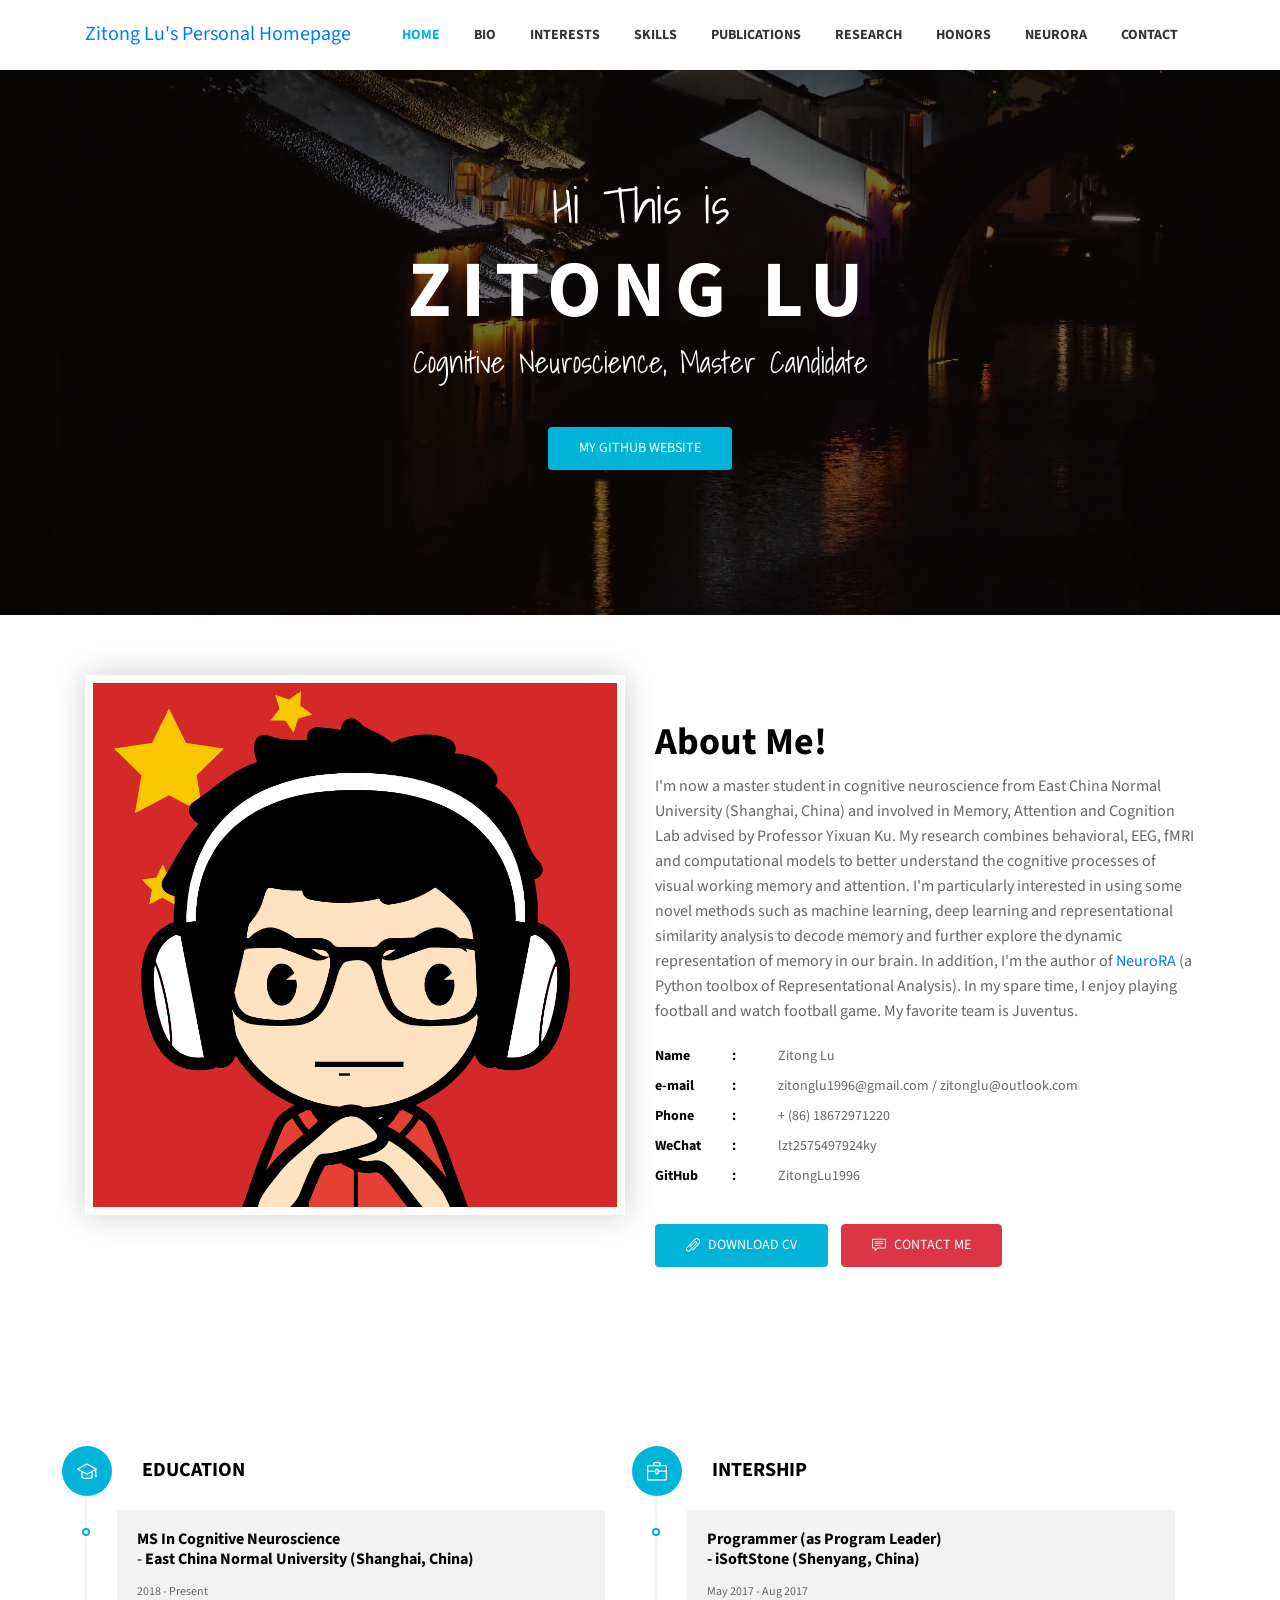
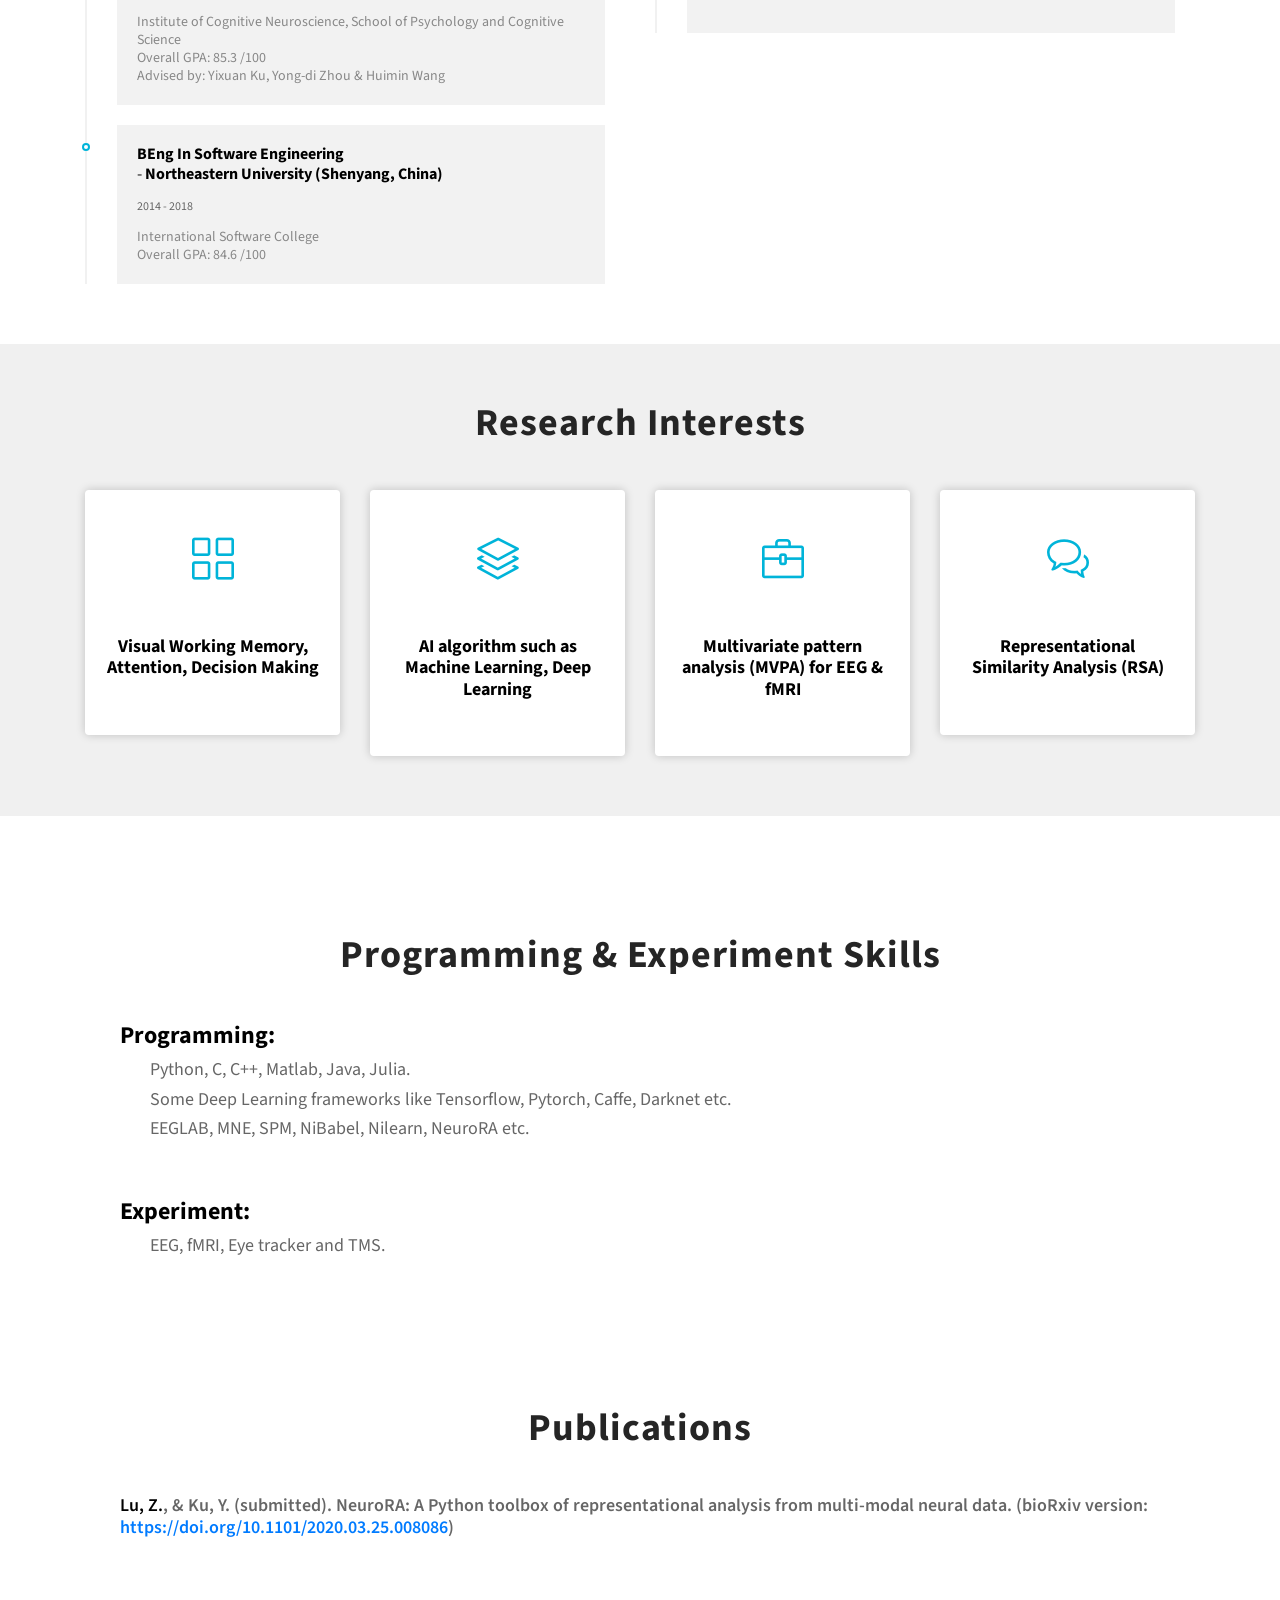
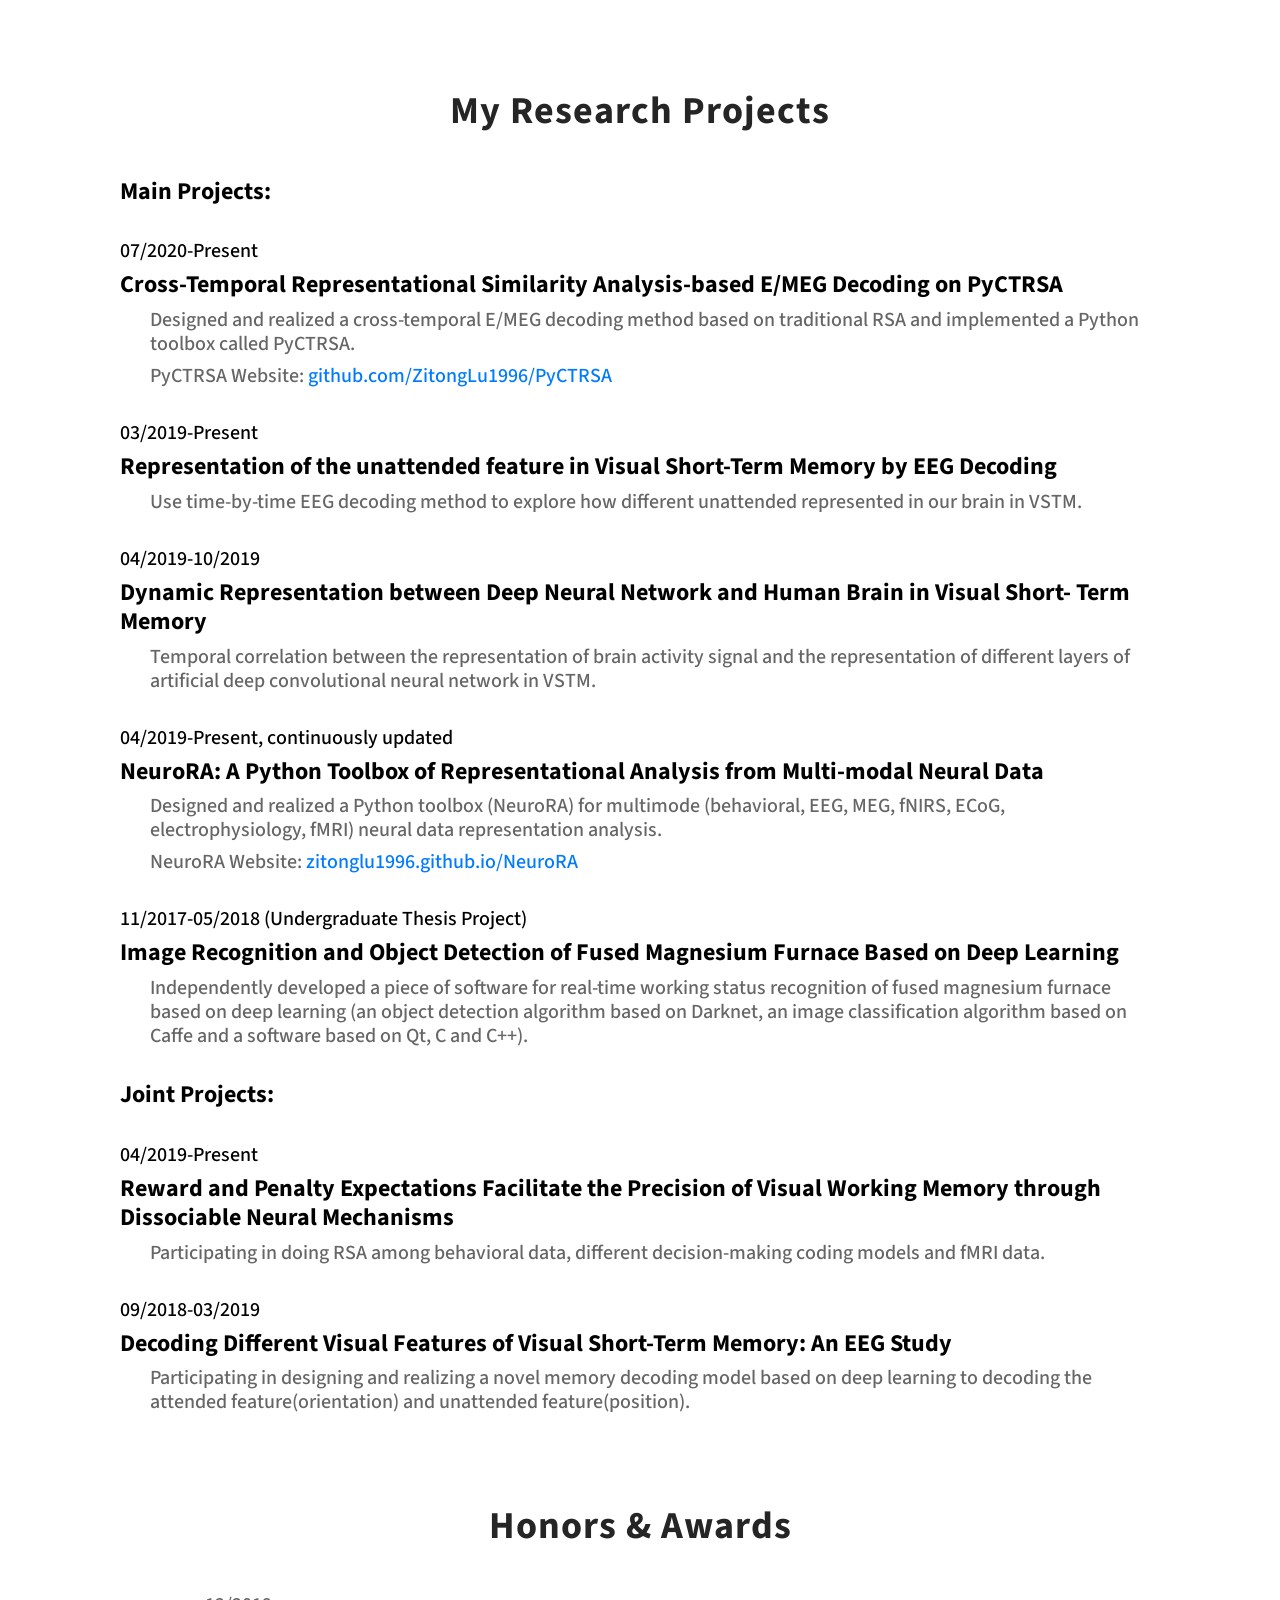
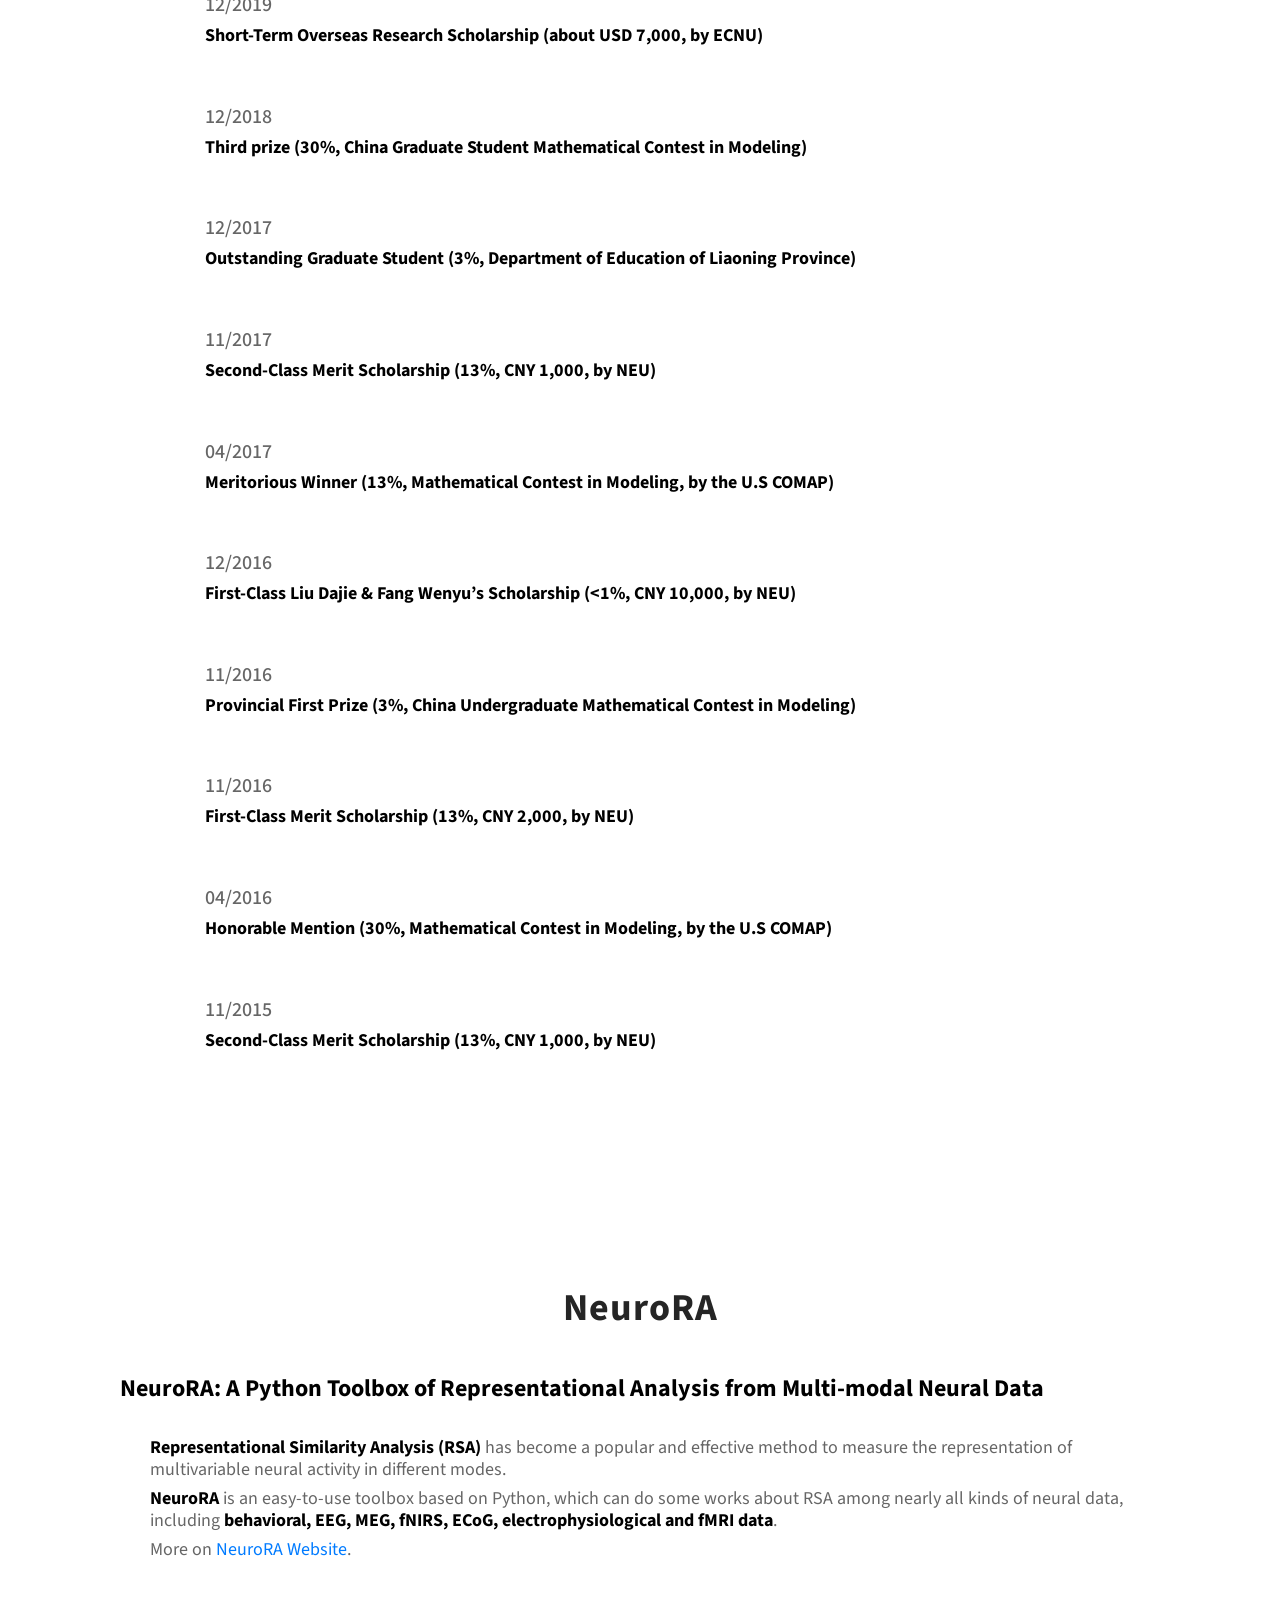
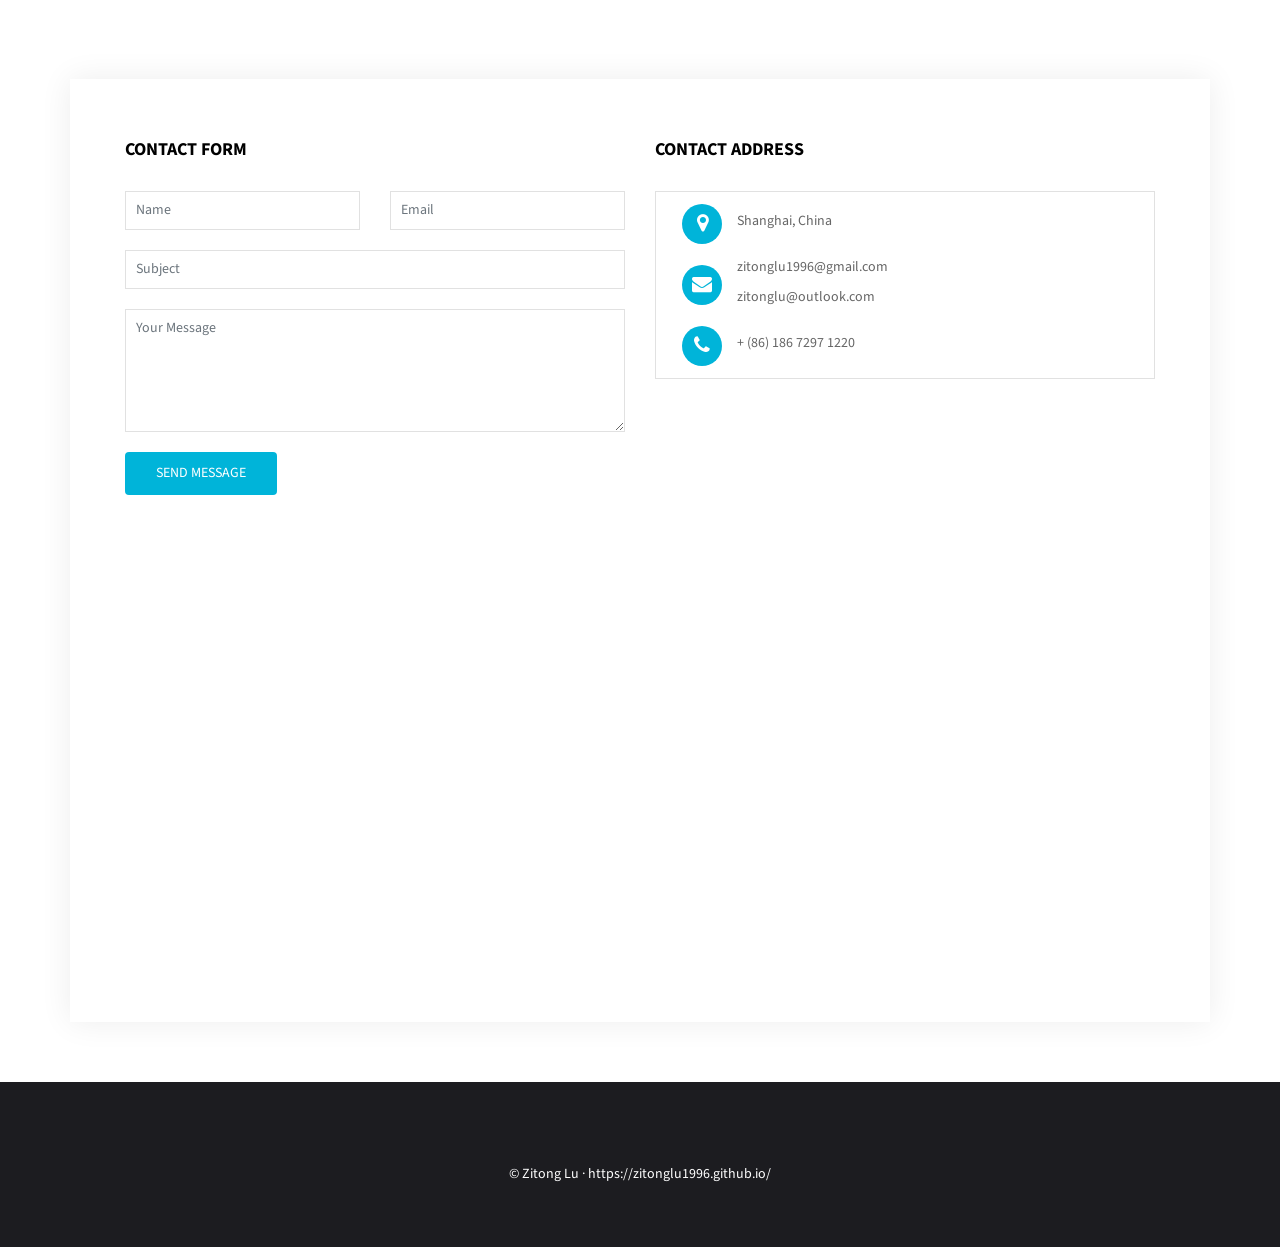
==== index.html @ cead467d "2020 Aug 03rd" ====
<!DOCTYPE html>
<html lang="en">
  <head>
    <!-- Required meta tags -->
    <meta charset="utf-8">
    <meta name="viewport" content="width=device-width, initial-scale=1, shrink-to-fit=no">

    <title>Zitong Lu - Personal HomePage</title>

    <!-- Bootstrap CSS -->
    <link rel="stylesheet" type="text/css" href="assets/css/bootstrap.min.css" >
    <!-- Fonts -->
    <link rel="stylesheet" type="text/css" href="assets/fonts/font-awesome.min.css">
    <!-- Icon -->
    <link rel="stylesheet" type="text/css" href="assets/fonts/simple-line-icons.css">
    <!-- Slicknav -->
    <link rel="stylesheet" type="text/css" href="assets/css/slicknav.css">
    <!-- Menu CSS -->
    <link rel="stylesheet" type="text/css" href="assets/css/menu_sideslide.css">
    <!-- Slider CSS -->
    <link rel="stylesheet" type="text/css" href="assets/css/slide-style.css">
    <!-- Nivo Lightbox -->
    <link rel="stylesheet" type="text/css" href="assets/css/nivo-lightbox.css" >
    <!-- Animate -->
    <link rel="stylesheet" type="text/css" href="assets/css/animate.css">
    <!-- Main Style -->
    <link rel="stylesheet" type="text/css" href="assets/css/main.css?1234">
    <!-- Responsive Style -->
    <link rel="stylesheet" type="text/css" href="assets/css/responsive.css">

  </head>

    <!-- Header Area wrapper Starts -->
    <header id="header-wrap">
      <!-- Navbar Start -->
      <nav class="navbar navbar-expand-lg fixed-top scrolling-navbar indigo">
        <div class="container">
          <!-- Brand and toggle get grouped for better mobile display -->
          <div class="navbar-header">
            <button class="navbar-toggler" type="button" data-toggle="collapse" data-target="#main-navbar" aria-controls="main-navbar" aria-expanded="false" aria-label="Toggle navigation">
              <span class="navbar-toggler-icon"></span>
              <span class="icon-menu"></span>
              <span class="icon-menu"></span>
              <span class="icon-menu"></span>
            </button>
            <a href="index.html" class="navbar-brand" style="font-weight=1000">Zitong Lu's Personal Homepage</a>
          </div>
          <div class="collapse navbar-collapse" id="main-navbar">
            <ul class="onepage-nev navbar-nav mr-auto w-100 justify-content-end clearfix">
              <li class="nav-item active">
                <a class="nav-link" href="#hero-area">
                  Home
                </a>
              </li>
              <li class="nav-item">
                <a class="nav-link" href="#bio">
                  Bio
                </a>
              </li>
              <li class="nav-item">
                <a class="nav-link" href="#interests">
                  Interests
                </a>
              </li>
              <li class="nav-item">
                <a class="nav-link" href="#skills">
                  Skills
                </a>
              </li>
              <li class="nav-item">
                <a class="nav-link" href="#publications">
                  Publications
                </a>
              </li>
              <li class="nav-item">
                <a class="nav-link" href="#research">
                  Research
                </a>
              </li>
              <li class="nav-item">
                <a class="nav-link" href="#honors">
                  Honors
                </a>
              </li>
              <li class="nav-item">
                <a class="nav-link" href="#neurora">
                  NeuroRA
                </a>
              </li>
              <li class="nav-item">
                <a class="nav-link" href="#contact">
                  Contact
                </a>
              </li>
            </ul>
          </div>
        </div>

        <!-- Mobile Menu Start -->
        <ul class="onepage-nev mobile-menu">
          <li>
            <a href="#home">Home</a>
          </li>
          <li>
            <a href="#bio">Bio</a>
          </li>
          <li>
            <a href="#interests">Interests</a>
          </li>
          <li>
            <a href="#skills">Skills</a>
          </li>
          <li>
            <a href="#publications">Publications</a>
          </li>
          <li>
            <a href="#research">Research</a>
          </li>
          <li>
            <a href="#honors">Honors</a>
          </li>
          <li>
            <a href="#neurora">NeuroRA</a>
          </li>
          <li>
            <a href="#contact">Contact</a>
          </li>
        </ul>
        <!-- Mobile Menu End -->
      </nav>
      <!-- Navbar End -->

      <!-- Hero Area Start -->
      <div id="hero-area" class="hero-area-bg">
        <div class="overlay"></div>
        <div class="container">
          <div class="row">
            <div class="col-md-12 col-sm-12 text-center">
              <div class="contents">
                <h5 class="script-font wow fadeInUp" data-wow-delay="0.2s">Hi This is</h5>
                <h2 class="head-title wow fadeInUp" data-wow-delay="0.4s">Zitong Lu</h2>
                <p class="script-font wow fadeInUp" data-wow-delay="0.6s">Cognitive Neuroscience, Master Candidate</p>
                <ul class="social-icon wow fadeInUp" data-wow-delay="0.8s">
                </ul>
                <div class="header-button wow fadeInUp" data-wow-delay="1s">
                  <a href="https://github.com/ZitongLu1996" class="btn btn-common">My GitHub Website</a>
                </div>
              </div>
            </div>
          </div>
        </div>
      </div>
      <!-- Hero Area End -->

    </header>
    <!-- Header Area wrapper End -->

    <!-- About Section Start -->
    <section id="about" class="section-padding">
      <div class="container">
        <div class="row">
          <div class="col-lg-6 col-md-6 col-sm-12 col-xs-12">
            <div class="img-thumb wow fadeInLeft" data-wow-delay="0.3s">
              <img class="img-fluid" src="assets/img/about/about-1.jpg?1234" alt="">
            </div>
          </div>
          <div class="col-lg-6 col-md-6 col-sm-12 col-xs-12">
            <div class="profile-wrapper wow fadeInRight" data-wow-delay="0.3s">
              <h3 style="color: black">About Me!</h3>
              <p style="font-size: medium">I'm now a master student in cognitive neuroscience from East China Normal University (Shanghai, China) and involved in Memory, Attention and Cognition Lab advised by Professor Yixuan Ku. My research combines behavioral, EEG, fMRI and computational models to better understand the cognitive processes of visual working memory and attention. I'm particularly interested in using some novel methods such as machine learning, deep learning and representational similarity analysis to decode memory and further explore the dynamic representation of memory in our brain. In addition, I'm the author of <a href="https://zitonglu1996.github.io/NeuroRA/">NeuroRA</a> (a Python toolbox of Representational Analysis). In my spare time, I enjoy playing football and watch football game. My favorite team is Juventus.</p>
              <div class="about-profile">
                <ul class="admin-profile">
                  <li><span class="pro-title"> Name </span> <span class="pro-detail">Zitong Lu</span></li>
                  <li><span class="pro-title"> e-mail </span> <span class="pro-detail">zitonglu1996@gmail.com / zitonglu@outlook.com</span></li>
                  <li><span class="pro-title"> Phone </span> <span class="pro-detail">+ (86) 18672971220</span></li>
                  <li><span class="pro-title"> WeChat </span> <span class="pro-detail">lzt2575497924ky</span></li>
                  <li><span class="pro-title"> GitHub </span> <span class="pro-detail">ZitongLu1996</span></li>
                </ul>
              </div>
              <a href="assets/CV/CV_ZitongLu.pdf" class="btn btn-common" download><i class="icon-paper-clip"></i> Download CV</a>
              <a href="mailto:zitonglu@outlook.com" class="btn btn-danger"><i class="icon-speech"></i> Contact Me</a>
            </div>
          </div>
        </div>
      </div>
    </section>
    <!-- About Section End -->

    <!-- Resume Section Start -->
    <div id="bio" class="section-padding">
      <div class="container">
        <div class="row">
          <div class="col-lg-6 col-md-6 col-sm-6">
            <div class="education wow fadeInRight" data-wow-delay="0.3s">
              <ul class="timeline">
                <li>
                  <i class="icon-graduation"></i>
                  <h2 class="timelin-title" style="color: black">Education</h2>
                </li>
                <li>
                  <div class="content-text">
                    <h3 class="line-title" style="color: black; line-height: 18px">MS In Cognitive Neuroscience</h3>
                    <h3 class="line-title">- <a href="https://www.ecnu.edu.cn" style="color: black">East China Normal University (Shanghai, China)</a></h3>
                    <span>2018 - Present</span>
                    <p class="line-text">Institute of Cognitive Neuroscience, School of Psychology and Cognitive Science</p>
                    <p class="line-text">Overall GPA: 85.3 /100</p>
                    <p class="line-text">Advised by: Yixuan Ku, Yong-di Zhou & Huimin Wang</a> </p>
                  </div>
                </li>
                <li>
                  <div class="content-text">
                    <h3 class="line-title" style="color: black; line-height: 18px;">BEng In Software Engineering</h3>
                    <h3 class="line-title">- <a href="http://www.neu.edu.cn" style="color: black">Northeastern University (Shenyang, China)</a></h3>
                    <span>2014 - 2018</span>
                    <p class="line-text">International Software College</p>
                    <p class="line-text">Overall GPA: 84.6 /100</p>
                  </div>
                </li>
              </ul>
            </div>
          </div>
          <div class="col-lg-6 col-md-6 col-sm-6">
            <div class="experience wow fadeInRight" data-wow-delay="0.6s">
              <ul class="timeline">
                <li>
                  <i class="icon-briefcase"></i>
                  <h2 class="timelin-title" style="color: black">Intership</h2>
                </li>
                <li>
                  <div class="content-text">
                    <h3 class="line-title" style="color: black; line-height: 18px">Programmer (as Program Leader)</h3>
                    <h3 class="line-title" style="color: black;">- iSoftStone (Shenyang, China)</h3>
                    <span>May 2017 - Aug 2017</span>
                  </div>
                </li>
              </ul>
            </div>
          </div>
        </div>
      </div>
    </div>
    <!-- Resume Section End -->

    <!-- Interests Section Start -->
    <section id="interests" class="services section-padding">
      <h2 class="section-title wow flipInX" data-wow-delay="0.4s">Research Interests</h2>
      <div class="container">
        <div class="row">
          <!-- Services item -->
          <div class="col-md-6 col-lg-3 col-xs-12">
            <div class="services-item wow fadeInDown" data-wow-delay="0.3s">
              <div class="icon">
                <i class="icon-grid"></i>
              </div>
              <div class="services-content">
                  <br />
                  <br />
                <h5 style="font-weight: 700; font-size: large; color: black">Visual Working Memory, Attention, Decision Making</h5>
                <p> </p>
              </div>
            </div>
          </div>
          <!-- Services item -->
          <div class="col-md-6 col-lg-3 col-xs-12">
            <div class="services-item wow fadeInDown" data-wow-delay="0.6s">
              <div class="icon">
                <i class="icon-layers"></i>
              </div>
              <div class="services-content">
                  <br />
                  <br />
                <h5 style="font-weight: 700; font-size: large; color: black">AI algorithm such as Machine Learning, Deep Learning</h5>
                <p> </p>
              </div>
            </div>
          </div>
          <!-- Services item -->
          <div class="col-md-6 col-lg-3 col-xs-12">
            <div class="services-item wow fadeInDown" data-wow-delay="0.9s">
              <div class="icon">
                <i class="icon-briefcase"></i>
              </div>
              <div class="services-content">
                  <br />
                  <br />
                <h5 style="font-weight: 700; font-size: large; color: black;">Multivariate pattern analysis (MVPA) for EEG & fMRI</h5>
                <p> </p>
              </div>
            </div>
          </div>
          <!-- Services item -->
          <div class="col-md-6 col-lg-3 col-xs-12">
            <div class="services-item wow fadeInDown" data-wow-delay="1.2s">
              <div class="icon">
                <i class="icon-bubbles"></i>
              </div>
              <div class="services-content">
                  <br />
                  <br />
                <h5 style="font-weight: 700; font-size: large; color: black;">Representational Similarity Analysis (RSA)</h5>
              </div>
            </div>
          </div>
        </div>
      </div>
    </section>
    <!-- Interests Section End -->

    <!-- Skills Section -->
    <p id="skills" class="section-padding">
      <!-- Container Starts -->
      <p class="container">
        <h2 class="section-title wow flipInX" data-wow-delay="0.4s">Programming & Experiment Skills</h2>
        <h5 style="padding-left: 120px; padding-right: 120px; font-size: x-large; font-weight: 700; color: black">Programming:</h5>
        <h2 style="padding-left: 150px; padding-right: 120px; font-size: large; font-weight: 400">Python, C, C++, Matlab, Java, Julia.</h2>
        <h2 style="padding-left: 150px; padding-right: 120px; font-size: large; font-weight: 400">Some Deep Learning frameworks like Tensorflow, Pytorch, Caffe, Darknet etc.</h2>
        <h2 style="padding-left: 150px; padding-right: 120px; font-size: large; font-weight: 400">EEGLAB, MNE, SPM, NiBabel, Nilearn, NeuroRA etc.</h2>
  <br />
  <br />
        <h5 style="padding-left: 120px; padding-right: 120px; font-size: x-large; font-weight: 700; color: black">Experiment:</h5>
        <h2 style="padding-left: 150px; padding-right: 120px; font-size: large; font-weight: 400">EEG, fMRI, Eye tracker and TMS.</h2>
  <br />
    </div>
      <!-- Container Ends -->
    </section>
    <!-- Skills Section Ends -->

   <!-- Publications Section -->
    <p id="publications" class="section-padding">
      <!-- Container Starts -->
      <p class="container">
        <h2 class="section-title wow flipInX" data-wow-delay="0.4s">Publications</h2>
        <h5 style="padding-left: 120px; padding-right: 120px; font-size: large; font-weight: 600;"><a style="color: black; font-weight: 600">Lu, Z.</a>, & Ku, Y. (submitted). NeuroRA: A Python toolbox of representational analysis from multi-modal neural data. (bioRxiv version: <a href="https://doi.org/10.1101/2020.03.25.008086">https://doi.org/10.1101/2020.03.25.008086</a>)</h5>
  <br />
    </div>
      <!-- Container Ends -->
    </section>
    <!-- Publications Section Ends -->

    <!-- Research Section -->
    <p id="research" class="section-padding">
      <!-- Container Starts -->
      <p class="container">
        <h2 class="section-title wow flipInX" data-wow-delay="0.4s">My Research Projects</h2>

        <h2 style="padding-left: 120px; padding-right: 120px; font-size: x-large; color: black">Main Projects:</h2>
        <br />

        <h5 style="padding-left: 120px; padding-right: 120px; color: black">07/2020-Present</h5>
        <h2 style="padding-left: 120px; padding-right: 120px; font-size: x-large; color: black">Cross-Temporal Representational Similarity Analysis-based E/MEG Decoding on PyCTRSA</h2>
        <h5 style="padding-left: 150px; padding-right: 120px">Designed and realized a cross-temporal E/MEG decoding method based on traditional RSA and implemented a Python toolbox called PyCTRSA.</h5>
        <h5 style="padding-left: 150px; padding-right: 120px">PyCTRSA Website: <a href="https://github.com/ZitongLu1996/PyCTRSA/">github.com/ZitongLu1996/PyCTRSA</a></h5></p>
  <br />

        <h5 style="padding-left: 120px; padding-right: 120px; color: black">03/2019-Present</h5>
        <h2 style="padding-left: 120px; padding-right: 120px; font-size: x-large; color: black">Representation of the unattended feature in Visual Short-Term Memory by EEG Decoding</h2>
        <h5 style="padding-left: 150px; padding-right: 120px">Use time-by-time EEG decoding method to explore how different unattended represented in our brain in VSTM.</h5></p>
  <br />

        <h5 style="padding-left: 120px; padding-right: 120px; color: black">04/2019-10/2019</h5>
        <h2 style="padding-left: 120px; padding-right: 120px; font-size: x-large; color: black">Dynamic Representation between Deep Neural Network and Human Brain in Visual Short- Term Memory</h2>
        <h5 style="padding-left: 150px; padding-right: 120px">Temporal correlation between the representation of brain activity signal and the representation of different layers of artificial deep convolutional neural network in VSTM.</h5>
  <br />

        <h5 style="padding-left: 120px; padding-right: 120px; color: black">04/2019-Present, continuously updated</h5>
        <h2 style="padding-left: 120px; padding-right: 120px; font-size: x-large; color: black">NeuroRA: A Python Toolbox of Representational Analysis from Multi-modal Neural Data</h2>
        <h5 style="padding-left: 150px; padding-right: 120px">Designed and realized a Python toolbox (NeuroRA) for multimode (behavioral, EEG, MEG, fNIRS, ECoG, electrophysiology, fMRI) neural data representation analysis.</h5>
        <h5 style="padding-left: 150px; padding-right: 120px">NeuroRA Website: <a href="https://zitonglu1996.github.io/NeuroRA/">zitonglu1996.github.io/NeuroRA</a></h5></p>
  <br />

        <h5 style="padding-left: 120px; padding-right: 120px; color: black">11/2017-05/2018 (Undergraduate Thesis Project)</h5>
        <h2 style="padding-left: 120px; padding-right: 120px; font-size: x-large; color: black">Image Recognition and Object Detection of Fused Magnesium Furnace Based on Deep Learning</h2>
        <h5 style="padding-left: 150px; padding-right: 120px">Independently developed a piece of software for real-time working status recognition of fused magnesium furnace based on deep learning (an object detection algorithm based on Darknet, an image classification algorithm based on Caffe and a software based on Qt, C and C++).</h5></p>
  <br />

        <h2 style="padding-left: 120px; padding-right: 120px; font-size: x-large; color: black">Joint Projects:</h2>
        <br />

        <h5 style="padding-left: 120px; padding-right: 120px; color: black">04/2019-Present</h5>
        <h2 style="padding-left: 120px; padding-right: 120px; font-size: x-large; color: black">Reward and Penalty Expectations Facilitate the Precision of Visual Working Memory through Dissociable Neural Mechanisms</h2>
        <h5 style="padding-left: 150px; padding-right: 120px">Participating in doing RSA among behavioral data, different decision-making coding models and fMRI data.</h5></p>
  <br />

        <h5 style="padding-left: 120px; padding-right: 120px; color: black">09/2018-03/2019</h5>
        <h2 style="padding-left: 120px; padding-right: 120px; font-size: x-large; color: black">Decoding Different Visual Features of Visual Short-Term Memory: An EEG Study</h2>
        <h5 style="padding-left: 150px; padding-right: 120px">Participating in designing and realizing a novel memory decoding model based on deep learning to decoding the attended feature(orientation) and unattended feature(position).</h5></p>
  <br />

      </div>
      <!-- Container Ends -->
    </section>
    <!-- Research Section Ends -->

    <!-- Honors Section -->
    <section id="honors" class="section-padding">
      <!-- Container Starts -->
      <div class="container">
        <h2 class="section-title wow flipInX" data-wow-delay="0.4s">Honors & Awards</h2>
        <h5 style="padding-left: 120px; padding-right: 120px">12/2019</h5>
        <h2 style="padding-left: 120px; padding-right: 120px; font-size: large; color: black">Short-Term Overseas Research Scholarship (about USD 7,000, by ECNU)</h2>
  <br />
  <br />
        <h5 style="padding-left: 120px; padding-right: 120px">12/2018</h5>
        <h2 style="padding-left: 120px; padding-right: 120px; font-size: large; color: black">Third prize (30%, China Graduate Student Mathematical Contest in Modeling)</h2>
  <br />
  <br />
        <h5 style="padding-left: 120px; padding-right: 120px">12/2017</h5>
        <h2 style="padding-left: 120px; padding-right: 120px; font-size: large; color: black">Outstanding Graduate Student (3%, Department of Education of Liaoning Province)</h2>
  <br />
  <br />
        <h5 style="padding-left: 120px; padding-right: 120px">11/2017</h5>
        <h2 style="padding-left: 120px; padding-right: 120px; font-size: large; color: black">Second-Class Merit Scholarship (13%, CNY 1,000, by NEU)</h2>
  <br />
  <br />
        <h5 style="padding-left: 120px; padding-right: 120px">04/2017</h5>
        <h2 style="padding-left: 120px; padding-right: 120px; font-size: large; color: black">Meritorious Winner (13%, Mathematical Contest in Modeling, by the U.S COMAP)</h2>
  <br />
  <br />
        <h5 style="padding-left: 120px; padding-right: 120px">12/2016</h5>
        <h2 style="padding-left: 120px; padding-right: 120px; font-size: large; color: black">First-Class Liu Dajie & Fang Wenyu’s Scholarship (<1%, CNY 10,000, by NEU)</h2>
  <br />
  <br />
        <h5 style="padding-left: 120px; padding-right: 120px">11/2016</h5>
        <h2 style="padding-left: 120px; padding-right: 120px; font-size: large; color: black">Provincial First Prize (3%, China Undergraduate Mathematical Contest in Modeling)</h2>
  <br />
  <br />
        <h5 style="padding-left: 120px; padding-right: 120px">11/2016</h5>
        <h2 style="padding-left: 120px; padding-right: 120px; font-size: large; color: black">First-Class Merit Scholarship (13%, CNY 2,000, by NEU)</h2>
  <br />
  <br />
        <h5 style="padding-left: 120px; padding-right: 120px">04/2016</h5>
        <h2 style="padding-left: 120px; padding-right: 120px; font-size: large; color: black">Honorable Mention (30%, Mathematical Contest in Modeling, by the U.S COMAP)</h2>
  <br />
  <br />
        <h5 style="padding-left: 120px; padding-right: 120px">11/2015</h5>
        <h2 style="padding-left: 120px; padding-right: 120px; font-size: large; color: black">Second-Class Merit Scholarship (13%, CNY 1,000, by NEU)</h2>
  <br />
  <br />
      </div>
      <!-- Container Ends -->
    </section>
    <!-- Honors Section Ends -->

    <!-- NeuroRA Section -->
    <p id="neurora" class="section-padding">
      <!-- Container Starts -->
      <p class="container">
        <h2 class="section-title wow flipInX" data-wow-delay="0.4s">NeuroRA</h2>
        <h5 style="padding-left: 120px; padding-right: 120px; font-size: x-large; font-weight: 700; color: black">NeuroRA: A Python Toolbox of Representational Analysis from Multi-modal Neural Data</h5>
  <br />
  <h2 style="padding-left: 150px; padding-right: 120px; font-size: large; font-weight: 400"><a style="color: black; font-weight: 700">Representational Similarity Analysis (RSA)</a> has become a popular and effective method to measure the representation of multivariable neural activity in different modes.</h2>
  <h2 style="padding-left: 150px; padding-right: 120px; font-size: large; font-weight: 400"><a style="color: black; font-weight: 700">NeuroRA</a> is an easy-to-use toolbox based on Python, which can do some works about RSA among nearly all kinds of neural data, including <a style="color: black; font-weight: 700">behavioral, EEG, MEG, fNIRS, ECoG, electrophysiological and fMRI data</a>.</h2>
  <h2 style="padding-left: 150px; padding-right: 120px; font-size: large; font-weight: 400">More on <a href="https://zitonglu1996.github.io/NeuroRA/">NeuroRA Website</a>.</h2>
  <br />
  <br />
    </div>
      <!-- Container Ends -->
    </section>
    <!-- NeuroR Section Ends -->

    <!-- Contact Section Start -->
    <section id="contact" class="section-padding">
      <div class="contact-form">
        <div class="container">
          <div class="row contact-form-area wow fadeInUp" data-wow-delay="0.4s">
            <div class="col-md-6 col-lg-6 col-sm-12">
              <div class="contact-block">
                <h2 style="color: black">Contact Form</h2>
                <form id="contactForm">
                  <div class="row">
                    <div class="col-md-6">
                      <div class="form-group">
                        <input type="text" class="form-control" id="name" name="name" placeholder="Name" required data-error="Please enter your name">
                        <div class="help-block with-errors"></div>
                      </div>
                    </div>
                    <div class="col-md-6">
                      <div class="form-group">
                        <input type="text" placeholder="Email" id="email" class="form-control" name="email" required data-error="Please enter your email">
                        <div class="help-block with-errors"></div>
                      </div>
                    </div>
                     <div class="col-md-12">
                      <div class="form-group">
                        <input type="text" placeholder="Subject" id="msg_subject" class="form-control" required data-error="Please enter your subject">
                        <div class="help-block with-errors"></div>
                      </div>
                    </div>
                    <div class="col-md-12">
                      <div class="form-group">
                        <textarea class="form-control" id="message" placeholder="Your Message" rows="5" data-error="Write your message" required></textarea>
                        <div class="help-block with-errors"></div>
                      </div>
                      <div class="submit-button">
                        <button class="btn btn-common" id="submit" type="submit">Send Message</button>
                        <div id="msgSubmit" class="h3 text-center hidden"></div>
                        <div class="clearfix"></div>
                      </div>
                    </div>
                  </div>
                </form>
              </div>
            </div>
            <div class="col-md-6 col-lg-6 col-sm-12">
              <div class="footer-right-area wow fadeIn">
                <h2 style="color: black">Contact Address</h2>
                <div class="footer-right-contact">
                  <div class="single-contact">
                    <div class="contact-icon">
                      <i class="fa fa-map-marker"></i>
                    </div>
                    <p>Shanghai, China</p>
                  </div>
                  <div class="single-contact">
                    <div class="contact-icon">
                      <i class="fa fa-envelope"></i>
                    </div>
                    <p><a href="mailto:zitonglu1996@gmail.com">zitonglu1996@gmail.com</a></p>
                    <p><a href="mailto:zitonglu@outlook.com">zitonglu@outlook.com</a></p>
                  </div>
                  <div class="single-contact">
                    <div class="contact-icon">
                      <i class="fa fa-phone"></i>
                    </div>
                    <p><a href="#">+ (86) 186 7297 1220</a></p>
                  </div>
                </div>
              </div>
            </div>
            <div class="col-md-12">
            <iframe style="border:0; height: 450px; width: 100%;" src="//www.google.cn/maps/embed?pb=!1m18!1m12!1m3!1d3411.7018018389444!2d121.40388331495927!3d31.22898998146701!2m3!1f0!2f0!3f0!3m2!1i1024!2i768!4f13.1!3m3!1m2!1s0x35b2657de43e7f1f%3A0x3868d439b7f704d2!2z5Y2O5Lic5biI6IyD5aSn5a2m6K6k55-l56We57uP56eR5a2m56CU56m25omA!5e0!3m2!1szh-CN!2scn!4v1557046776860!5m2!1szh-CN!2scn"></iframe></iframe>
            </div>
          </div>
        </div>
      </div>
    </section>
    <!-- Contact Section End -->

    <!-- Footer Section Start -->
    <footer class="footer-area section-padding">
      <div class="container">
        <div class="row">
          <div class="col-md-12">
            <div class="footer-text text-center wow fadeInDown" data-wow-delay="0.3s">
              <p> © Zitong Lu · https://zitonglu1996.github.io/</p>
            </div>
          </div>
        </div>
      </div>
    </footer>
    <!-- Footer Section End -->

    <!-- Go to Top Link -->
    <a href="#" class="back-to-top">
      <i class="icon-arrow-up"></i>
    </a>

    <!-- jQuery first, then Popper.js, then Bootstrap JS -->
    <script src="assets/js/jquery-min.js"></script>
    <script src="assets/js/popper.min.js"></script>
    <script src="assets/js/bootstrap.min.js"></script>
    <script src="assets/js/jquery.mixitup.js"></script>
    <script src="assets/js/jquery.counterup.min.js"></script>
    <script src="assets/js/waypoints.min.js"></script>
    <script src="assets/js/wow.js"></script>
    <script src="assets/js/jquery.nav.js"></script>
    <script src="assets/js/jquery.easing.min.js"></script>
    <script src="assets/js/nivo-lightbox.js"></script>
    <script src="assets/js/jquery.slicknav.js"></script>
    <script src="assets/js/main.js"></script>
    <script src="assets/js/form-validator.min.js"></script>
    <script src="assets/js/contact-form-script.min.js"></script>
    <script src="assets/js/map.js"></script>

  </body>
</html>
---- assets/fonts/simple-line-icons.css ----
@font-face {
	font-family: 'Simple-Line-Icons';
	src:url('../fonts/line-icons/Simple-Line-Icons.eot');
	src:url('../fonts/line-icons/Simple-Line-Icons.eot?#iefix') format('embedded-opentype'),
		url('../fonts/line-icons/Simple-Line-Icons.woff') format('woff'),
		url('../fonts/line-icons/Simple-Line-Icons.ttf') format('truetype'),
		url('../fonts/line-icons/Simple-Line-Icons.svg#Simple-Line-Icons') format('svg');
		font-weight: normal;
		font-style: normal;
}
/*
 Use the following CSS code if you want to have a class per icon.
 Instead of a list of all class selectors, you can use the generic [class*="icon-"] selector, but it's slower:
*/
.icon-user,
.icon-people,
.icon-user-female,
.icon-user-follow,
.icon-user-following,
.icon-user-unfollow,
.icon-login,
.icon-logout,
.icon-emotsmile,
.icon-phone,
.icon-call-end,
.icon-call-in,
.icon-call-out,
.icon-map,
.icon-location-pin,
.icon-direction,
.icon-directions,
.icon-compass,
.icon-layers,
.icon-menu,
.icon-list,
.icon-options-vertical,
.icon-options,
.icon-arrow-down,
.icon-arrow-left,
.icon-arrow-right,
.icon-arrow-up,
.icon-arrow-up-circle,
.icon-arrow-left-circle,
.icon-arrow-right-circle,
.icon-arrow-down-circle,
.icon-check,
.icon-clock,
.icon-plus,
.icon-minus,
.icon-close,
.icon-event,
.icon-exclamation,
.icon-organization,
.icon-trophy,
.icon-screen-smartphone,
.icon-screen-desktop,
.icon-plane,
.icon-notebook,
.icon-mustache,
.icon-mouse,
.icon-magnet,
.icon-energy,
.icon-disc,
.icon-cursor,
.icon-cursor-move,
.icon-crop,
.icon-chemistry,
.icon-speedometer,
.icon-shield,
.icon-screen-tablet,
.icon-magic-wand,
.icon-hourglass,
.icon-graduation,
.icon-ghost,
.icon-game-controller,
.icon-fire,
.icon-eyeglass,
.icon-envelope-open,
.icon-envelope-letter,
.icon-bell,
.icon-badge,
.icon-anchor,
.icon-wallet,
.icon-vector,
.icon-speech,
.icon-puzzle,
.icon-printer,
.icon-present,
.icon-playlist,
.icon-pin,
.icon-picture,
.icon-handbag,
.icon-globe-alt,
.icon-globe,
.icon-folder-alt,
.icon-folder,
.icon-film,
.icon-feed,
.icon-drop,
.icon-drawer,
.icon-docs,
.icon-doc,
.icon-diamond,
.icon-cup,
.icon-calculator,
.icon-bubbles,
.icon-briefcase,
.icon-book-open,
.icon-basket-loaded,
.icon-basket,
.icon-bag,
.icon-action-undo,
.icon-action-redo,
.icon-wrench,
.icon-umbrella,
.icon-trash,
.icon-tag,
.icon-support,
.icon-frame,
.icon-size-fullscreen,
.icon-size-actual,
.icon-shuffle,
.icon-share-alt,
.icon-share,
.icon-rocket,
.icon-question,
.icon-pie-chart,
.icon-pencil,
.icon-note,
.icon-loop,
.icon-home,
.icon-grid,
.icon-graph,
.icon-microphone,
.icon-music-tone-alt,
.icon-music-tone,
.icon-earphones-alt,
.icon-earphones,
.icon-equalizer,
.icon-like,
.icon-dislike,
.icon-control-start,
.icon-control-rewind,
.icon-control-play,
.icon-control-pause,
.icon-control-forward,
.icon-control-end,
.icon-volume-1,
.icon-volume-2,
.icon-volume-off,
.icon-calendar,
.icon-bulb,
.icon-chart,
.icon-ban,
.icon-bubble,
.icon-camrecorder,
.icon-camera,
.icon-cloud-download,
.icon-cloud-upload,
.icon-envelope,
.icon-eye,
.icon-flag,
.icon-heart,
.icon-info,
.icon-key,
.icon-link,
.icon-lock,
.icon-lock-open,
.icon-magnifier,
.icon-magnifier-add,
.icon-magnifier-remove,
.icon-paper-clip,
.icon-paper-plane,
.icon-power,
.icon-refresh,
.icon-reload,
.icon-settings,
.icon-star,
.icon-symbol-female,
.icon-symbol-male,
.icon-target,
.icon-credit-card,
.icon-paypal,
.icon-social-tumblr,
.icon-social-twitter,
.icon-social-facebook,
.icon-social-instagram,
.icon-social-linkedin,
.icon-social-pinterest,
.icon-social-github,
.icon-social-google,
.icon-social-reddit,
.icon-social-skype,
.icon-social-dribbble,
.icon-social-behance,
.icon-social-foursqare,
.icon-social-soundcloud,
.icon-social-spotify,
.icon-social-stumbleupon,
.icon-social-youtube,
.icon-social-dropbox,
.icon-social-vkontakte,
.icon-social-steam {
  font-family: 'simple-line-icons';
  speak: none;
  font-style: normal;
  font-weight: normal;
  font-variant: normal;
  text-transform: none;
  line-height: 1;
  /* Better Font Rendering =========== */
  -webkit-font-smoothing: antialiased;
  -moz-osx-font-smoothing: grayscale;
}
.icon-user:before {
  content: "\e005";
}
.icon-people:before {
  content: "\e001";
}
.icon-user-female:before {
  content: "\e000";
}
.icon-user-follow:before {
  content: "\e002";
}
.icon-user-following:before {
  content: "\e003";
}
.icon-user-unfollow:before {
  content: "\e004";
}
.icon-login:before {
  content: "\e066";
}
.icon-logout:before {
  content: "\e065";
}
.icon-emotsmile:before {
  content: "\e021";
}
.icon-phone:before {
  content: "\e600";
}
.icon-call-end:before {
  content: "\e048";
}
.icon-call-in:before {
  content: "\e047";
}
.icon-call-out:before {
  content: "\e046";
}
.icon-map:before {
  content: "\e033";
}
.icon-location-pin:before {
  content: "\e096";
}
.icon-direction:before {
  content: "\e042";
}
.icon-directions:before {
  content: "\e041";
}
.icon-compass:before {
  content: "\e045";
}
.icon-layers:before {
  content: "\e034";
}
.icon-menu:before {
  content: "\e601";
}
.icon-list:before {
  content: "\e067";
}
.icon-options-vertical:before {
  content: "\e602";
}
.icon-options:before {
  content: "\e603";
}
.icon-arrow-down:before {
  content: "\e604";
}
.icon-arrow-left:before {
  content: "\e605";
}
.icon-arrow-right:before {
  content: "\e606";
}
.icon-arrow-up:before {
  content: "\e607";
}
.icon-arrow-up-circle:before {
  content: "\e078";
}
.icon-arrow-left-circle:before {
  content: "\e07a";
}
.icon-arrow-right-circle:before {
  content: "\e079";
}
.icon-arrow-down-circle:before {
  content: "\e07b";
}
.icon-check:before {
  content: "\e080";
}
.icon-clock:before {
  content: "\e081";
}
.icon-plus:before {
  content: "\e095";
}
.icon-minus:before {
  content: "\e615";
}
.icon-close:before {
  content: "\e082";
}
.icon-event:before {
  content: "\e619";
}
.icon-exclamation:before {
  content: "\e617";
}
.icon-organization:before {
  content: "\e616";
}
.icon-trophy:before {
  content: "\e006";
}
.icon-screen-smartphone:before {
  content: "\e010";
}
.icon-screen-desktop:before {
  content: "\e011";
}
.icon-plane:before {
  content: "\e012";
}
.icon-notebook:before {
  content: "\e013";
}
.icon-mustache:before {
  content: "\e014";
}
.icon-mouse:before {
  content: "\e015";
}
.icon-magnet:before {
  content: "\e016";
}
.icon-energy:before {
  content: "\e020";
}
.icon-disc:before {
  content: "\e022";
}
.icon-cursor:before {
  content: "\e06e";
}
.icon-cursor-move:before {
  content: "\e023";
}
.icon-crop:before {
  content: "\e024";
}
.icon-chemistry:before {
  content: "\e026";
}
.icon-speedometer:before {
  content: "\e007";
}
.icon-shield:before {
  content: "\e00e";
}
.icon-screen-tablet:before {
  content: "\e00f";
}
.icon-magic-wand:before {
  content: "\e017";
}
.icon-hourglass:before {
  content: "\e018";
}
.icon-graduation:before {
  content: "\e019";
}
.icon-ghost:before {
  content: "\e01a";
}
.icon-game-controller:before {
  content: "\e01b";
}
.icon-fire:before {
  content: "\e01c";
}
.icon-eyeglass:before {
  content: "\e01d";
}
.icon-envelope-open:before {
  content: "\e01e";
}
.icon-envelope-letter:before {
  content: "\e01f";
}
.icon-bell:before {
  content: "\e027";
}
.icon-badge:before {
  content: "\e028";
}
.icon-anchor:before {
  content: "\e029";
}
.icon-wallet:before {
  content: "\e02a";
}
.icon-vector:before {
  content: "\e02b";
}
.icon-speech:before {
  content: "\e02c";
}
.icon-puzzle:before {
  content: "\e02d";
}
.icon-printer:before {
  content: "\e02e";
}
.icon-present:before {
  content: "\e02f";
}
.icon-playlist:before {
  content: "\e030";
}
.icon-pin:before {
  content: "\e031";
}
.icon-picture:before {
  content: "\e032";
}
.icon-handbag:before {
  content: "\e035";
}
.icon-globe-alt:before {
  content: "\e036";
}
.icon-globe:before {
  content: "\e037";
}
.icon-folder-alt:before {
  content: "\e039";
}
.icon-folder:before {
  content: "\e089";
}
.icon-film:before {
  content: "\e03a";
}
.icon-feed:before {
  content: "\e03b";
}
.icon-drop:before {
  content: "\e03e";
}
.icon-drawer:before {
  content: "\e03f";
}
.icon-docs:before {
  content: "\e040";
}
.icon-doc:before {
  content: "\e085";
}
.icon-diamond:before {
  content: "\e043";
}
.icon-cup:before {
  content: "\e044";
}
.icon-calculator:before {
  content: "\e049";
}
.icon-bubbles:before {
  content: "\e04a";
}
.icon-briefcase:before {
  content: "\e04b";
}
.icon-book-open:before {
  content: "\e04c";
}
.icon-basket-loaded:before {
  content: "\e04d";
}
.icon-basket:before {
  content: "\e04e";
}
.icon-bag:before {
  content: "\e04f";
}
.icon-action-undo:before {
  content: "\e050";
}
.icon-action-redo:before {
  content: "\e051";
}
.icon-wrench:before {
  content: "\e052";
}
.icon-umbrella:before {
  content: "\e053";
}
.icon-trash:before {
  content: "\e054";
}
.icon-tag:before {
  content: "\e055";
}
.icon-support:before {
  content: "\e056";
}
.icon-frame:before {
  content: "\e038";
}
.icon-size-fullscreen:before {
  content: "\e057";
}
.icon-size-actual:before {
  content: "\e058";
}
.icon-shuffle:before {
  content: "\e059";
}
.icon-share-alt:before {
  content: "\e05a";
}
.icon-share:before {
  content: "\e05b";
}
.icon-rocket:before {
  content: "\e05c";
}
.icon-question:before {
  content: "\e05d";
}
.icon-pie-chart:before {
  content: "\e05e";
}
.icon-pencil:before {
  content: "\e05f";
}
.icon-note:before {
  content: "\e060";
}
.icon-loop:before {
  content: "\e064";
}
.icon-home:before {
  content: "\e069";
}
.icon-grid:before {
  content: "\e06a";
}
.icon-graph:before {
  content: "\e06b";
}
.icon-microphone:before {
  content: "\e063";
}
.icon-music-tone-alt:before {
  content: "\e061";
}
.icon-music-tone:before {
  content: "\e062";
}
.icon-earphones-alt:before {
  content: "\e03c";
}
.icon-earphones:before {
  content: "\e03d";
}
.icon-equalizer:before {
  content: "\e06c";
}
.icon-like:before {
  content: "\e068";
}
.icon-dislike:before {
  content: "\e06d";
}
.icon-control-start:before {
  content: "\e06f";
}
.icon-control-rewind:before {
  content: "\e070";
}
.icon-control-play:before {
  content: "\e071";
}
.icon-control-pause:before {
  content: "\e072";
}
.icon-control-forward:before {
  content: "\e073";
}
.icon-control-end:before {
  content: "\e074";
}
.icon-volume-1:before {
  content: "\e09f";
}
.icon-volume-2:before {
  content: "\e0a0";
}
.icon-volume-off:before {
  content: "\e0a1";
}
.icon-calendar:before {
  content: "\e075";
}
.icon-bulb:before {
  content: "\e076";
}
.icon-chart:before {
  content: "\e077";
}
.icon-ban:before {
  content: "\e07c";
}
.icon-bubble:before {
  content: "\e07d";
}
.icon-camrecorder:before {
  content: "\e07e";
}
.icon-camera:before {
  content: "\e07f";
}
.icon-cloud-download:before {
  content: "\e083";
}
.icon-cloud-upload:before {
  content: "\e084";
}
.icon-envelope:before {
  content: "\e086";
}
.icon-eye:before {
  content: "\e087";
}
.icon-flag:before {
  content: "\e088";
}
.icon-heart:before {
  content: "\e08a";
}
.icon-info:before {
  content: "\e08b";
}
.icon-key:before {
  content: "\e08c";
}
.icon-link:before {
  content: "\e08d";
}
.icon-lock:before {
  content: "\e08e";
}
.icon-lock-open:before {
  content: "\e08f";
}
.icon-magnifier:before {
  content: "\e090";
}
.icon-magnifier-add:before {
  content: "\e091";
}
.icon-magnifier-remove:before {
  content: "\e092";
}
.icon-paper-clip:before {
  content: "\e093";
}
.icon-paper-plane:before {
  content: "\e094";
}
.icon-power:before {
  content: "\e097";
}
.icon-refresh:before {
  content: "\e098";
}
.icon-reload:before {
  content: "\e099";
}
.icon-settings:before {
  content: "\e09a";
}
.icon-star:before {
  content: "\e09b";
}
.icon-symbol-female:before {
  content: "\e09c";
}
.icon-symbol-male:before {
  content: "\e09d";
}
.icon-target:before {
  content: "\e09e";
}
.icon-credit-card:before {
  content: "\e025";
}
.icon-paypal:before {
  content: "\e608";
}
.icon-social-tumblr:before {
  content: "\e00a";
}
.icon-social-twitter:before {
  content: "\e009";
}
.icon-social-facebook:before {
  content: "\e00b";
}
.icon-social-instagram:before {
  content: "\e609";
}
.icon-social-linkedin:before {
  content: "\e60a";
}
.icon-social-pinterest:before {
  content: "\e60b";
}
.icon-social-github:before {
  content: "\e60c";
}
.icon-social-google:before {
  content: "\e60d";
}
.icon-social-reddit:before {
  content: "\e60e";
}
.icon-social-skype:before {
  content: "\e60f";
}
.icon-social-dribbble:before {
  content: "\e00d";
}
.icon-social-behance:before {
  content: "\e610";
}
.icon-social-foursqare:before {
  content: "\e611";
}
.icon-social-soundcloud:before {
  content: "\e612";
}
.icon-social-spotify:before {
  content: "\e613";
}
.icon-social-stumbleupon:before {
  content: "\e614";
}
.icon-social-youtube:before {
  content: "\e008";
}
.icon-social-dropbox:before {
  content: "\e00c";
}
.icon-social-vkontakte:before {
  content: "\e618";
}
.icon-social-steam:before {
  content: "\e620";
}
---- assets/css/main.css ----
@import url("https://fonts.googleapis.com/css?family=Shadows+Into+Light|Source+Sans+Pro:400,700");
html {
  overflow-x: hidden;
}

body {
  background: #fff;
  font-size: 14px;
  font-weight: 400;
  font-family: "Source Sans Pro", sans-serif;
  -webkit-box-sizing: border-box;
  -moz-box-sizing: border-box;
  box-sizing: border-box;
  -webkit-font-smoothing: subpixel-antialiased;
  color: #666;
  line-height: 25px;
  -webkit-backface-visibility: hidden;
  backface-visibility: hidden;
  overflow-x: hidden;
}

h1, h2, h3, h4 {
  font-size: 38px;
  font-weight: 700;
  font-family: "Source Sans Pro", sans-serif;
}

.script-font {
  font-family: 'Shadows Into Light', cursive;
}

a {
  -webkit-transition: all 0.2s linear;
  -moz-transition: all 0.2s linear;
  -o-transition: all 0.2s linear;
  transition: all 0.2s linear;
}

a:hover {
  text-decoration: none;
}

a a:focus {
  outline: none;
}

p {
  font-weight: 400;
  font-family: "Source Sans Pro", sans-serif;
  margin: 0px;
  font-size: 14px;
}

ul, ol {
  list-style: outside none none;
  margin: 0;
  padding: 0;
}

ul li, ol li {
  list-style: none;
}

.hero-heading {
  font-size: 48px;
  font-weight: 700;
  color: #fff;
  text-transform: capitalize;
  line-height: 70px;
  letter-spacing: 0.1rem;
}

.hero-sub-heading {
  font-size: 20px;
  font-weight: 400;
  color: #e6e6e6;
  line-height: 45px;
  letter-spacing: 0.1rem;
}

.section-titile-bg {
  display: inline;
  font-size: 115px;
  font-weight: 700;
  height: 100%;
  left: -173px;
  opacity: 0.1;
  position: absolute;
  top: -14px;
  width: 100%;
  text-align: center;
}

.section-title-header p {
  text: center;
  font-weight: 400;
  line-height: 26px;
  padding-bottom: 36px;
}

.section-title {
  color: #252525;
  font-size: 38px;
  text-align: center;
  letter-spacing: 1px;
  line-height: 1;
  margin-bottom: 48px;
  padding: 0 10px;
  position: relative;
}

.btn {
  font-size: 14px;
  padding: 10px 30px;
  border-radius: 0px;
  cursor: pointer;
  font-weight: 400;
  color: #fff;
  border-radius: 4px;
  text-transform: uppercase;
  -webkit-transition: all 0.2s linear;
  -moz-transition: all 0.2s linear;
  -o-transition: all 0.2s linear;
  transition: all 0.2s linear;
  display: inline-block;
}

.btn:focus,
.btn:active {
  box-shadow: none;
  outline: none;
  color: #fff;
}

.btn-common {
  background-color: #00b4d9;
  position: relative;
  z-index: 1;
}

.btn-common:hover {
  color: #fff;
  background-color: #21cff3;
  box-shadow: 0 6px 22px rgba(0, 0, 0, 0.1);
  transition: all .2s ease-in-out;
  -moz-transition: all .2s ease-in-out;
  -webkit-transition: all .2s ease-in-out;
}

.btn-danger:hover {
  background-color: #f55262;
  border-color: #f55262;
  box-shadow: 0 6px 22px rgba(0, 0, 0, 0.1);
  transition: all .2s ease-in-out;
  -moz-transition: all .2s ease-in-out;
  -webkit-transition: all .2s ease-in-out;
}

.btn-border {
  color: #fff;
  background-color: transparent;
  border: 1px solid #fff;
}

.btn-border:hover {
  border: 1px solid #fff;
  color: #fff;
  background-color: rgba(255, 255, 255, 0.2);
}

.btn-lg {
  padding: 14px 33px;
  text-transform: uppercase;
  font-size: 16px;
}

.btn-rm {
  padding: 7px 10px;
  text-transform: capitalize;
}

button:focus {
  outline: none !important;
}

.icon-close, .icon-check {
  color: #00b4d9;
}

.social-icon li {
  display: inline-block;
}

.social-icon li a {
  color: #000;
  background: #fff;
  width: 35px;
  height: 35px;
  line-height: 38px;
  display: block;
  text-align: center;
  border-radius: 100%;
  font-size: 16px;
  margin: 15px 6px 12px 6px;
  transition: all 0.3s ease-in-out 0s;
  -moz-transition: all 0.3s ease-in-out 0s;
  -webkit-transition: all 0.3s ease-in-out 0s;
  -o-transition: all 0.3s ease-in-out 0s;
}

.social-icon li a:hover {
  color: #fff;
}

.social-icon li .facebook:hover {
  background: #3b5999;
}

.social-icon li .twitter:hover {
  background: #4A9CEC;
}

.social-icon li .instagram:hover {
  background: #D6274D;
}

.social-icon li .linkedin:hover {
  background: #1260A2;
}

.social-icon li .google:hover {
  background: #CE332A;
}

/* ScrollToTop */
a.back-to-top {
  display: none;
  position: fixed;
  bottom: 18px;
  right: 15px;
  text-decoration: none;
}

a.back-to-top i {
  display: block;
  font-size: 22px;
  width: 40px;
  height: 40px;
  line-height: 40px;
  color: #fff;
  background: #00b4d9;
  border-radius: 2px;
  text-align: center;
  transition: all 0.2s ease-in-out;
  -moz-transition: all 0.2s ease-in-out;
  -webkit-transition: all 0.2s ease-in-out;
  -o-transition: all 0.2s ease-in-out;
  box-shadow: 0 0 4px rgba(0, 0, 0, 0.14), 0 4px 8px rgba(0, 0, 0, 0.28);
}

a.back-to-top:hover, a.back-to-top:focus {
  text-decoration: none;
}

#loader {
  position: fixed;
  background: #fff;
  top: 0;
  left: 0;
  width: 100%;
  height: 100%;
  z-index: 9999999999;
}

.square-spin {
  position: absolute;
  top: 50%;
  left: 50%;
  margin-left: -40px;
  margin-top: -40px;
}

.square-spin img {
  max-width: 64px;
}

.section-padding {
  padding: 60px 0;
}

#about .img-thumb img {
  border: 8px solid #fff;
  box-shadow: 0px 0px 30px rgba(0, 0, 0, 0.2);
}

.profile-wrapper {
  padding: 45px 0;
}

.profile-wrapper .btn {
  margin: 10px 10px 0px 0px;
}

.profile-wrapper .btn i {
  vertical-align: middle;
  margin-right: 5px;
}

.about-profile {
  position: relative;
  margin: 20px 0 20px 0;
}

.about-profile .pro-title {
  font-weight: 700;
  color: #040404;
  position: relative;
  width: 120px;
  display: inline-block;
  margin-bottom: 5px;
}

.about-profile .pro-title:after {
  position: absolute;
  content: ':';
  color: #040404;
  font-size: 14px;
  left: 77px;
}

.about-profile .admin-sign {
  position: absolute;
  right: 45px;
  bottom: 10px;
}

.counter-section {
  background: url(../img/background/bg-1.jpg);
  overflow: hidden;
  position: relative;
}

.counter-section:before {
  content: '';
  position: absolute;
  top: 0;
  bottom: 0;
  width: 100%;
  height: 100%;
  background: rgba(0, 0, 0, 0.5);
}

.counter-section .counter {
  padding: 30px 0;
}

.counter-section .counter .icon {
  margin-bottom: 30px;
}

.counter-section .counter .icon i {
  font-size: 48px;
  color: #00b4d9;
}

.counter-section .counter p {
  font-size: 18px;
  text-transform: uppercase;
  color: #fff;
  font-weight: 400;
  letter-spacing: 1px;
  margin: 30px 0;
}

.counter-section .counter .counterUp {
  color: #fff;
  font-size: 42px;
  margin-top: 15px;
  font-weight: 700;
}

/* Resume */
.timeline {
  position: relative;
}

.timeline .timelin-title {
  font-size: 20px;
  text-transform: uppercase;
  margin-left: 25px;
}

.timeline li {
  padding: 0 20px 20px 30px;
  list-style: none;
  border-left: 2px solid #f1f1f1;
}

.timeline li .content-text {
  background: #f2f2f2;
  padding: 20px;
}

.timeline li .line-title {
  font-size: 16px;
  line-height: 6px;
}

.timeline li span {
  font-size: 12px;
  padding: 9px 0;
  display: block;
}

.timeline li .line-text {
  color: #888;
  line-height: 18px;
}

.timeline li:first-child:before {
  border: 0;
  background: none;
  position: relative;
}

.timeline li:last-child {
  padding: 0 20px 0px 30px;
}

.timeline li:before {
  content: "";
  border: solid 2px;
  width: 8px;
  height: 8px;
  border-radius: 50px;
  -moz-border-radius: 50px;
  -webkit-border-radius: 50px;
  font-size: 8px;
  margin-left: -35px;
  font-weight: 400;
  background: #fff;
  display: block;
  position: absolute;
  margin-top: 18px;
  border-color: #00b4d9 !important;
}

.timeline li:first-child i {
  font-size: 20px;
  float: left;
  margin-left: -30px;
  line-height: 50px;
  border-radius: 30px;
  margin: -12px -55px;
  background: #00b4d9;
  color: #fff;
  width: 50px;
  height: 50px;
  text-align: center;
}

.navbar-brand {
  position: relative;
  padding: 0px;
}

.top-nav-collapse {
  background: #fff;
  z-index: 999999;
  top: 0px !important;
  min-height: 58px;
  box-shadow: 0px 3px 6px 3px rgba(0, 0, 0, 0.06);
  -webkit-animation-duration: 1s;
  animation-duration: 1s;
  -webkit-animation-fill-mode: both;
  animation-fill-mode: both;
  -webkit-animation-name: fadeInDown;
  animation-name: fadeInDown;
  background: #fff !important;
}

.top-nav-collapse .navbar-brand {
  top: 0px;
}

.top-nav-collapse .navbar-brand img {
  width: 65%;
}

.top-nav-collapse .navbar-nav .nav-link {
  color: #333 !important;
  margin-top: 0px !important;
  margin-bottom: 0px !important;
}

.top-nav-collapse .navbar-nav .nav-link:hover {
  cursor: pointer;
  color: #00b4d9 !important;
}

.top-nav-collapse .navbar-nav li.active a.nav-link {
  color: #00b4d9 !important;
}

.indigo {
  background: #fff;
}

.menu-bg {
  background: transparent;
}

.navbar-expand-lg .navbar-nav .nav-link i {
  font-size: 28px;
  color: #00b4d9;
  vertical-align: middle;
  -webkit-transition: all 0.3s ease-in-out;
  -moz-transition: all 0.3s ease-in-out;
  transition: all 0.3s ease-in-out;
}

.navbar-expand-lg .navbar-nav .nav-link i:hover {
  color: #21cff3;
}

.navbar-expand-lg .navbar-nav .nav-link {
  color: #333;
  font-weight: 700;
  padding: 0 17px;
  margin-top: 15px;
  margin-bottom: 15px;
  line-height: 40px;
  text-transform: uppercase;
  cursor: pointer;
  background: transparent;
  -webkit-transition: all 0.3s ease-in-out;
  -moz-transition: all 0.3s ease-in-out;
  transition: all 0.3s ease-in-out;
}

.navbar-expand-lg .navbar-nav li a:hover,
.navbar-expand-lg .navbar-nav li .active > a,
.navbar-expand-lg .navbar-nav li a:focus {
  color: #00b4d9;
  outline: none;
}

.navbar {
  padding: 0;
}

.navbar li.active a.nav-link {
  color: #00b4d9;
}

.dropdown-toggle::after {
  display: none;
}

.dropdown-menu {
  margin: 0;
  padding: 0;
  display: none;
  position: absolute;
  z-index: 99;
  min-width: 210px;
  background-color: #fff;
  white-space: nowrap;
  border-radius: 4px;
  -webkit-box-shadow: 0 6px 12px rgba(0, 0, 0, 0.175);
  box-shadow: 0 6px 12px rgba(0, 0, 0, 0.175);
  animation: fadeIn 0.4s;
  -webkit-animation: fadeIn 0.4s;
  -moz-animation: fadeIn 0.4s;
  -o-animation: fadeIn 0.4s;
  -ms-animation: fadeIn 0.4s;
}

.dropdown-menu:before {
  content: "";
  display: inline-block;
  position: absolute;
  bottom: 100%;
  left: 20%;
  margin-left: -5px;
  border-right: 10px solid transparent;
  border-left: 10px solid transparent;
  border-bottom: 10px solid #fff;
}

.dropdown:hover .dropdown-menu {
  display: block;
  position: absolute;
  text-align: left;
  top: 100%;
  border: none;
  animation: fadeIn 0.4s;
  -webkit-animation: fadeIn 0.4s;
  -moz-animation: fadeIn 0.4s;
  -o-animation: fadeIn 0.4s;
  -ms-animation: fadeIn 0.4s;
}

.dropdown .dropdown-menu .dropdown-item {
  width: 100%;
  padding: 12px 20px;
  font-size: 14px;
  color: #333;
  border-bottom: 1px solid #f1f1f1;
  text-decoration: none;
  display: inline-block;
  float: left;
  clear: both;
  position: relative;
  outline: 0;
  transition: all 0.3s ease-in-out;
  -webkit-transition: all 0.3s ease-in-out;
  -moz-transition: all 0.3s ease-in-out;
  -o-transition: all 0.3s ease-in-out;
  -ms-transition: all 0.3s ease-in-out;
}

.dropdown .dropdown-menu .dropdown-item:last-child {
  border-bottom: none;
  border-bottom-left-radius: 4px;
  border-bottom-right-radius: 4px;
}

.dropdown .dropdown-menu .dropdown-item:first-child {
  border-top-left-radius: 4px;
  border-top-right-radius: 4px;
}

.dropdown .dropdown-item:focus,
.dropdown .dropdown-item:hover,
.dropdown .dropdown-item.active {
  color: #00b4d9;
}

.dropdown-item.active, .dropdown-item:active {
  background: transparent;
}

.fadeInUpMenu {
  -webkit-animation-name: fadeInUpMenu;
  animation-name: fadeInUpMenu;
}

.slicknav_btn {
  border-color: #00b4d9;
}

.slicknav_menu .slicknav_icon-bar {
  background: #00b4d9;
}

/* only small tablets */
@media (min-width: 768px) and (max-width: 991px) {
  #nav-main li a.nav-link {
    padding-top: 18px;
  }
}

.navbar-toggler {
  display: none;
}

.mobile-menu {
  display: none;
}

.slicknav_menu {
  display: none;
}

@media screen and (max-width: 768px) {
  .navbar-header {
    width: 100%;
  }
  .navbar-brand {
    position: absolute;
    padding: 0px 15px;
    top: 0;
  }
  .navbar-brand img {
    width: 75%;
  }
  #mobile-menu {
    display: none;
  }
  .slicknav_menu {
    display: block;
  }
  .slicknav_nav .active a {
    background: #E91E63;
    color: #fff;
  }
  .slicknav_nav a:hover,
  .slicknav_nav a:focus,
  .slicknav_nav .active {
    color: #00b4d9;
    outline: none;
    background: #f8f9fa;
  }
}

/* ==========================================================================
3. Hero Area
========================================================================== */
.hero-area-bg {
  background: url(../img/hero.jpg) no-repeat;
  background-size: cover;
}

#hero-area {
  color: #fff;
  overflow: hidden;
  position: relative;
}

#hero-area .overlay {
  position: absolute;
  width: 100%;
  height: 100%;
  top: 0px;
  left: 0px;
  background: #0c0808;
  opacity: 0.6;
}

#hero-area .contents {
  padding: 175px 0px 120px;
}

#hero-area .contents h5 {
  font-size: 50px;
}

#hero-area .contents .head-title {
  color: #fff;
  font-size: 80px;
  letter-spacing: 10px;
  text-transform: uppercase;
  font-weight: 700;
}

#hero-area .contents p {
  font-size: 30px;
  color: #fff;
  font-weight: 400;
  line-height: 30px;
  margin-bottom: 25px;
}

#hero-area .contents .btn {
  margin: 25px 0px;
  text-transform: uppercase;
}

#hero-area .banner_bottom_btn {
  margin-top: 40px;
}

#hero-area .banner_bottom_btn i {
  color: #fff;
  font-size: 48px;
  -webkit-transition: all 0.2s linear;
  -moz-transition: all 0.2s linear;
  -o-transition: all 0.2s linear;
  transition: all 0.2s linear;
}

#hero-area .banner_bottom_btn i:hover {
  color: #ddd;
}

/* ==========================================================================
  Portfolio Section
   ========================================================================== */
#portfolios {
  background: #f2f2f2;
}

#portfolios .mix {
  padding: 10px;
}

#portfolios .portfolio-item .shot-item {
  margin: 0px;
}

#portfolio .mix {
  display: none;
}

.controls {
  text-align: center;
  padding: 0px 0px 20px;
}

.controls .active {
  color: #00b4d9 !important;
  border-color: #00b4d9;
  background: transparent;
}

.controls .btn {
  text-transform: uppercase;
  margin: 2px;
  color: #fff;
}

.controls:hover {
  cursor: pointer;
}

.portfolio-img {
  overflow: hidden;
  display: block;
  position: relative;
}

.portfolio-img img {
  width: 100%;
}

.shot-item {
  margin-right: 15px;
  border-radius: 4px;
  background: #fff;
  position: relative;
}

.shot-item img {
  width: 100%;
}

.shot-item .overlay {
  position: absolute;
  width: 100%;
  height: 100%;
  left: 0;
  top: 0;
  background: rgba(0, 180, 217, 0.6);
  opacity: 0;
  -webkit-transition: all 0.5s ease-in-out;
  transition: all 0.5s ease-in-out;
}

.shot-item:hover .overlay {
  opacity: 1;
}

.overlay {
  opacity: 0;
}

.overlay .icons i {
  height: 42px;
  width: 42px;
  line-height: 42px;
  color: #00b4d9;
  left: 50%;
  margin-left: -24px;
  margin-top: -24px;
  top: 50%;
  position: absolute;
  z-index: 2;
  cursor: pointer;
  text-align: center;
  font-size: 20px;
  -webkit-transition: all 0.5s ease-in-out;
  -moz-transition: all 0.5s ease-in-out;
  transition: all 0.5s ease-in-out;
  background: #fff;
  border-radius: 4px;
}

.overlay .preview {
  position: absolute;
  left: 45%;
  top: 50%;
  color: #fff;
}

.overlay .link {
  position: absolute;
  left: 60%;
  margin-left: 10px;
  top: 50%;
  color: #fff;
}

.shot-item:hover .overlay {
  opacity: 1;
}

a:not([href]):not([tabindex]) {
  color: #fff;
}

a:not([href]):not([tabindex]):focus, a:not([href]):not([tabindex]):hover {
  color: #fff;
}

/* Services Item */
.services {
  background: #F0F0F0;
}

.services-item {
  background: #fff;
  border-radius: 4px;
  padding: 48px 20px;
  box-shadow: 0px 0px 10px rgba(0, 0, 0, 0.2);
  text-align: center;
  transition: all 0.3s ease-in-out 0s;
  -moz-transition: all 0.3s ease-in-out 0s;
  -webkit-transition: all 0.3s ease-in-out 0s;
  -o-transition: all 0.3s ease-in-out 0s;
}

.services-item .icon i {
  font-size: 42px;
  margin-bottom: 15px;
  text-align: center;
  width: 48px;
  display: block;
  margin: 0 auto;
  height: 48px;
  color: #00b4d9;
}

.services-item .services-content h3 {
  margin-top: 10px;
  margin-bottom: 10px;
}

.services-item .services-content h3 a {
  font-size: 18px;
  text-transform: uppercase;
  color: #666;
}

.services-item .services-content h3 a:hover {
  color: #00b4d9;
}

.services-item .services-content p {
  line-height: 22px;
}

.services-item:hover {
  box-shadow: 0px 0px 30px rgba(0, 0, 0, 0.2);
}

.form-control {
  width: 100%;
  margin-bottom: 20px;
  font-size: 14px;
  border-radius: 0;
  -webkit-transition: all 0.3s;
  -moz-transition: all 0.3s;
  transition: all 0.3s;
  padding: 8px 10px;
  border: 1px solid #e1e1e1;
}

.form-control:focus {
  box-shadow: none;
  outline: none;
}

.btn.disabled, .btn:disabled {
  opacity: 1;
}

.contact-form-area {
  background: #fff;
  box-shadow: 0 0 30px #ededed;
  padding: 60px 40px;
}

.contact-form-area h2 {
  font-size: 18px;
  text-transform: uppercase;
}

.footer-right-contact {
  padding: 4px;
  border: 1px solid #e1e1e1;
  margin-top: 30px;
}

.footer-right-contact .single-contact {
  margin: 10px 22px;
  padding: 3px 55px;
  position: relative;
  color: #666;
}

.footer-right-contact .single-contact p {
  margin-bottom: 5px;
}

.footer-right-contact .single-contact p a {
  color: #666;
}

.footer-right-contact .contact-icon {
  background: #00b4d9;
  color: #fff;
  border-radius: 50%;
  font-size: 20px;
  height: 40px;
  left: 0;
  padding-top: 8px;
  position: absolute;
  text-align: center;
  top: 50%;
  -webkit-transform: translateY(-50%);
  transform: translateY(-50%);
  width: 40px;
}

#contact {
  position: relative;
  overflow: hidden;
}

#contact #contactForm {
  margin-top: 30px;
}

.text-danger {
  font-size: 14px;
  margin-top: 10px;
}

.list-unstyled li {
  color: #d9534f;
}

#conatiner-map {
  margin-top: 30px;
  text-align: center;
  background-color: #fff;
  height: 370px;
  -webkit-transition: all 0.3s;
  -moz-transition: all 0.3s;
  transition: all 0.3s;
  z-index: 101;
  width: 100%;
}

/* Footer Area Start */
.footer-area {
  background: #1C1C20;
}

.footer-area .footer-text p {
  font-size: 14px;
  margin-top: 20px;
  color: #fff;
}

.footer-area .footer-text p a {
  color: #00b4d9;
}

.footer-area .footer-text .nav-inline .nav-link {
  padding: 11px 7px;
  color: #888;
}

.footer-area .footer-text .nav-inline .nav-link:hover {
  color: #00b4d9;
}

.footer-2 {
  background: #252525;
}

.footer-2 img {
  margin-top: -8px;
}

.footer-2 h3 {
  font-size: 20px;
  color: #fff;
  font-weight: 700;
  padding-bottom: 10px;
  letter-spacing: 0.5px;
}

.footer-2 p {
  font-size: 14px;
  color: #fff;
  line-height: 20px;
  margin: 0;
  padding-right: 50px;
}

.footer-2 ul li a {
  color: #fff;
  font-size: 13px;
  font-weight: 400;
}

.footer-2 ul li a:hover {
  color: #00b4d9;
}

#copyright {
  background: #333;
}

#copyright p {
  line-height: 42px;
  color: #fff;
  margin: 0;
}

#copyright p a {
  color: #fff;
}

#copyright p a:hover {
  color: #00b4d9;
}
---- assets/css/responsive.css ----
/* only small desktops */
@media (min-width: 992px) and (max-width: 1199px) {
  #hero-area .contents .head-title {
    font-size: 40px;
  }
  .services-item .services-content h3 a {
    font-size: 14px;
  }
}

/* tablets */
@media (max-width: 991px) {
  .section-title {
    font-size: 30px;
    margin-bottom: 30px;
  }
  .services-item .services-content h3 a {
    font-size: 14px;
  }
  .services-item {
    margin-bottom: 20px;
  }
}

/* only small tablets */
@media (min-width: 768px) and (max-width: 991px) {
  .section-title {
    font-size: 26px;
    margin-bottom: 30px;
  }
  .services-item .services-content h3 a {
    font-size: 16px;
  }
  .services-item {
    margin-bottom: 20px;
  }
  .counter-section .counter p {
    font-size: 14px;
  }
}

/* mobile or only mobile */
@media (max-width: 767px) {
  .section-title {
    font-size: 22px;
    margin-bottom: 30px;
  }
  .section-sub {
    font-size: 16px;
  }
  .navbar-brand img {
    margin: 5px 0;
  }
  #hero-area .contents {
    padding: 100px 0px 60px 0px;
  }
  #hero-area .contents .head-title {
    font-size: 22px;
  }
  #hero-area .contents h5 {
    font-size: 32px;
  }
  #hero-area .contents p {
    font-size: 20px;
  }
  .services-item {
    margin-bottom: 20px;
  }
  .timeline li .line-title {
    line-height: 26px;
  }
  .timeline li:first-child i {
    margin: -12px -40px;
  }
  .contact-form-area {
    padding: 40px 0px;
  }
  .footer-right-area {
    margin-top: 20px;
  }
}
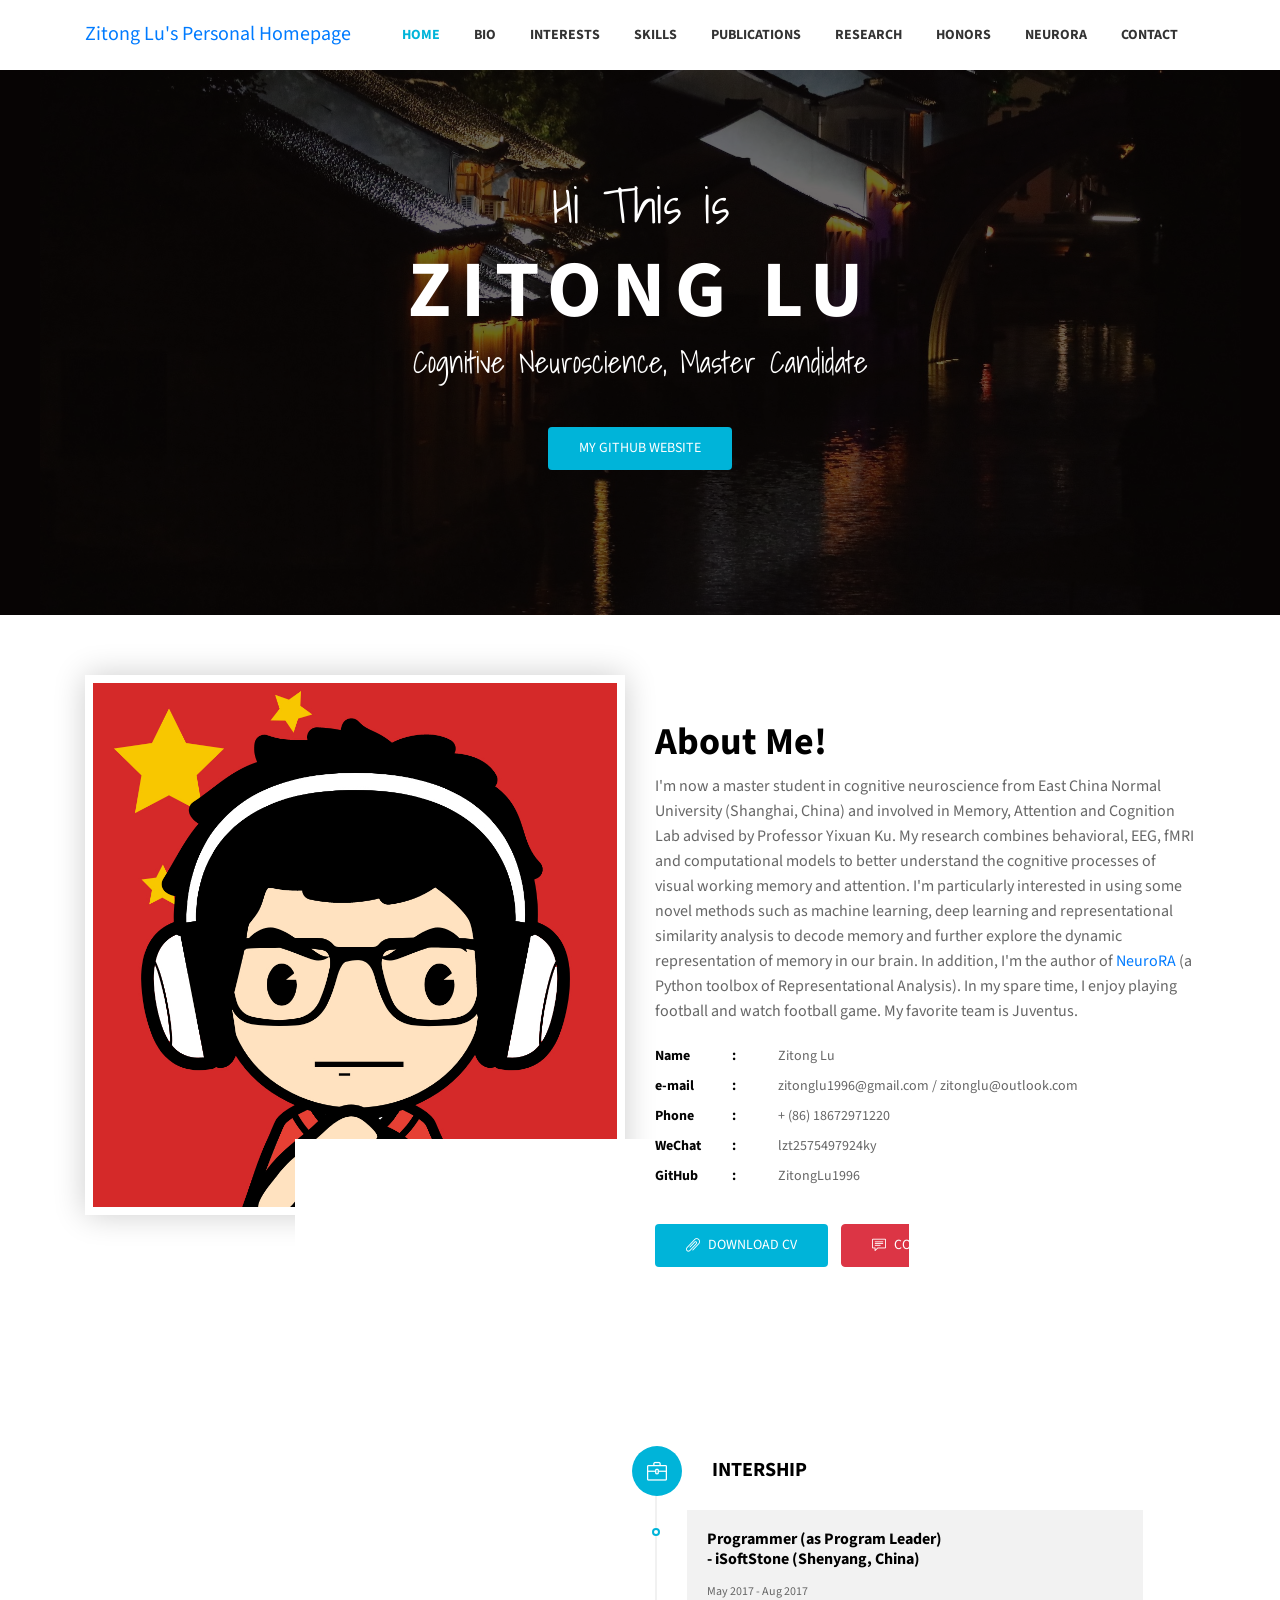
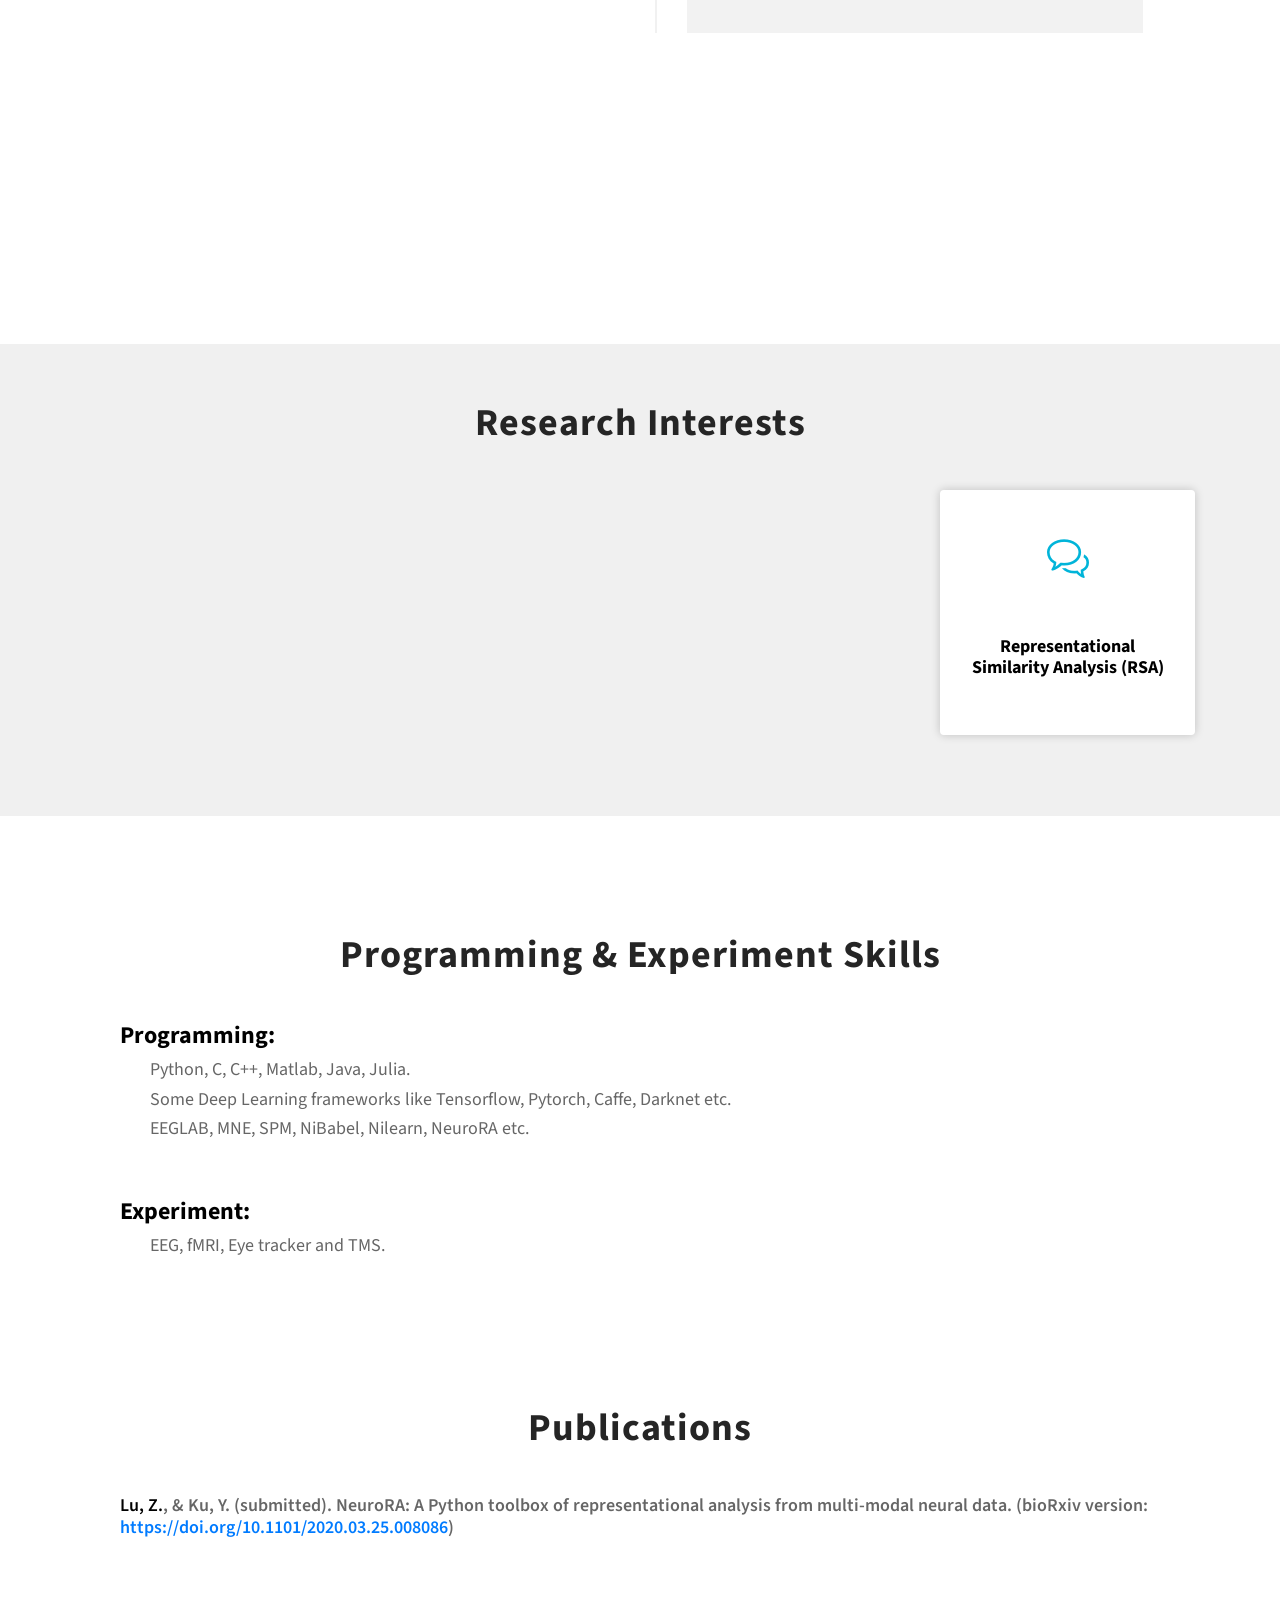
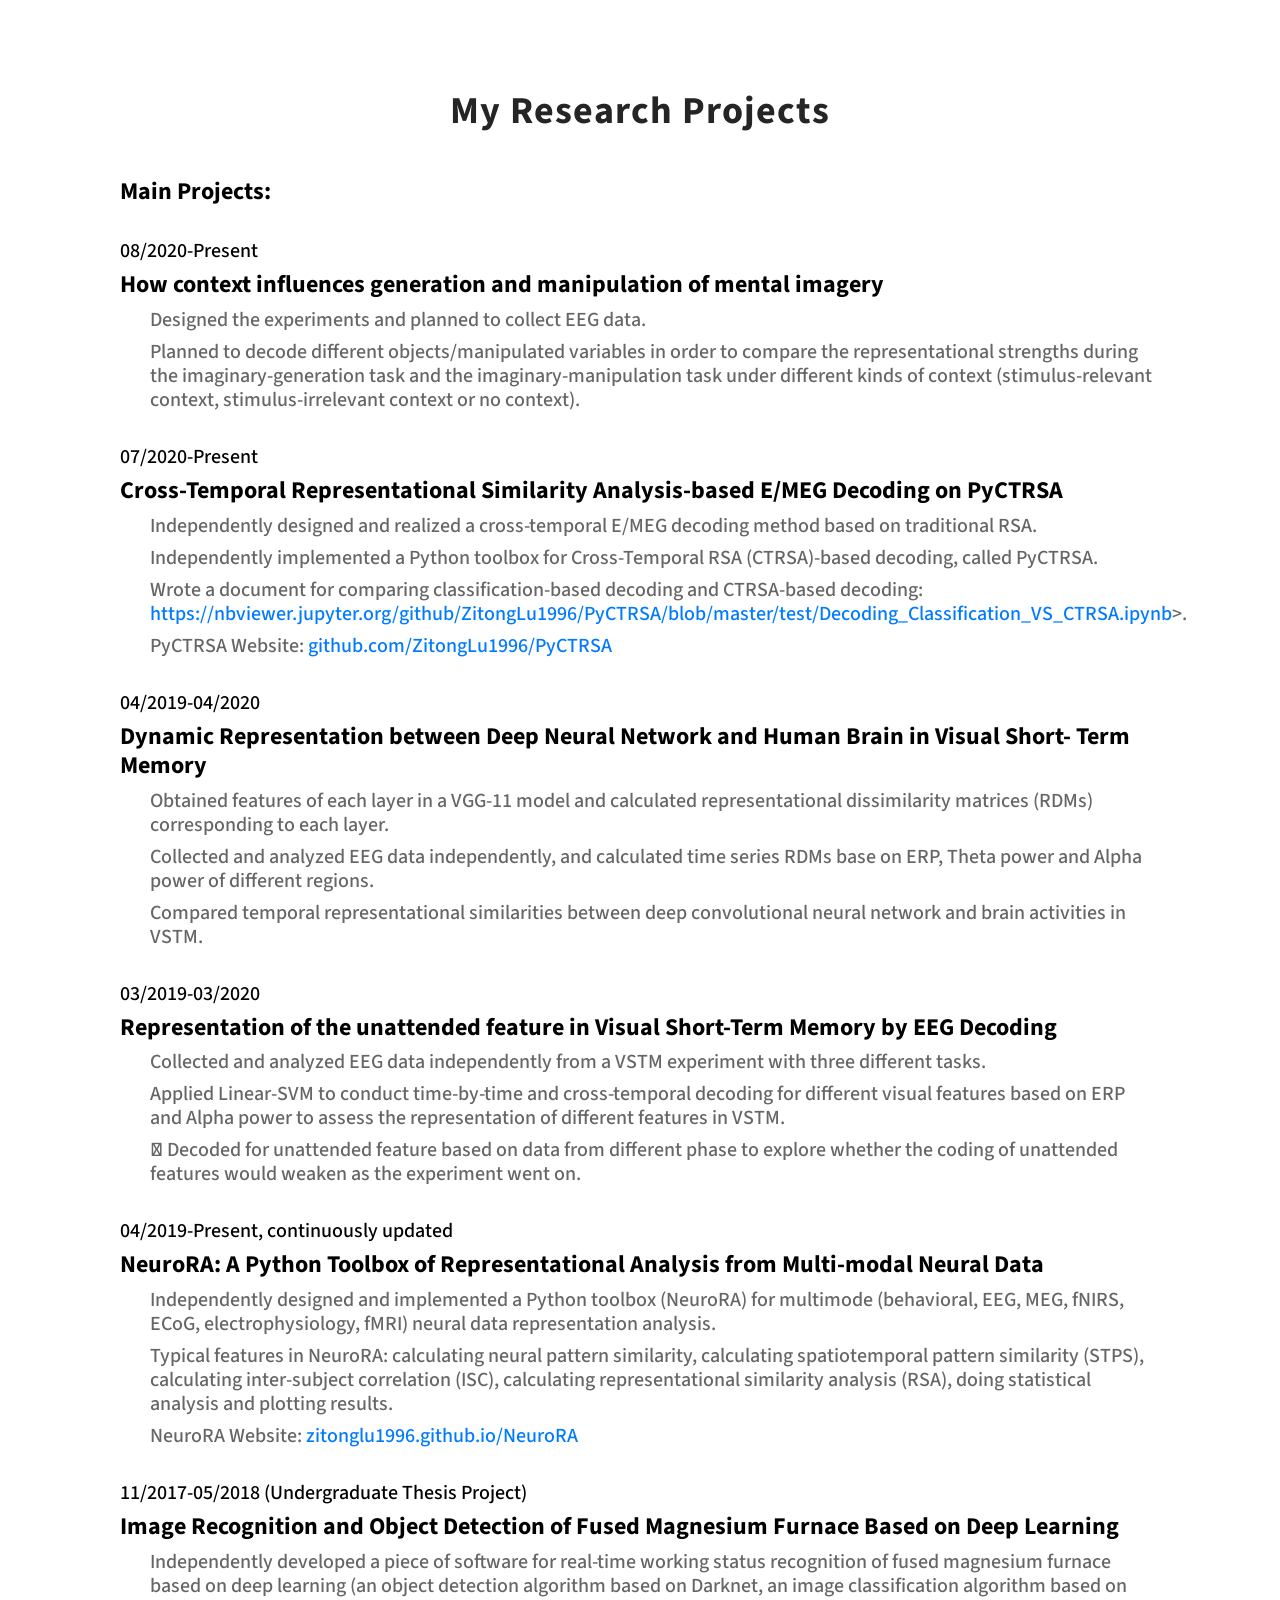
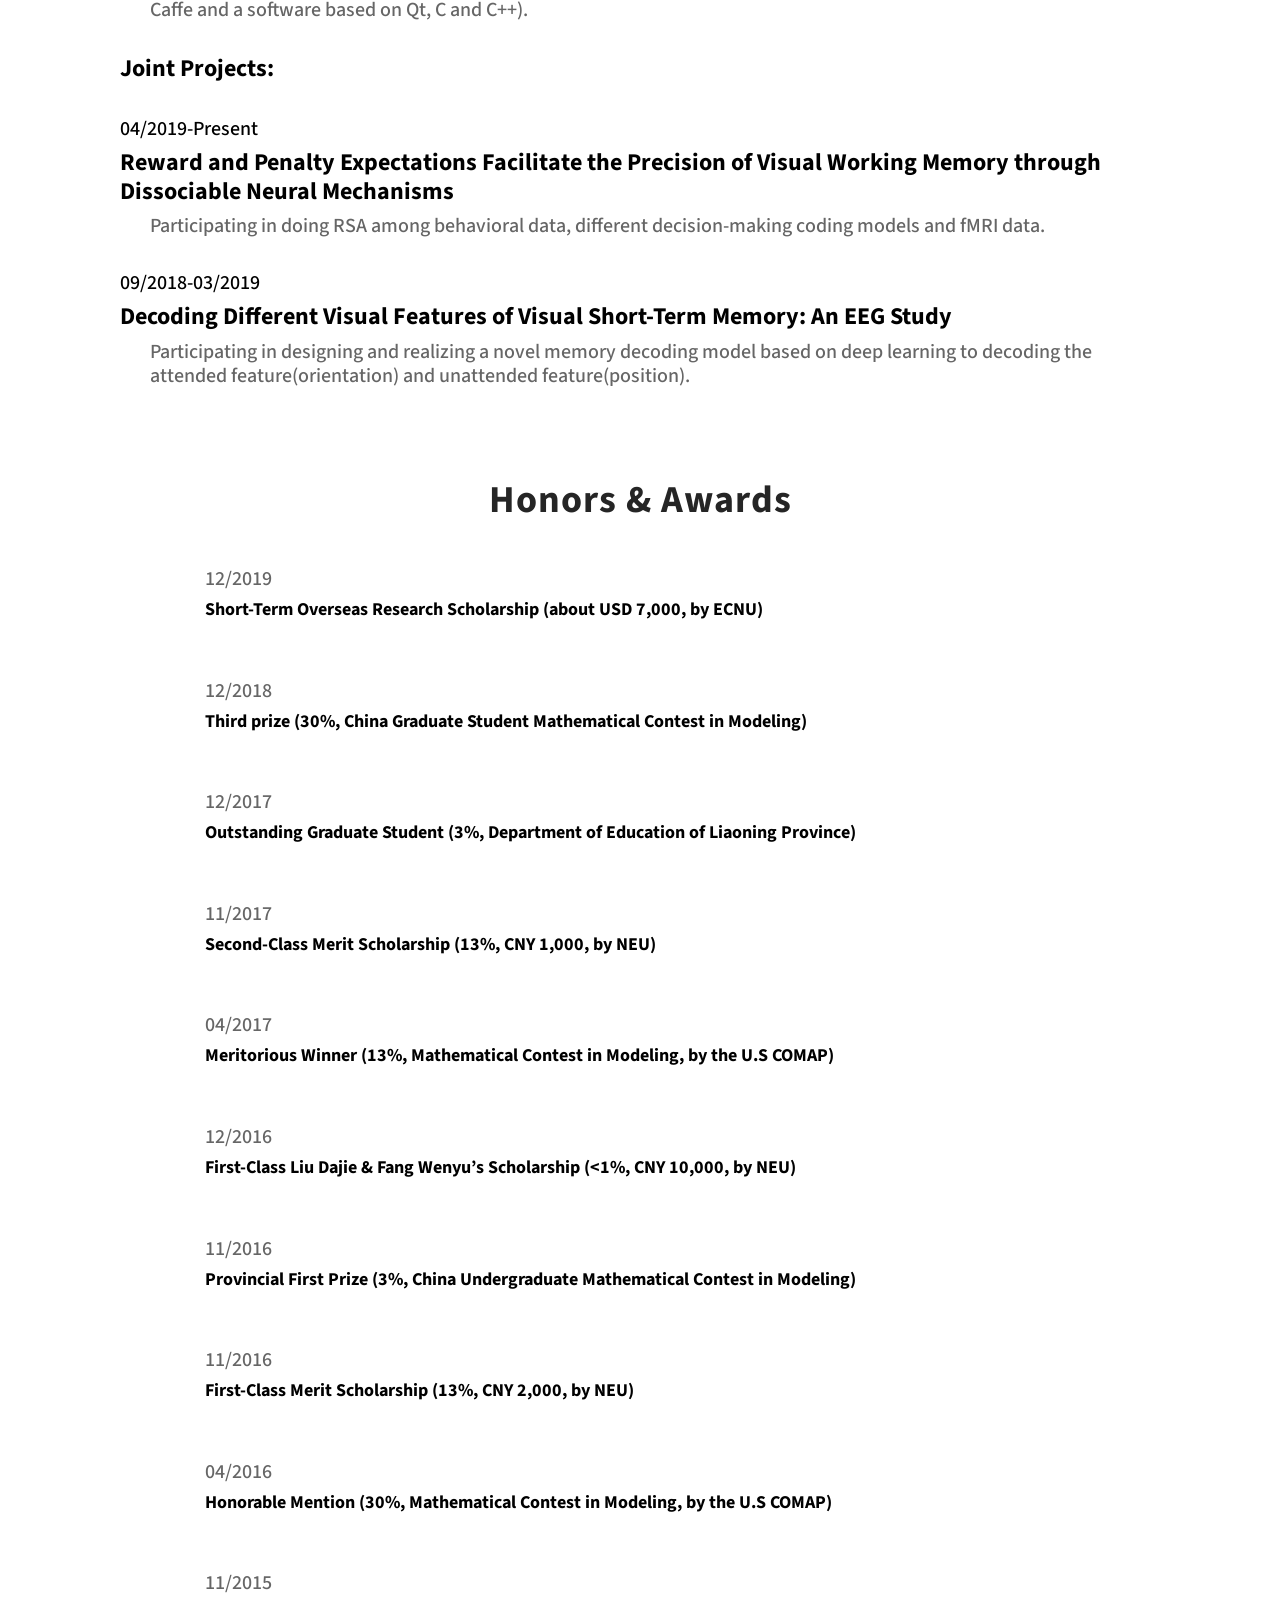
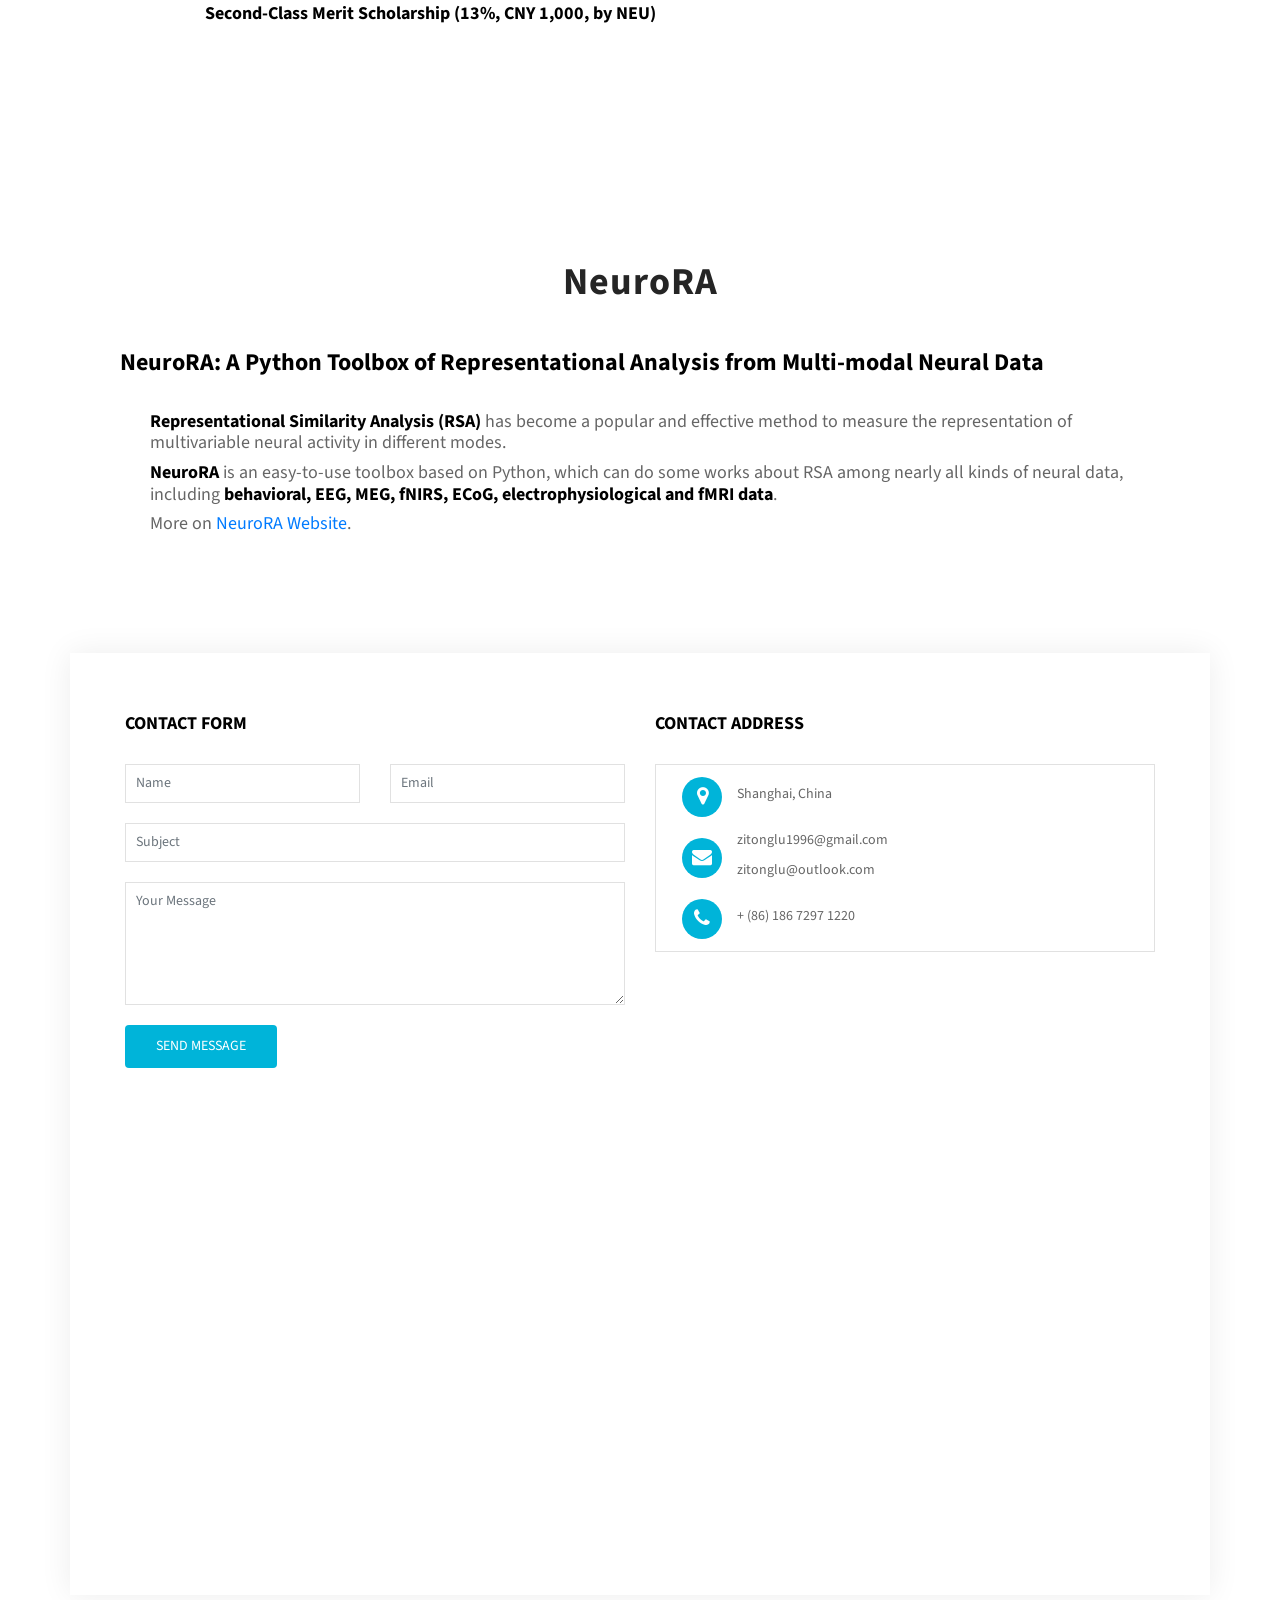
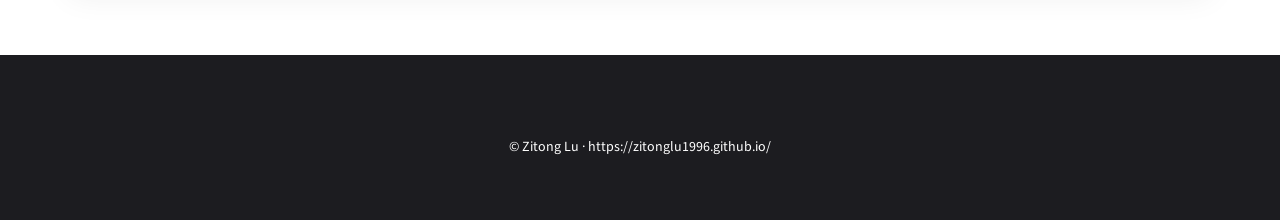
==== commit 49140ce6: "new CV" ====
--- a/index.html
+++ b/index.html
@@ -255,7 +255,7 @@
               <div class="services-content">
                   <br />
                   <br />
-                <h5 style="font-weight: 700; font-size: large; color: black">Visual Working Memory, Attention, Decision Making</h5>
+                <h5 style="font-weight: 700; font-size: large; color: black">Visual Working Memory, Imagery, Perception, Decision Making</h5>
                 <p> </p>
               </div>
             </div>
@@ -283,7 +283,7 @@
               <div class="services-content">
                   <br />
                   <br />
-                <h5 style="font-weight: 700; font-size: large; color: black;">Multivariate pattern analysis (MVPA) for EEG & fMRI</h5>
+                <h5 style="font-weight: 700; font-size: large; color: black;">Multivariate pattern analysis (MVPA) for E/MEG & fMRI</h5>
                 <p> </p>
               </div>
             </div>
@@ -346,25 +346,38 @@
         <h2 style="padding-left: 120px; padding-right: 120px; font-size: x-large; color: black">Main Projects:</h2>
         <br />
 
+        <h5 style="padding-left: 120px; padding-right: 120px; color: black">08/2020-Present</h5>
+        <h2 style="padding-left: 120px; padding-right: 120px; font-size: x-large; color: black">How context influences generation and manipulation of mental imagery</h2>
+        <h5 style="padding-left: 150px; padding-right: 120px">Designed the experiments and planned to collect EEG data.</h5>
+        <h5 style="padding-left: 150px; padding-right: 120px">Planned to decode different objects/manipulated variables in order to compare the representational strengths during the imaginary-generation task and the imaginary-manipulation task under different kinds of context (stimulus-relevant context, stimulus-irrelevant context or no context).</h5></p>
+  <br />
+
         <h5 style="padding-left: 120px; padding-right: 120px; color: black">07/2020-Present</h5>
         <h2 style="padding-left: 120px; padding-right: 120px; font-size: x-large; color: black">Cross-Temporal Representational Similarity Analysis-based E/MEG Decoding on PyCTRSA</h2>
-        <h5 style="padding-left: 150px; padding-right: 120px">Designed and realized a cross-temporal E/MEG decoding method based on traditional RSA and implemented a Python toolbox called PyCTRSA.</h5>
+        <h5 style="padding-left: 150px; padding-right: 120px">Independently designed and realized a cross-temporal E/MEG decoding method based on traditional RSA.</h5>
+        <h5 style="padding-left: 150px; padding-right: 120px">Independently implemented a Python toolbox for Cross-Temporal RSA (CTRSA)-based decoding, called PyCTRSA.</h5>
+  <h5 style="padding-left: 150px; padding-right: 120px">Wrote a document for comparing classification-based decoding and CTRSA-based decoding: <a href="https://nbviewer.jupyter.org/github/ZitongLu1996/PyCTRSA/blob/master/test/Decoding_Classification_VS_CTRSA.ipynb">https://nbviewer.jupyter.org/github/ZitongLu1996/PyCTRSA/blob/master/test/Decoding_Classification_VS_CTRSA.ipynb</a>>.</h5>
         <h5 style="padding-left: 150px; padding-right: 120px">PyCTRSA Website: <a href="https://github.com/ZitongLu1996/PyCTRSA/">github.com/ZitongLu1996/PyCTRSA</a></h5></p>
   <br />
 
-        <h5 style="padding-left: 120px; padding-right: 120px; color: black">03/2019-Present</h5>
+        <h5 style="padding-left: 120px; padding-right: 120px; color: black">04/2019-04/2020</h5>
+        <h2 style="padding-left: 120px; padding-right: 120px; font-size: x-large; color: black">Dynamic Representation between Deep Neural Network and Human Brain in Visual Short- Term Memory</h2>
+        <h5 style="padding-left: 150px; padding-right: 120px">Obtained features of each layer in a VGG-11 model and calculated representational dissimilarity matrices (RDMs) corresponding to each layer.</h5>
+        <h5 style="padding-left: 150px; padding-right: 120px">Collected and analyzed EEG data independently, and calculated time series RDMs base on ERP, Theta power and Alpha power of different regions.</h5>
+        <h5 style="padding-left: 150px; padding-right: 120px">Compared temporal representational similarities between deep convolutional neural network and brain activities in VSTM.</h5>
+  <br />
+
+        <h5 style="padding-left: 120px; padding-right: 120px; color: black">03/2019-03/2020</h5>
         <h2 style="padding-left: 120px; padding-right: 120px; font-size: x-large; color: black">Representation of the unattended feature in Visual Short-Term Memory by EEG Decoding</h2>
-        <h5 style="padding-left: 150px; padding-right: 120px">Use time-by-time EEG decoding method to explore how different unattended represented in our brain in VSTM.</h5></p>
-  <br />
-
-        <h5 style="padding-left: 120px; padding-right: 120px; color: black">04/2019-10/2019</h5>
-        <h2 style="padding-left: 120px; padding-right: 120px; font-size: x-large; color: black">Dynamic Representation between Deep Neural Network and Human Brain in Visual Short- Term Memory</h2>
-        <h5 style="padding-left: 150px; padding-right: 120px">Temporal correlation between the representation of brain activity signal and the representation of different layers of artificial deep convolutional neural network in VSTM.</h5>
+        <h5 style="padding-left: 150px; padding-right: 120px">Collected and analyzed EEG data independently from a VSTM experiment with three different tasks.</h5></p>
+        <h5 style="padding-left: 150px; padding-right: 120px">Applied Linear-SVM to conduct time-by-time and cross-temporal decoding for different visual features based on ERP and Alpha power to assess the representation of different features in VSTM.</h5></p>
+        <h5 style="padding-left: 150px; padding-right: 120px">	Decoded for unattended feature based on data from different phase to explore whether the coding of unattended features would weaken as the experiment went on.</h5></p>
   <br />
 
         <h5 style="padding-left: 120px; padding-right: 120px; color: black">04/2019-Present, continuously updated</h5>
         <h2 style="padding-left: 120px; padding-right: 120px; font-size: x-large; color: black">NeuroRA: A Python Toolbox of Representational Analysis from Multi-modal Neural Data</h2>
-        <h5 style="padding-left: 150px; padding-right: 120px">Designed and realized a Python toolbox (NeuroRA) for multimode (behavioral, EEG, MEG, fNIRS, ECoG, electrophysiology, fMRI) neural data representation analysis.</h5>
+        <h5 style="padding-left: 150px; padding-right: 120px">Independently designed and implemented a Python toolbox (NeuroRA) for multimode (behavioral, EEG, MEG, fNIRS, ECoG, electrophysiology, fMRI) neural data representation analysis.</h5>
+        <h5 style="padding-left: 150px; padding-right: 120px">Typical features in NeuroRA: calculating neural pattern similarity, calculating spatiotemporal pattern similarity (STPS), calculating inter-subject correlation (ISC), calculating representational similarity analysis (RSA), doing statistical analysis and plotting results.</h5>
         <h5 style="padding-left: 150px; padding-right: 120px">NeuroRA Website: <a href="https://zitonglu1996.github.io/NeuroRA/">zitonglu1996.github.io/NeuroRA</a></h5></p>
   <br />
 
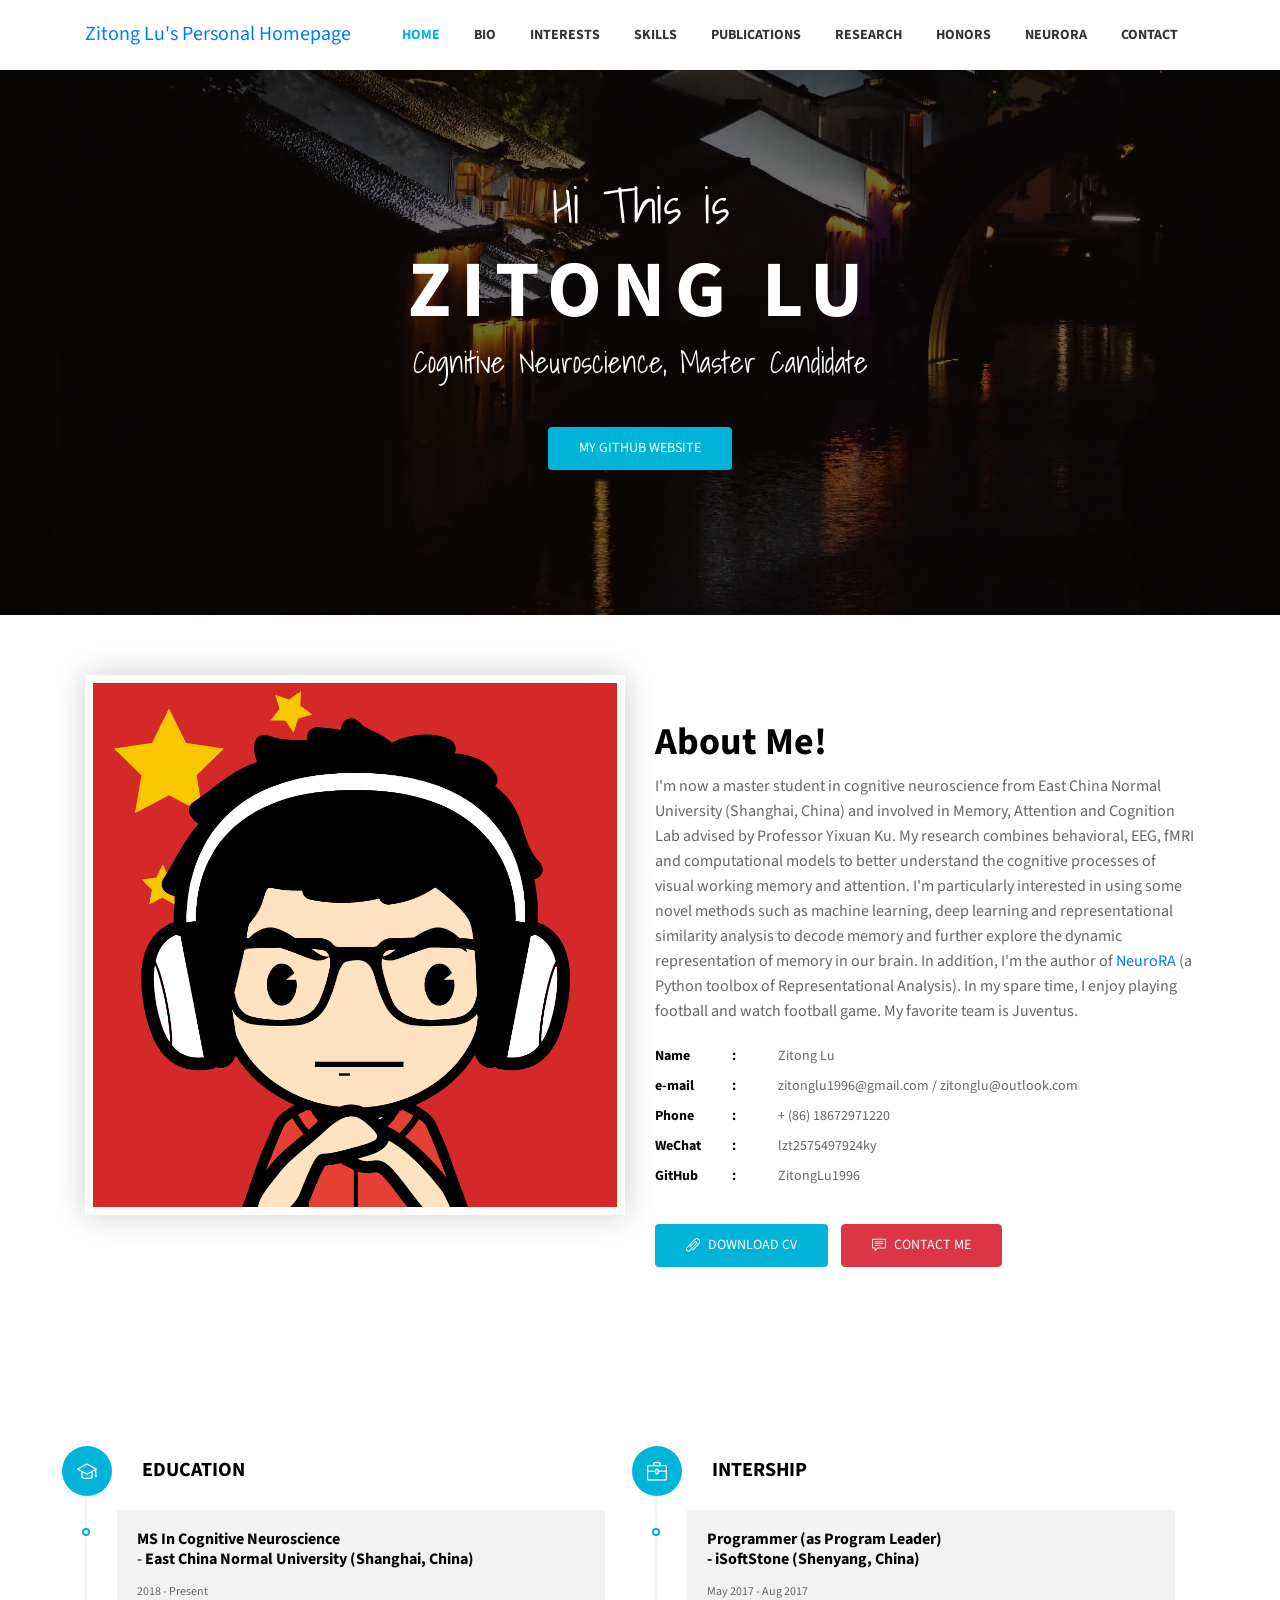
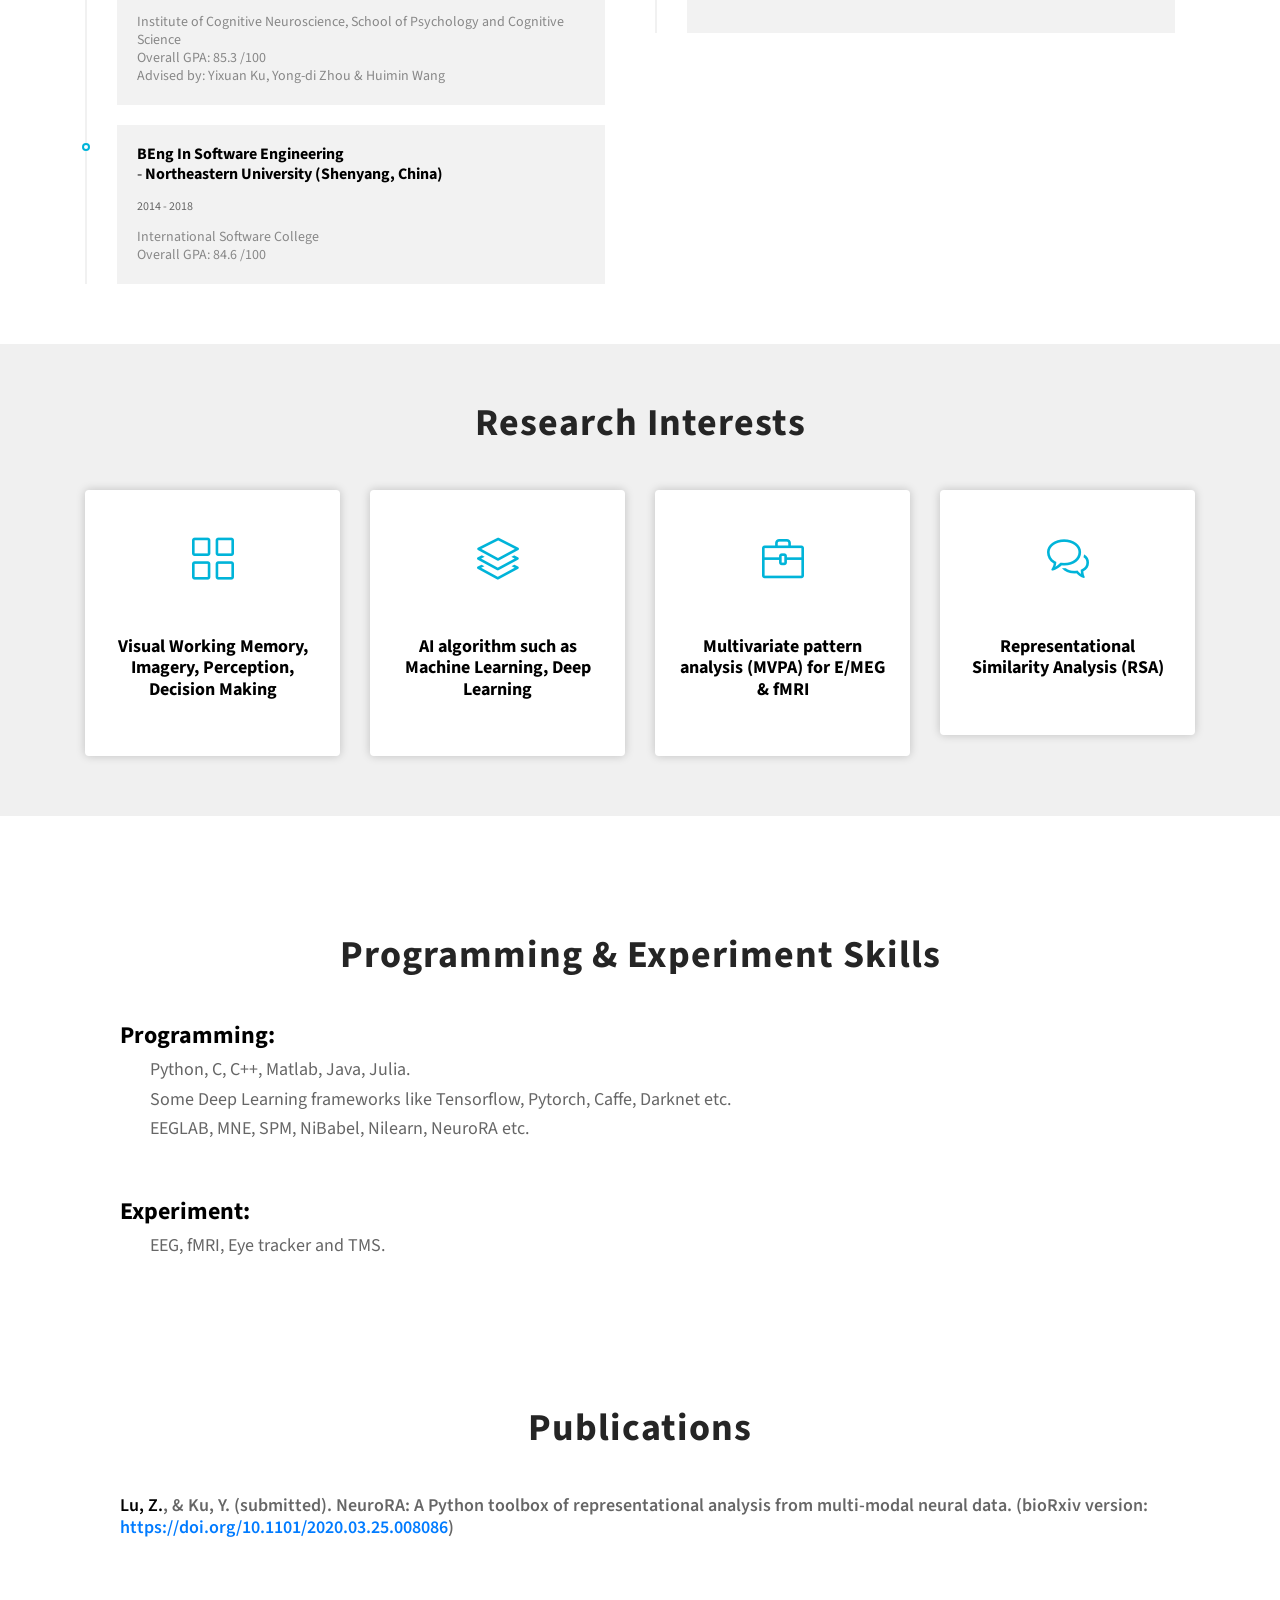
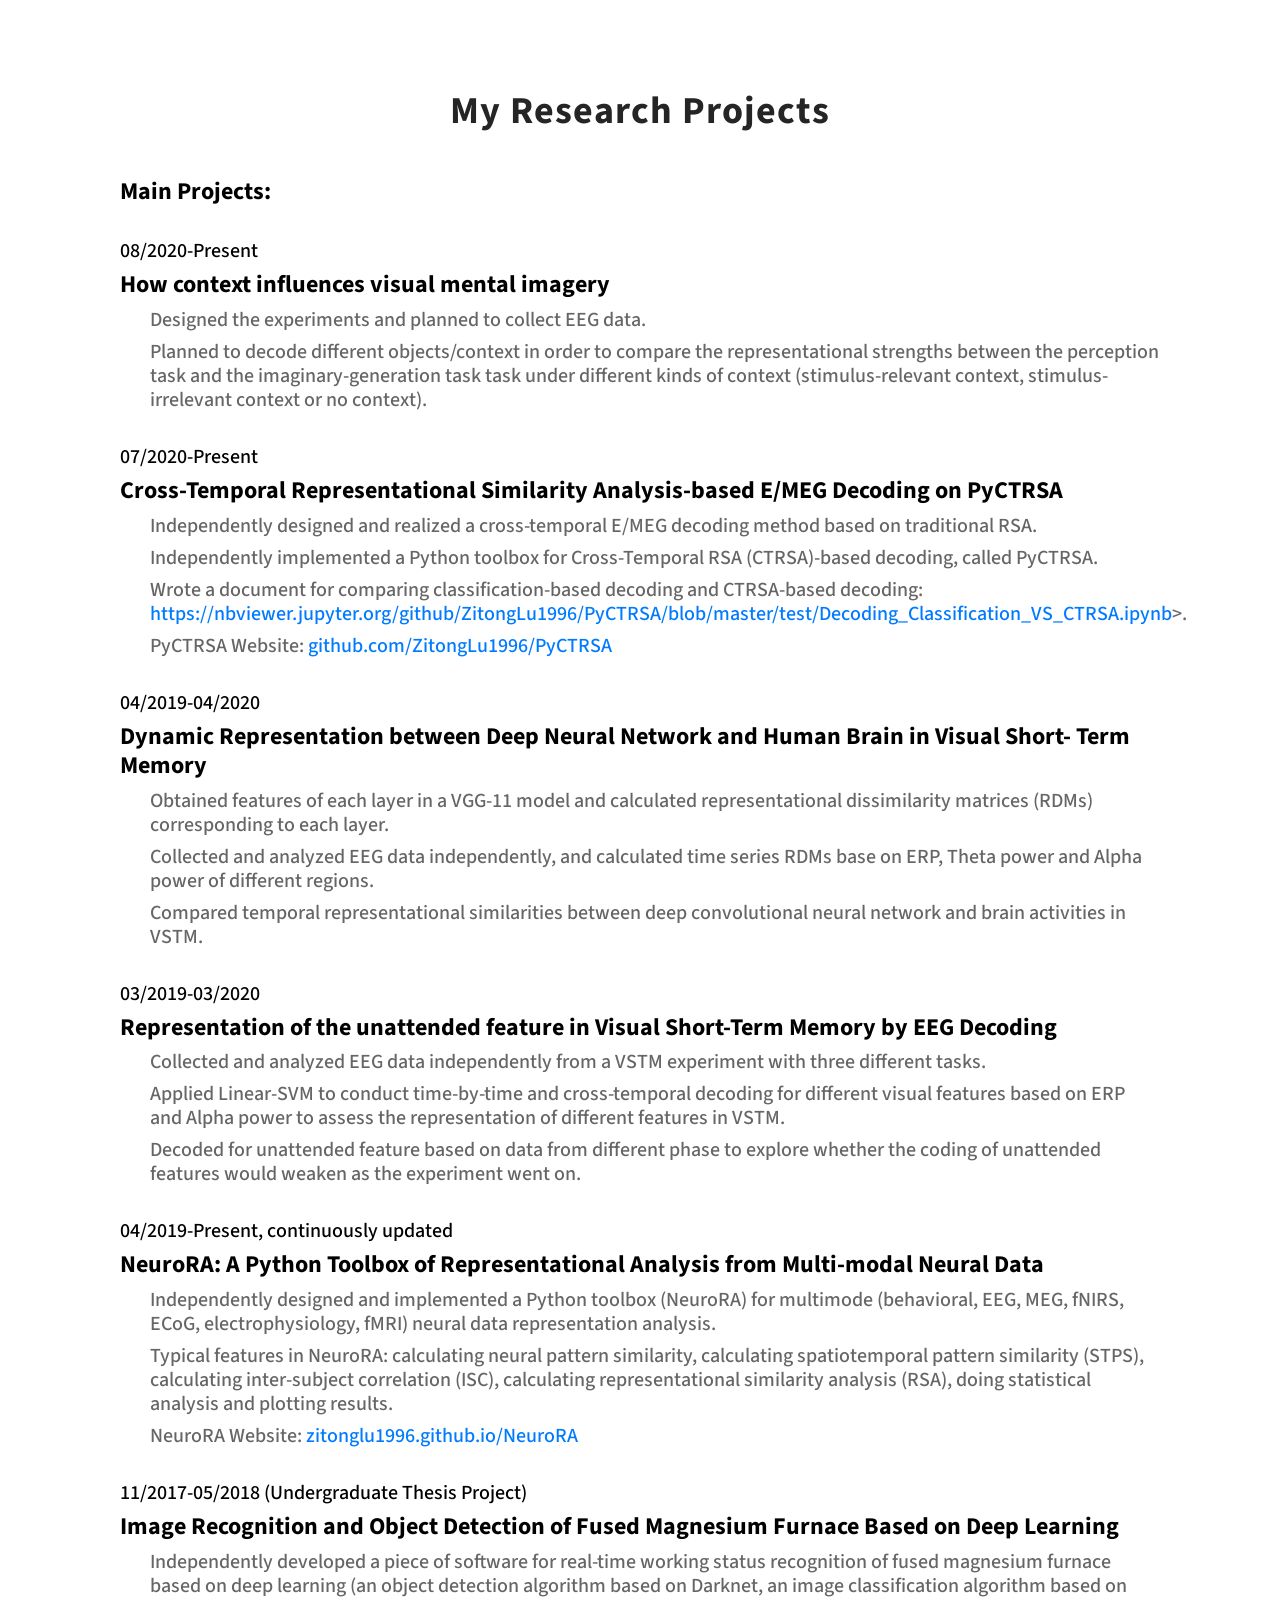
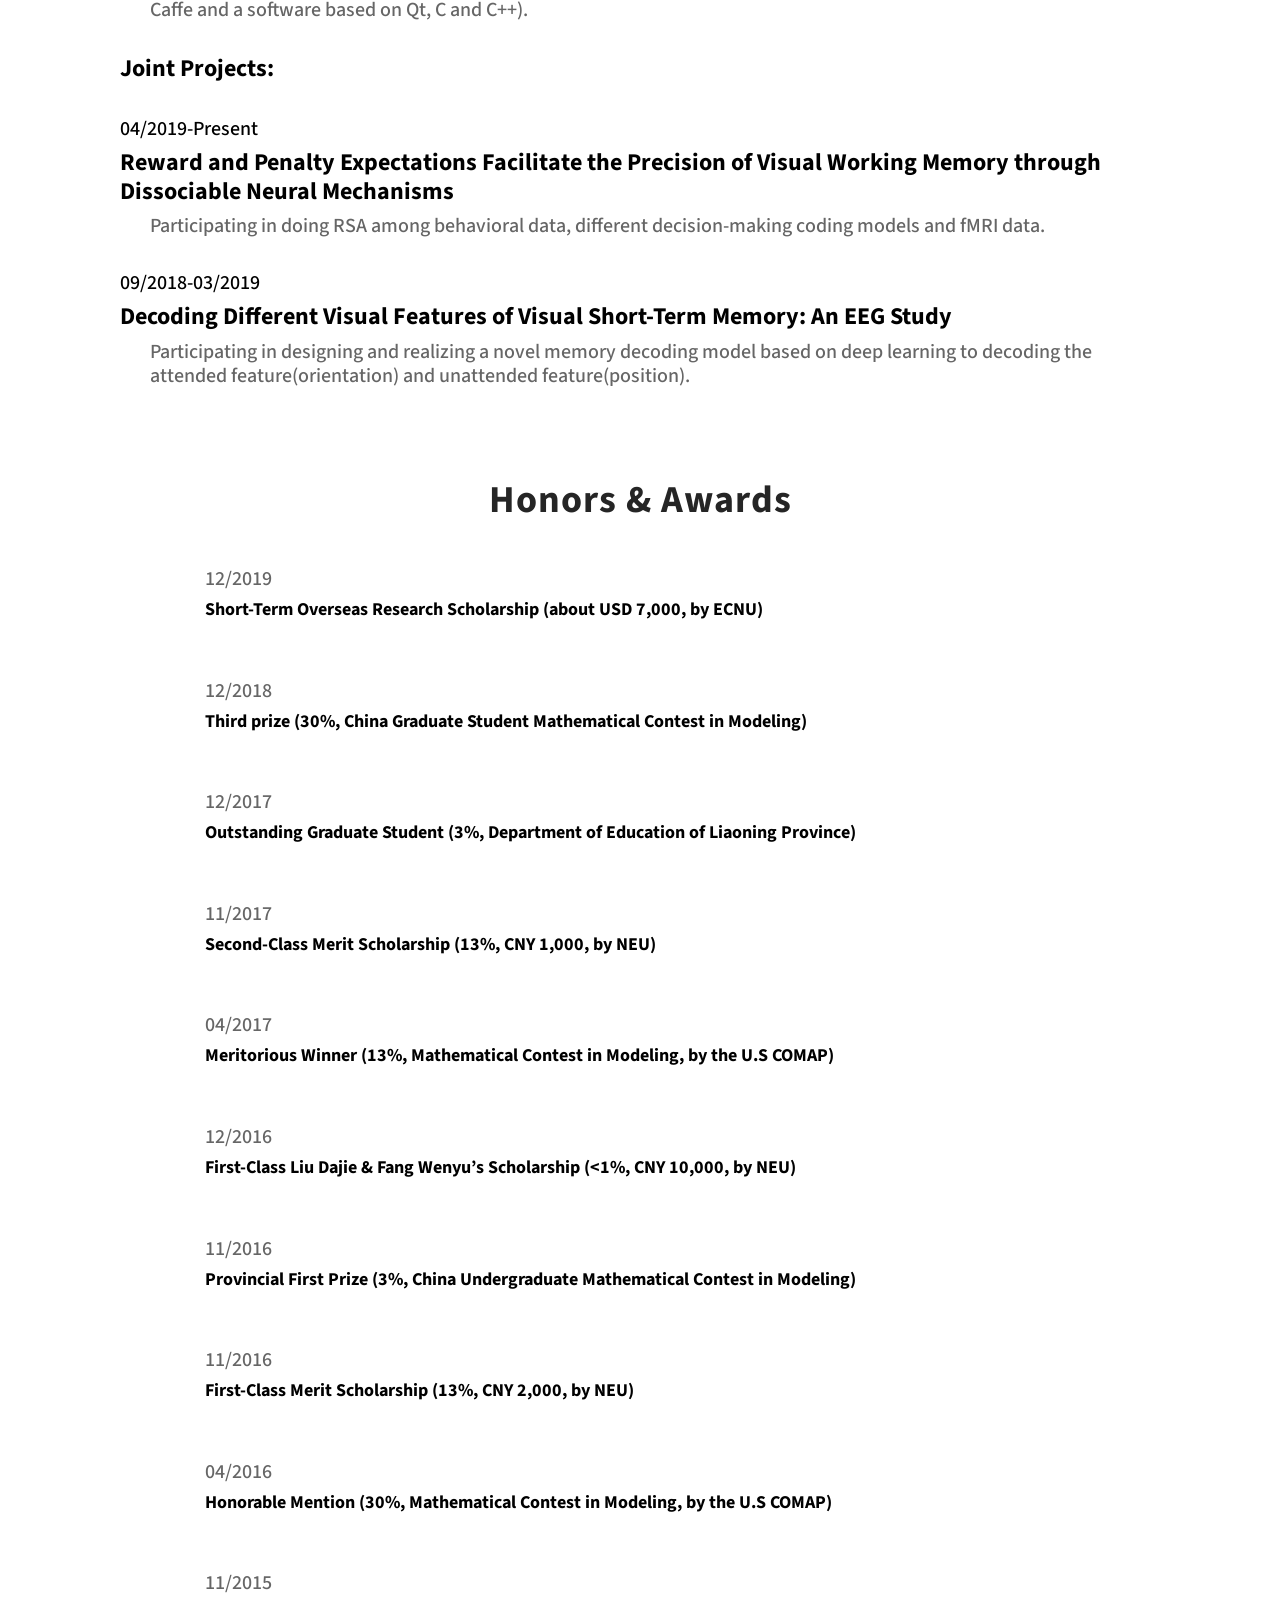
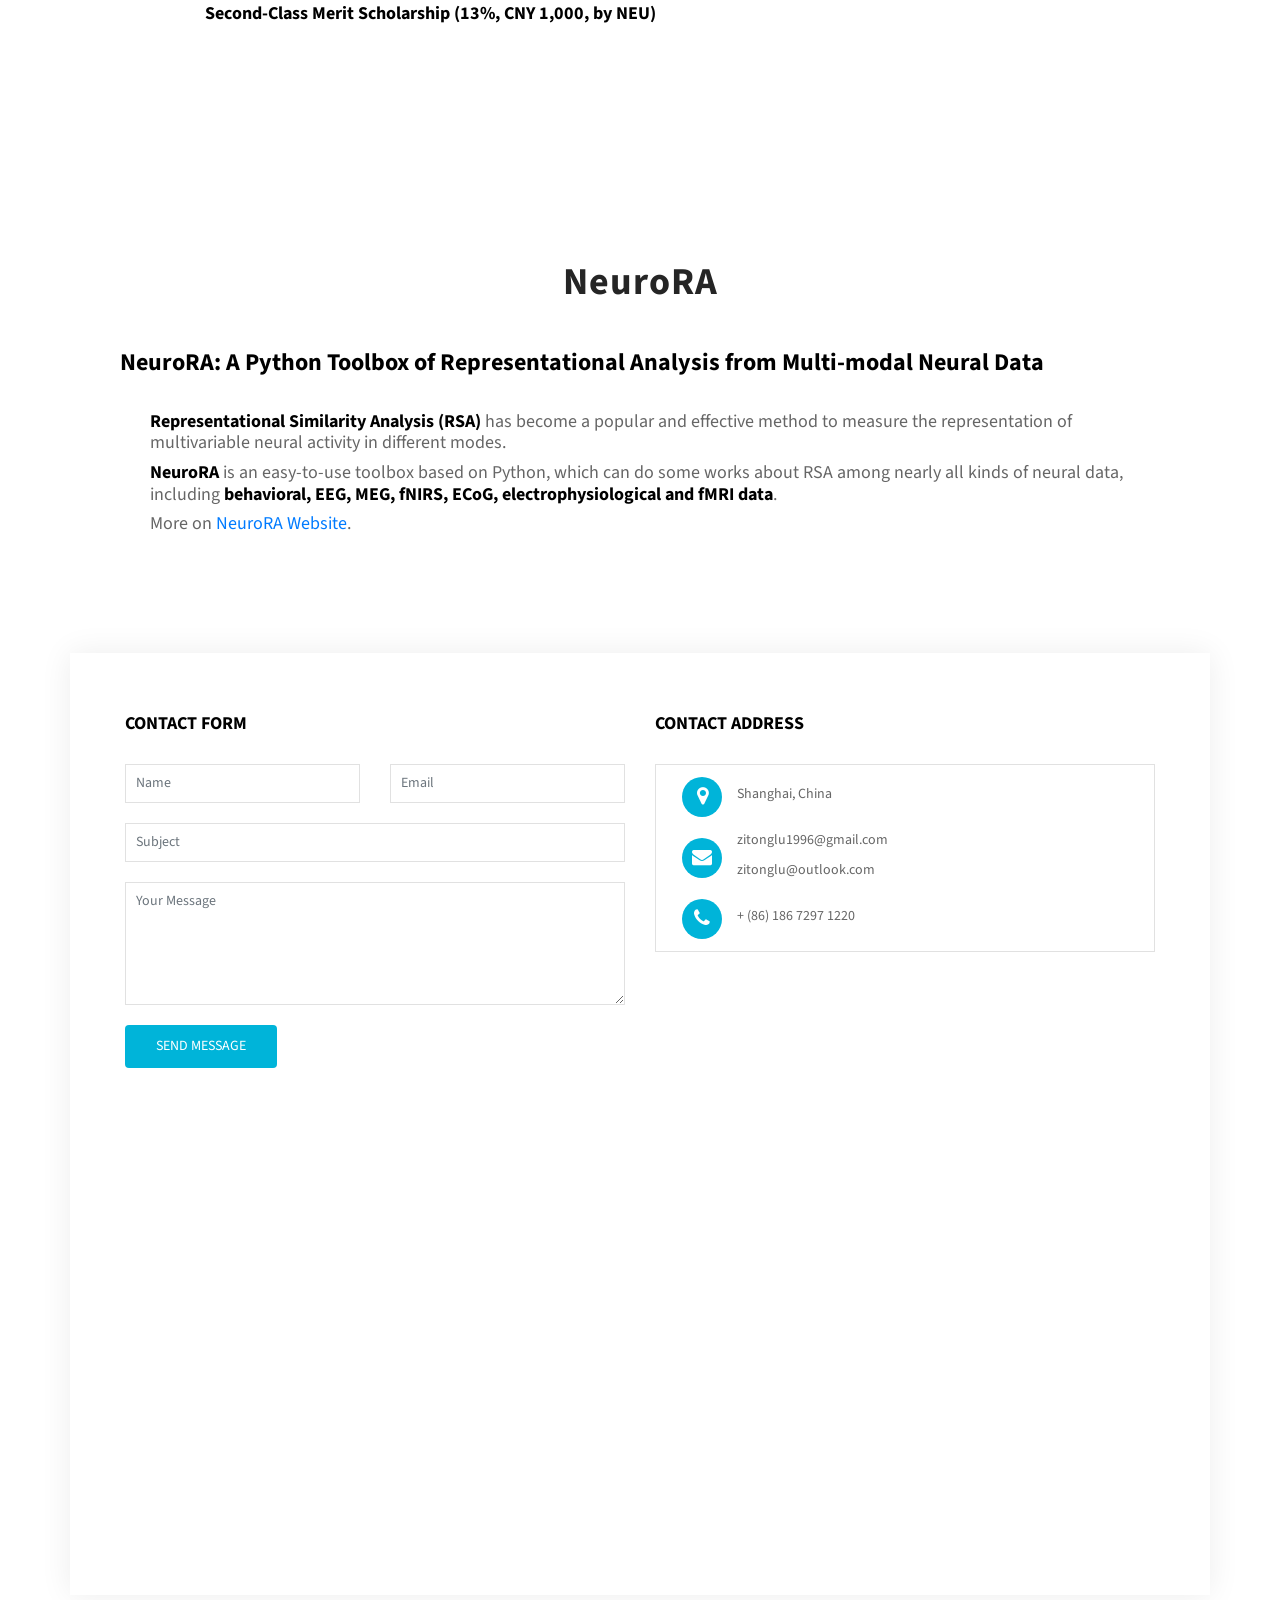
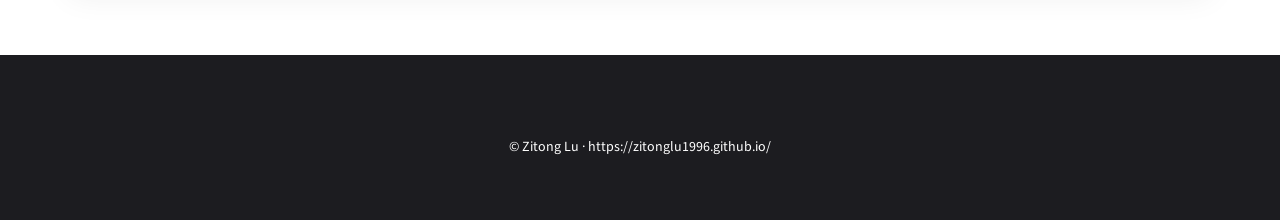
==== commit 36750fac: "new CV" ====
--- a/index.html
+++ b/index.html
@@ -347,9 +347,9 @@
         <br />
 
         <h5 style="padding-left: 120px; padding-right: 120px; color: black">08/2020-Present</h5>
-        <h2 style="padding-left: 120px; padding-right: 120px; font-size: x-large; color: black">How context influences generation and manipulation of mental imagery</h2>
+        <h2 style="padding-left: 120px; padding-right: 120px; font-size: x-large; color: black">How context influences visual mental imagery</h2>
         <h5 style="padding-left: 150px; padding-right: 120px">Designed the experiments and planned to collect EEG data.</h5>
-        <h5 style="padding-left: 150px; padding-right: 120px">Planned to decode different objects/manipulated variables in order to compare the representational strengths during the imaginary-generation task and the imaginary-manipulation task under different kinds of context (stimulus-relevant context, stimulus-irrelevant context or no context).</h5></p>
+        <h5 style="padding-left: 150px; padding-right: 120px">Planned to decode different objects/context in order to compare the representational strengths between the perception task and the imaginary-generation task task under different kinds of context (stimulus-relevant context, stimulus-irrelevant context or no context).</h5></p>
   <br />
 
         <h5 style="padding-left: 120px; padding-right: 120px; color: black">07/2020-Present</h5>
@@ -371,7 +371,7 @@
         <h2 style="padding-left: 120px; padding-right: 120px; font-size: x-large; color: black">Representation of the unattended feature in Visual Short-Term Memory by EEG Decoding</h2>
         <h5 style="padding-left: 150px; padding-right: 120px">Collected and analyzed EEG data independently from a VSTM experiment with three different tasks.</h5></p>
         <h5 style="padding-left: 150px; padding-right: 120px">Applied Linear-SVM to conduct time-by-time and cross-temporal decoding for different visual features based on ERP and Alpha power to assess the representation of different features in VSTM.</h5></p>
-        <h5 style="padding-left: 150px; padding-right: 120px">	Decoded for unattended feature based on data from different phase to explore whether the coding of unattended features would weaken as the experiment went on.</h5></p>
+        <h5 style="padding-left: 150px; padding-right: 120px">Decoded for unattended feature based on data from different phase to explore whether the coding of unattended features would weaken as the experiment went on.</h5></p>
   <br />
 
         <h5 style="padding-left: 120px; padding-right: 120px; color: black">04/2019-Present, continuously updated</h5>
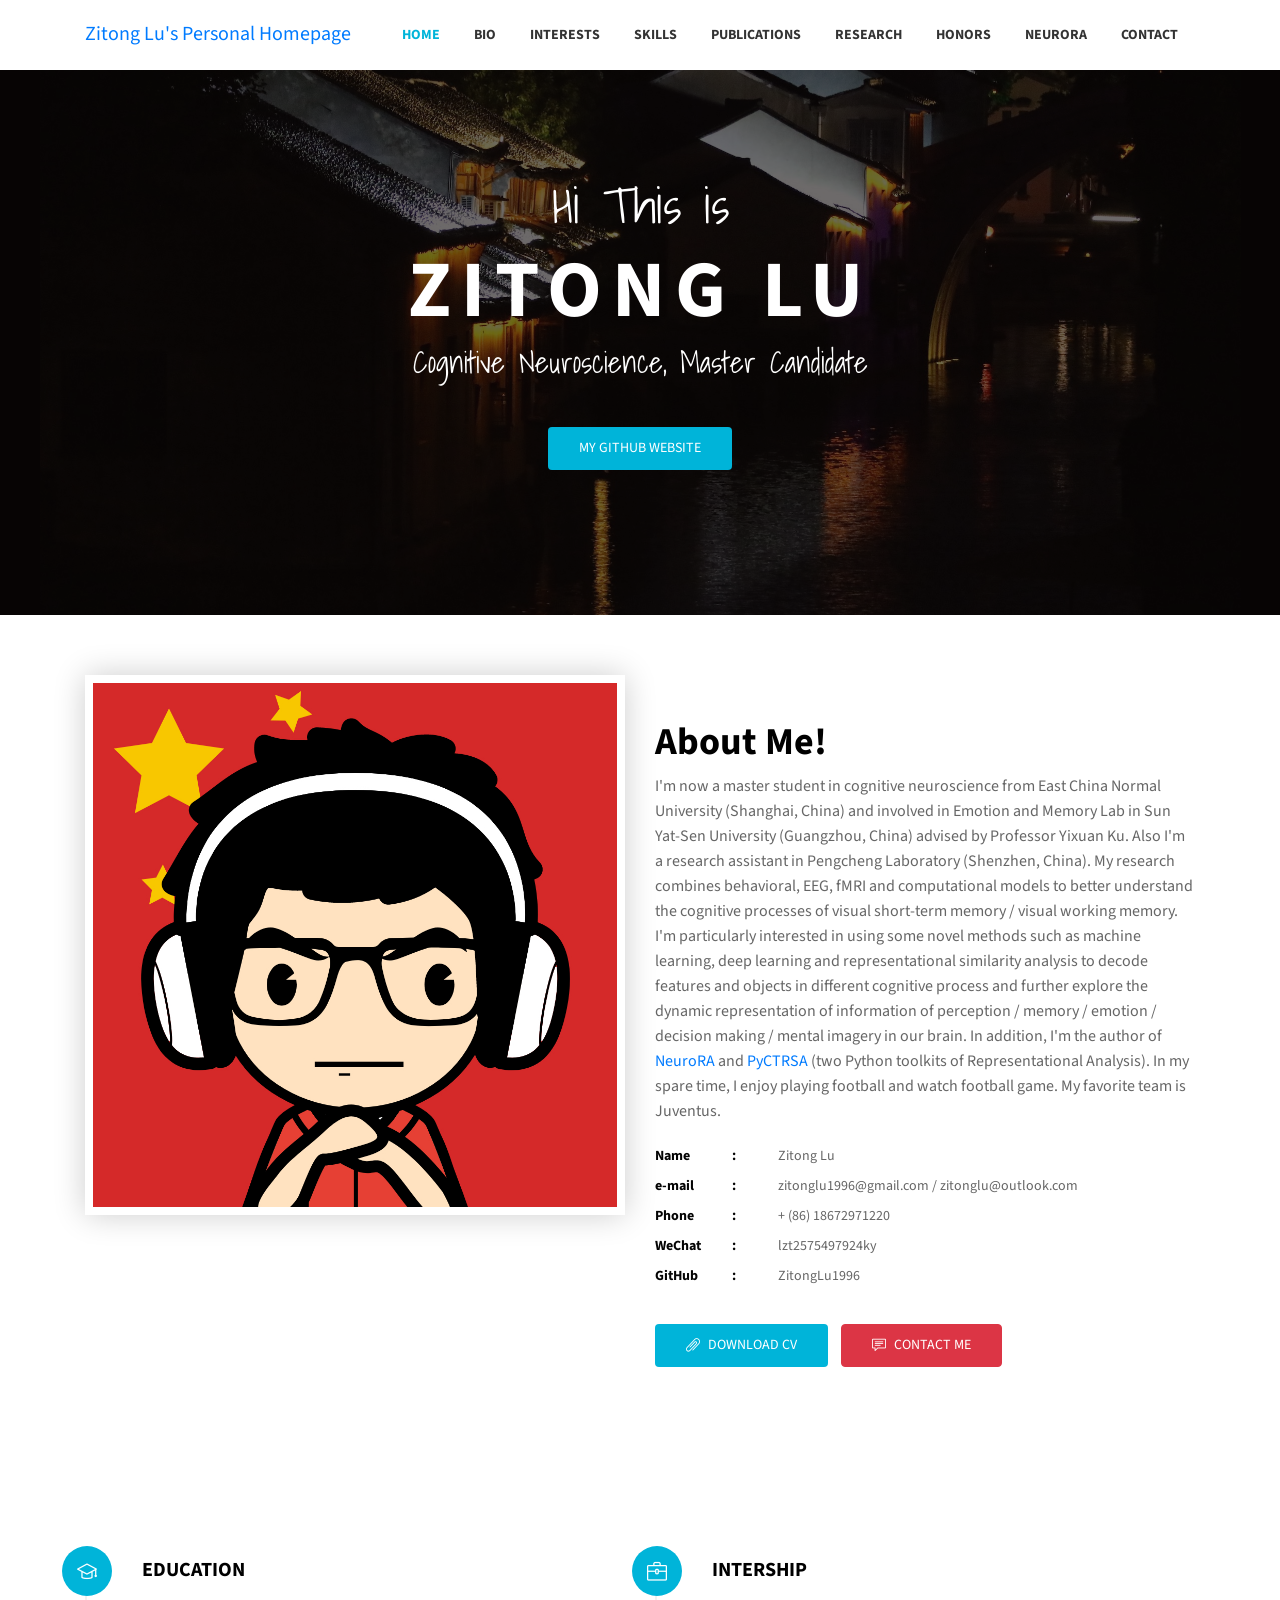
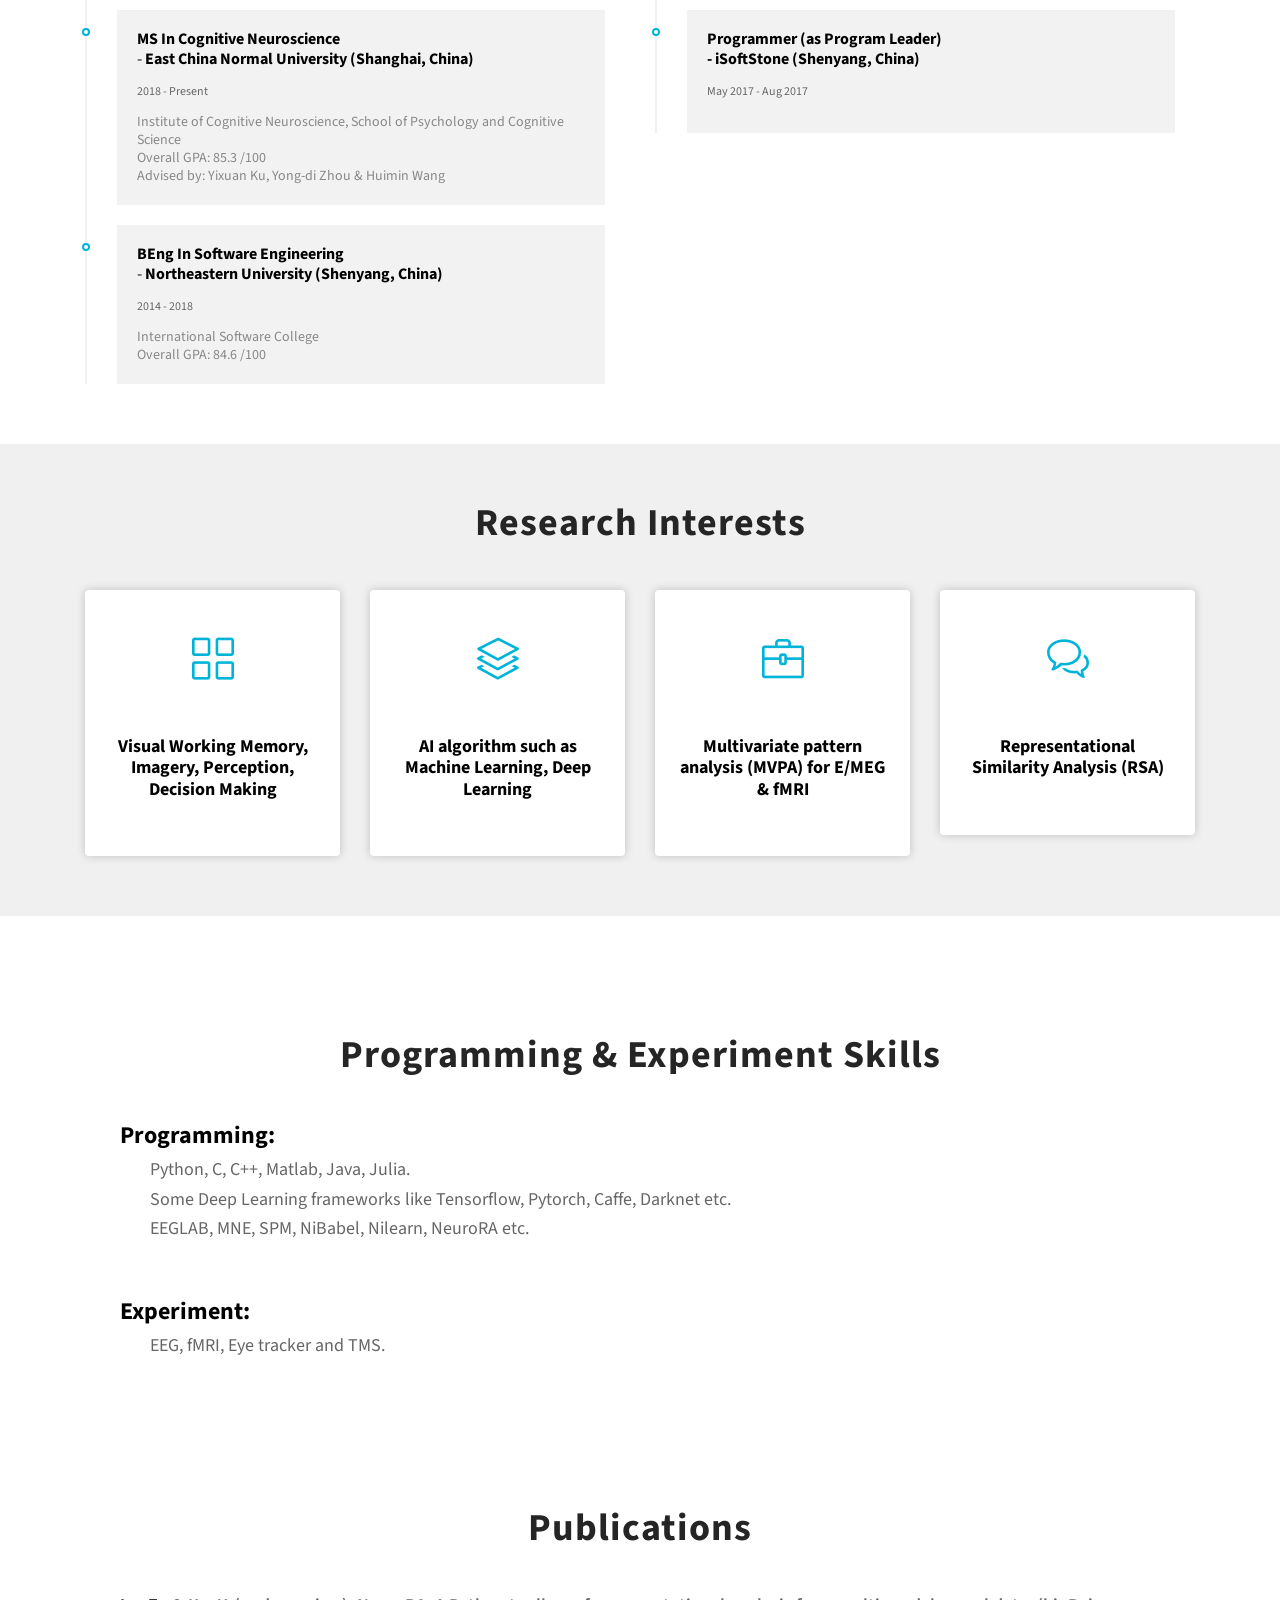
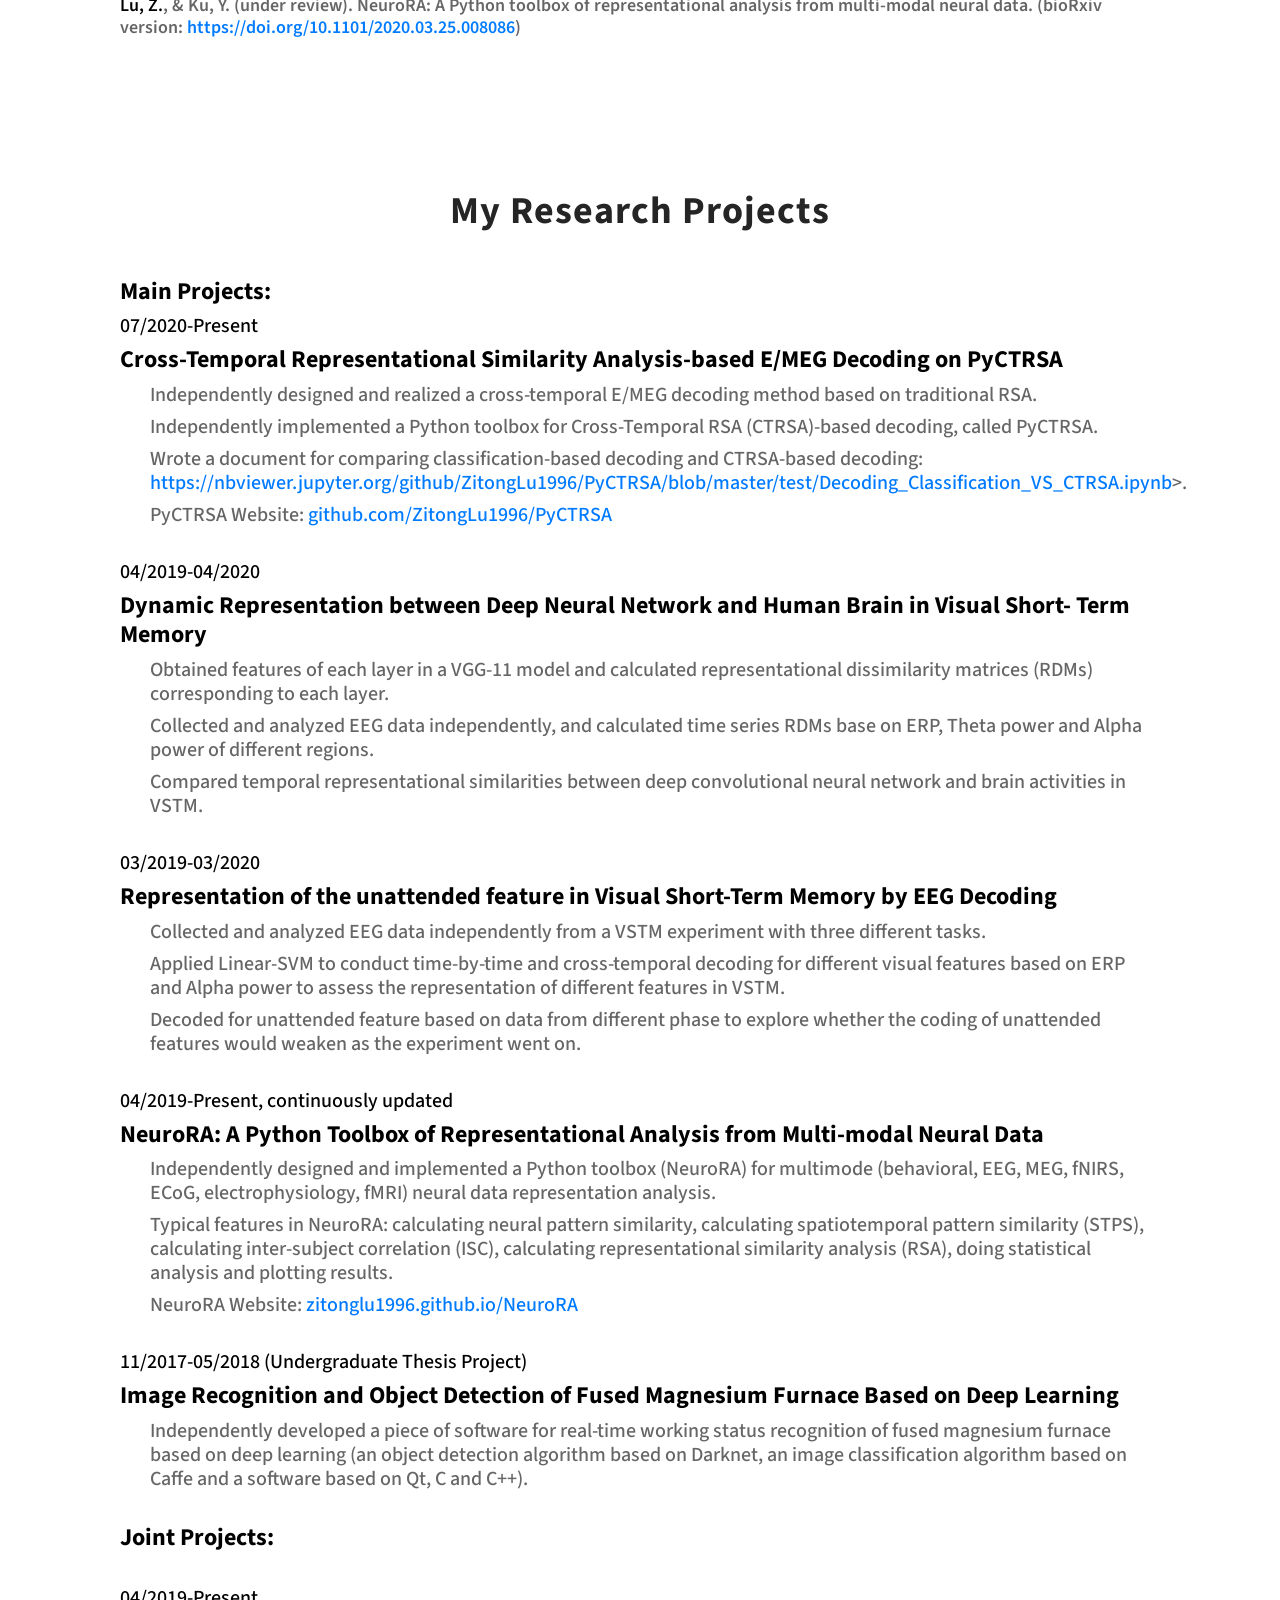
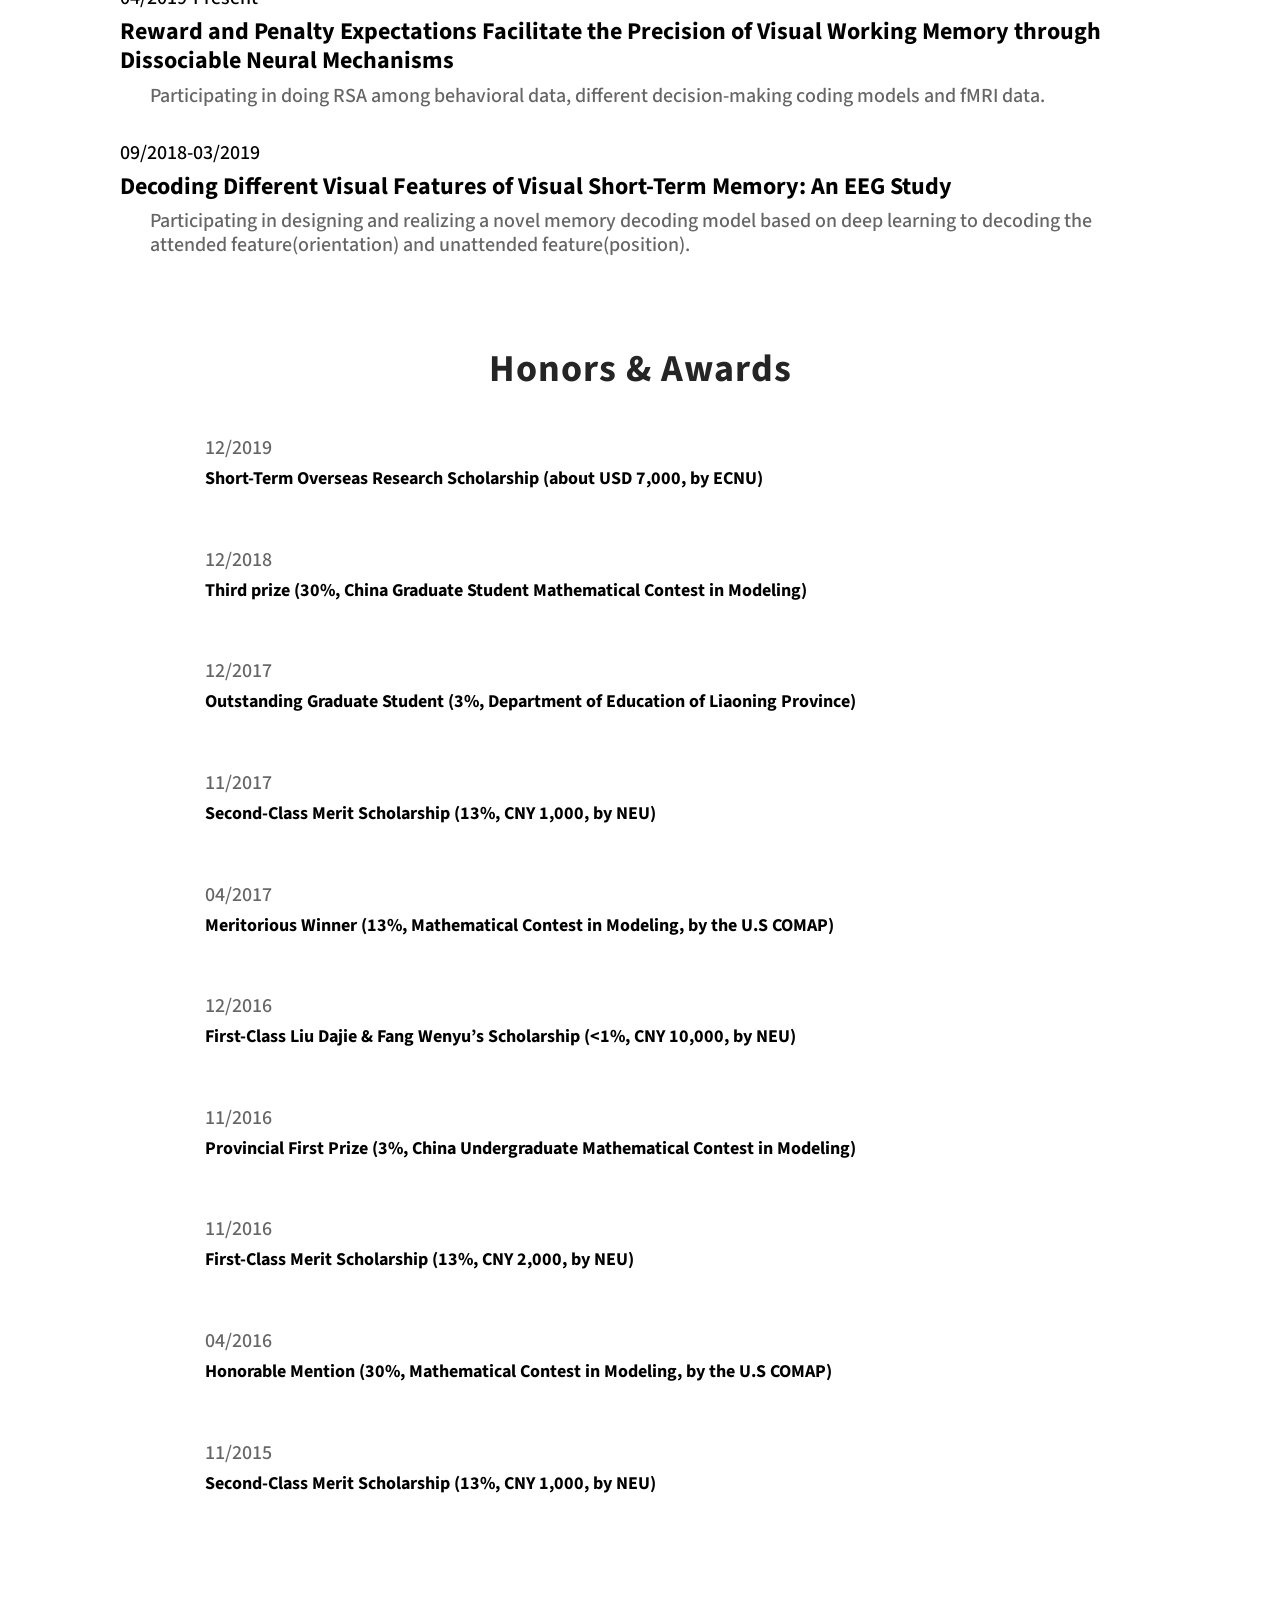
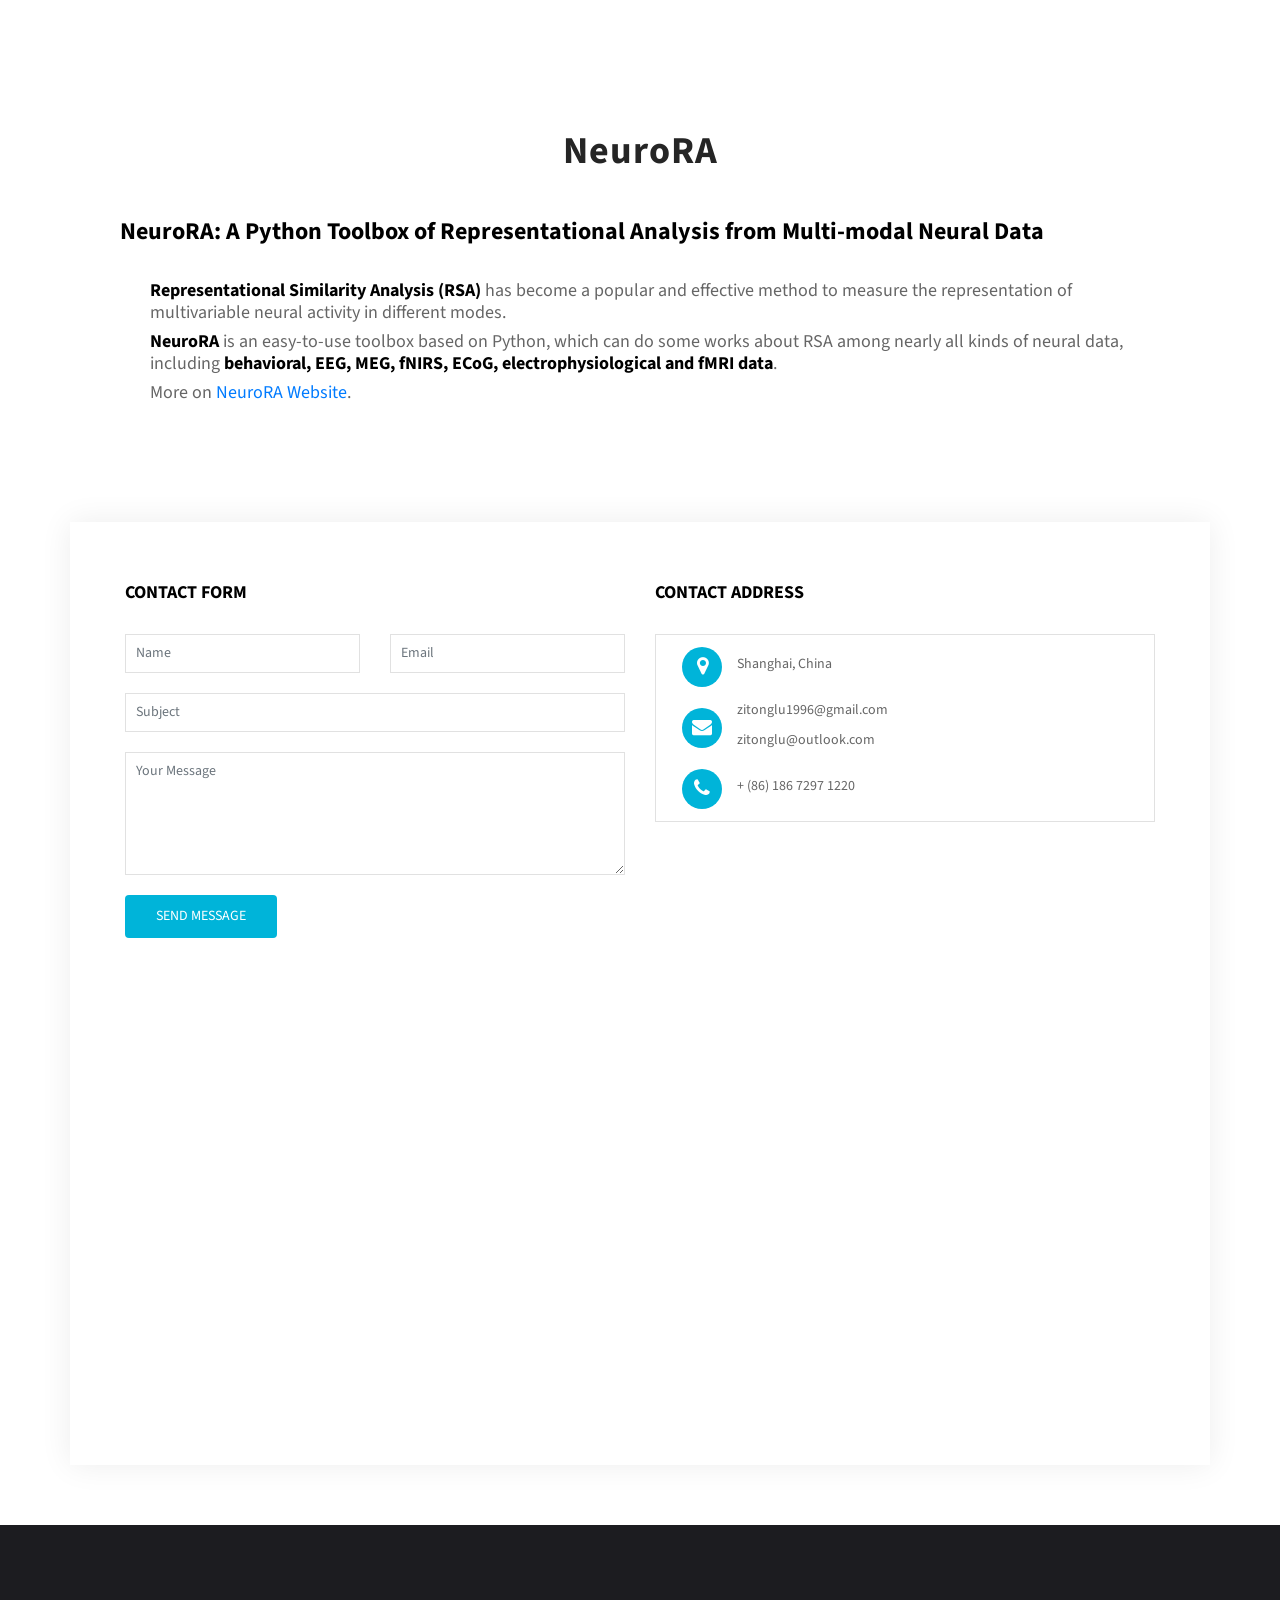
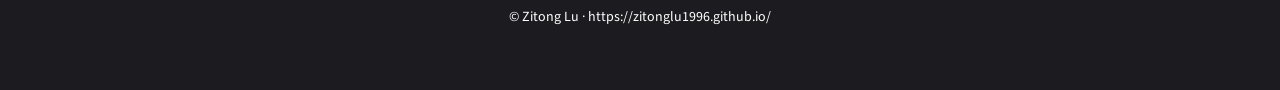
==== commit 35b1607b: "new CV" ====
--- a/index.html
+++ b/index.html
@@ -167,7 +167,7 @@
           <div class="col-lg-6 col-md-6 col-sm-12 col-xs-12">
             <div class="profile-wrapper wow fadeInRight" data-wow-delay="0.3s">
               <h3 style="color: black">About Me!</h3>
-              <p style="font-size: medium">I'm now a master student in cognitive neuroscience from East China Normal University (Shanghai, China) and involved in Memory, Attention and Cognition Lab advised by Professor Yixuan Ku. My research combines behavioral, EEG, fMRI and computational models to better understand the cognitive processes of visual working memory and attention. I'm particularly interested in using some novel methods such as machine learning, deep learning and representational similarity analysis to decode memory and further explore the dynamic representation of memory in our brain. In addition, I'm the author of <a href="https://zitonglu1996.github.io/NeuroRA/">NeuroRA</a> (a Python toolbox of Representational Analysis). In my spare time, I enjoy playing football and watch football game. My favorite team is Juventus.</p>
+              <p style="font-size: medium">I'm now a master student in cognitive neuroscience from East China Normal University (Shanghai, China) and involved in Emotion and Memory Lab in Sun Yat-Sen University (Guangzhou, China) advised by Professor Yixuan Ku. Also I'm a research assistant in Pengcheng Laboratory (Shenzhen, China). My research combines behavioral, EEG, fMRI and computational models to better understand the cognitive processes of visual short-term memory / visual working memory. I'm particularly interested in using some novel methods such as machine learning, deep learning and representational similarity analysis to decode features and objects in different cognitive process and further explore the dynamic representation of information of perception / memory / emotion / decision making / mental imagery in our brain. In addition, I'm the author of <a href="https://zitonglu1996.github.io/NeuroRA/">NeuroRA</a> and <a href="https://github.com/ZitongLu1996/PyCTRSA">PyCTRSA</a> (two Python toolkits of Representational Analysis). In my spare time, I enjoy playing football and watch football game. My favorite team is Juventus.</p>
               <div class="about-profile">
                 <ul class="admin-profile">
                   <li><span class="pro-title"> Name </span> <span class="pro-detail">Zitong Lu</span></li>
@@ -330,7 +330,7 @@
       <!-- Container Starts -->
       <p class="container">
         <h2 class="section-title wow flipInX" data-wow-delay="0.4s">Publications</h2>
-        <h5 style="padding-left: 120px; padding-right: 120px; font-size: large; font-weight: 600;"><a style="color: black; font-weight: 600">Lu, Z.</a>, & Ku, Y. (submitted). NeuroRA: A Python toolbox of representational analysis from multi-modal neural data. (bioRxiv version: <a href="https://doi.org/10.1101/2020.03.25.008086">https://doi.org/10.1101/2020.03.25.008086</a>)</h5>
+        <h5 style="padding-left: 120px; padding-right: 120px; font-size: large; font-weight: 600;"><a style="color: black; font-weight: 600">Lu, Z.</a>, & Ku, Y. (under review). NeuroRA: A Python toolbox of representational analysis from multi-modal neural data. (bioRxiv version: <a href="https://doi.org/10.1101/2020.03.25.008086">https://doi.org/10.1101/2020.03.25.008086</a>)</h5>
   <br />
     </div>
       <!-- Container Ends -->
@@ -344,13 +344,6 @@
         <h2 class="section-title wow flipInX" data-wow-delay="0.4s">My Research Projects</h2>
 
         <h2 style="padding-left: 120px; padding-right: 120px; font-size: x-large; color: black">Main Projects:</h2>
-        <br />
-
-        <h5 style="padding-left: 120px; padding-right: 120px; color: black">08/2020-Present</h5>
-        <h2 style="padding-left: 120px; padding-right: 120px; font-size: x-large; color: black">How context influences visual mental imagery</h2>
-        <h5 style="padding-left: 150px; padding-right: 120px">Designed the experiments and planned to collect EEG data.</h5>
-        <h5 style="padding-left: 150px; padding-right: 120px">Planned to decode different objects/context in order to compare the representational strengths between the perception task and the imaginary-generation task task under different kinds of context (stimulus-relevant context, stimulus-irrelevant context or no context).</h5></p>
-  <br />
 
         <h5 style="padding-left: 120px; padding-right: 120px; color: black">07/2020-Present</h5>
         <h2 style="padding-left: 120px; padding-right: 120px; font-size: x-large; color: black">Cross-Temporal Representational Similarity Analysis-based E/MEG Decoding on PyCTRSA</h2>
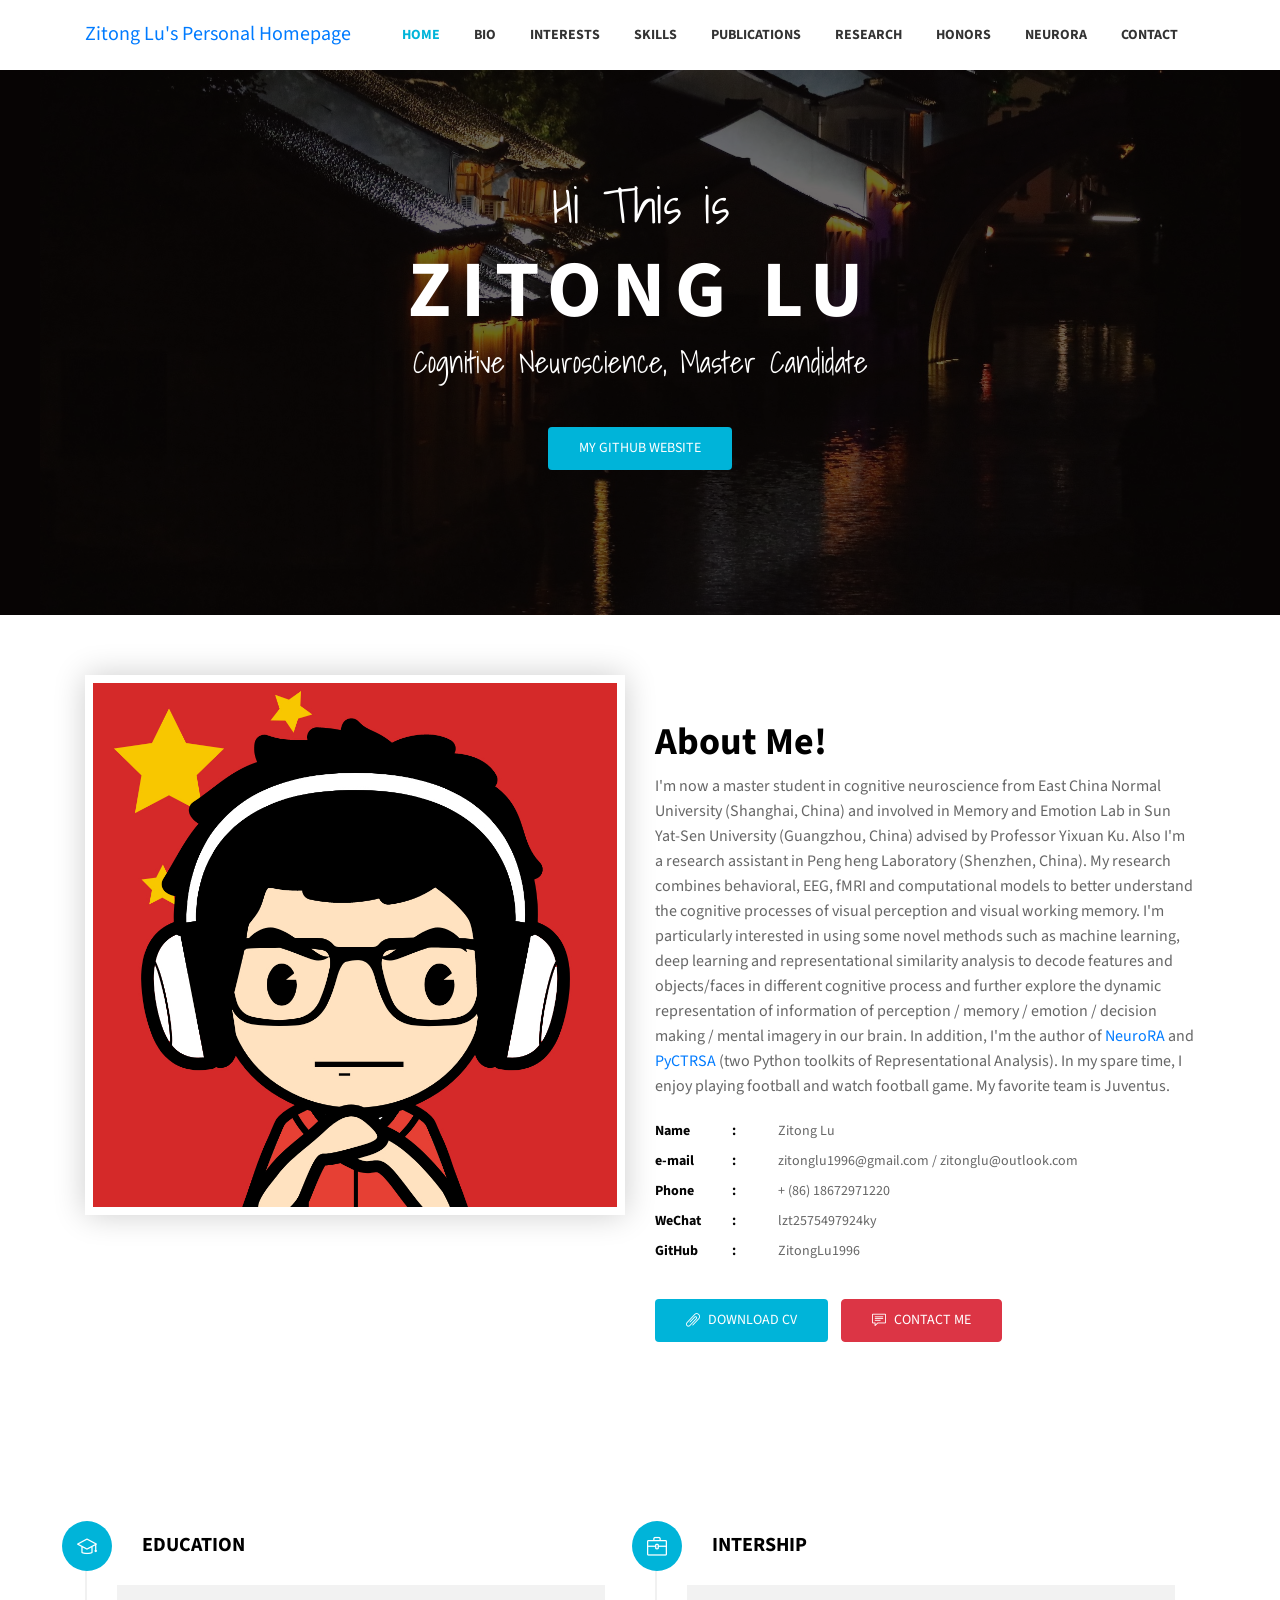
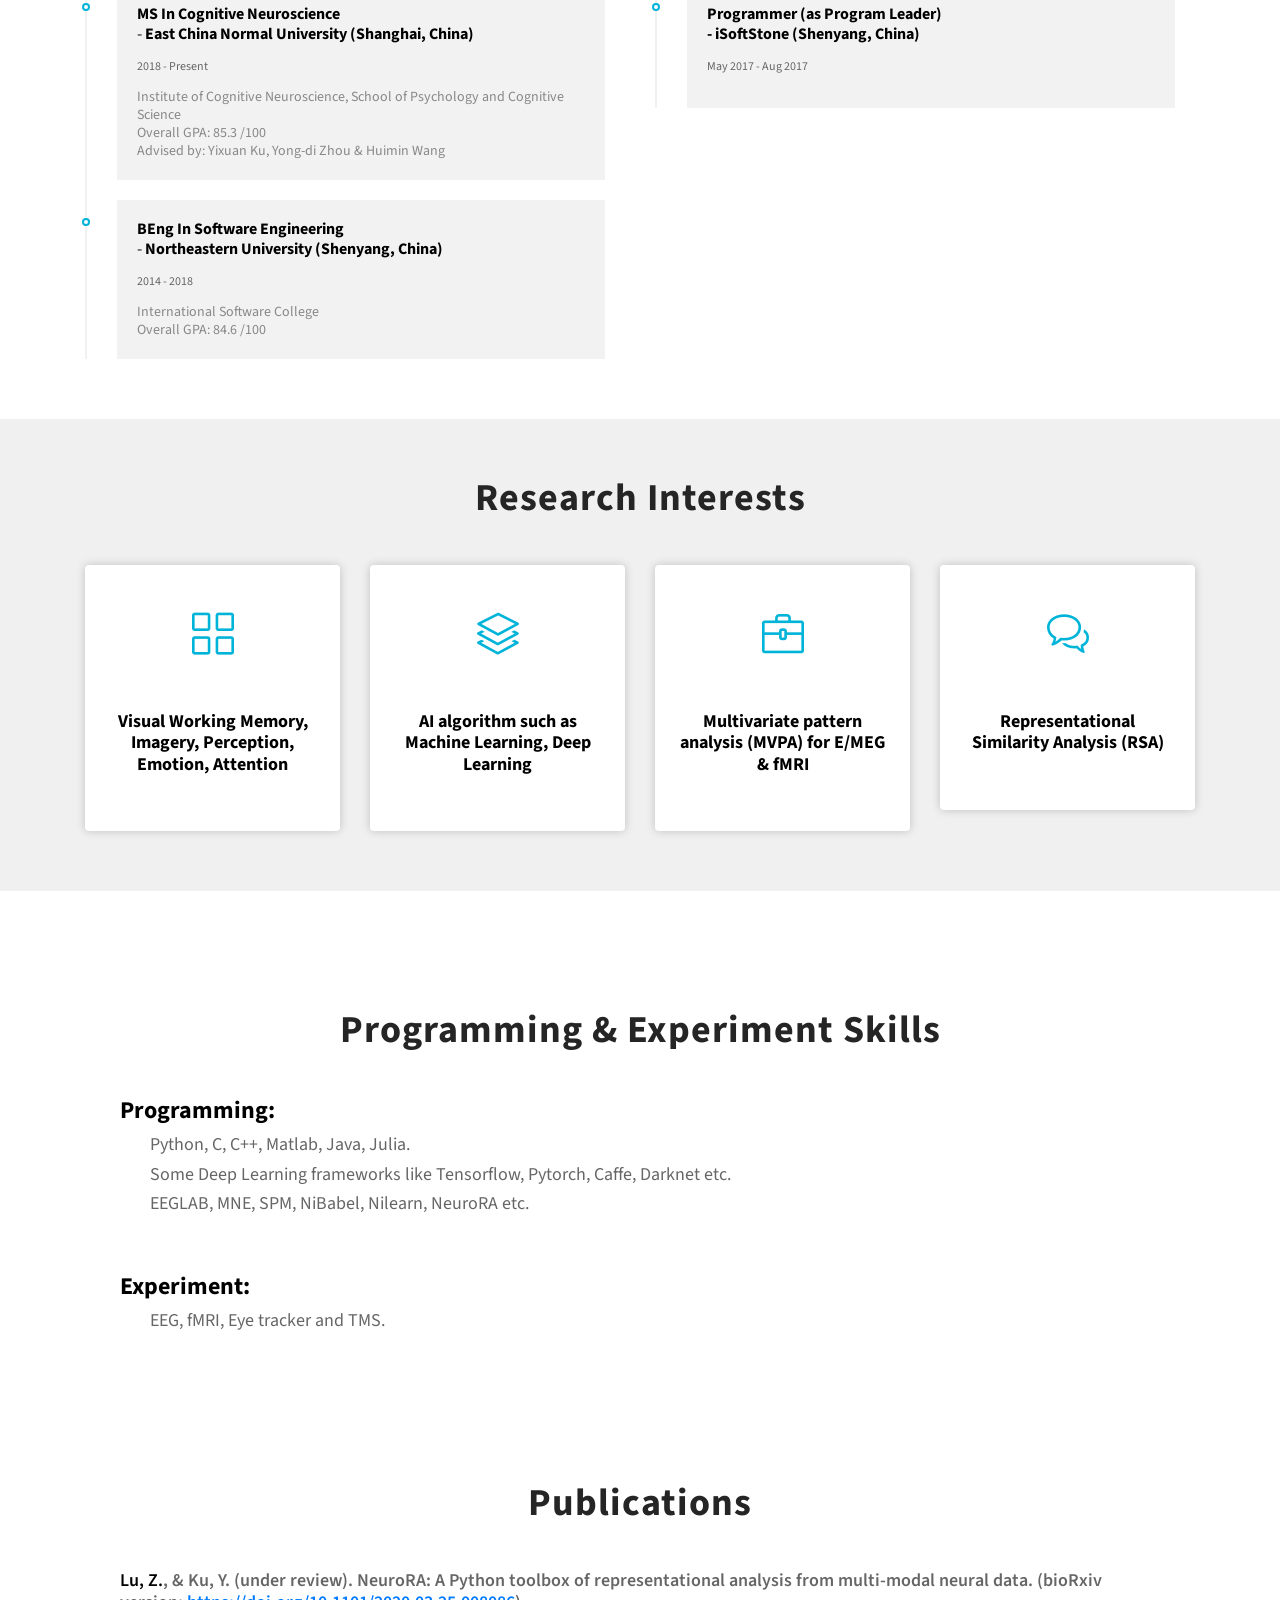
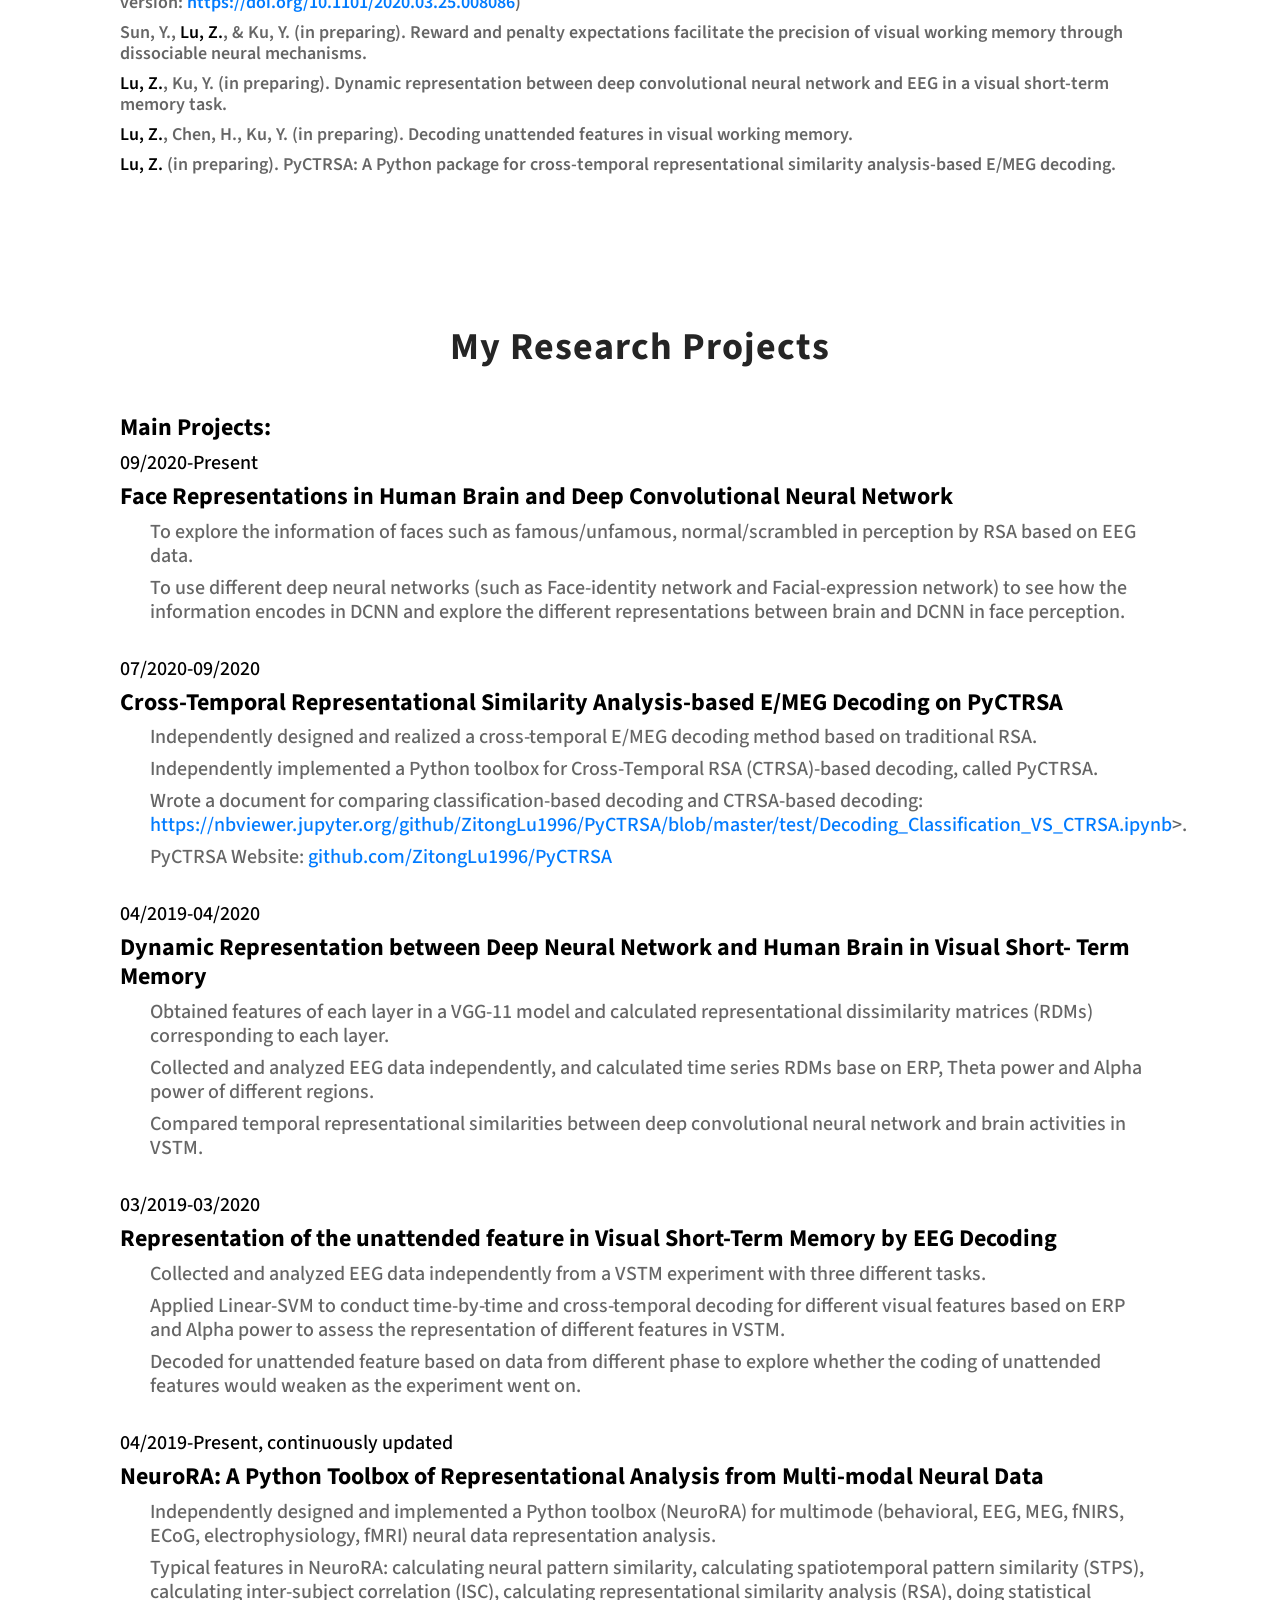
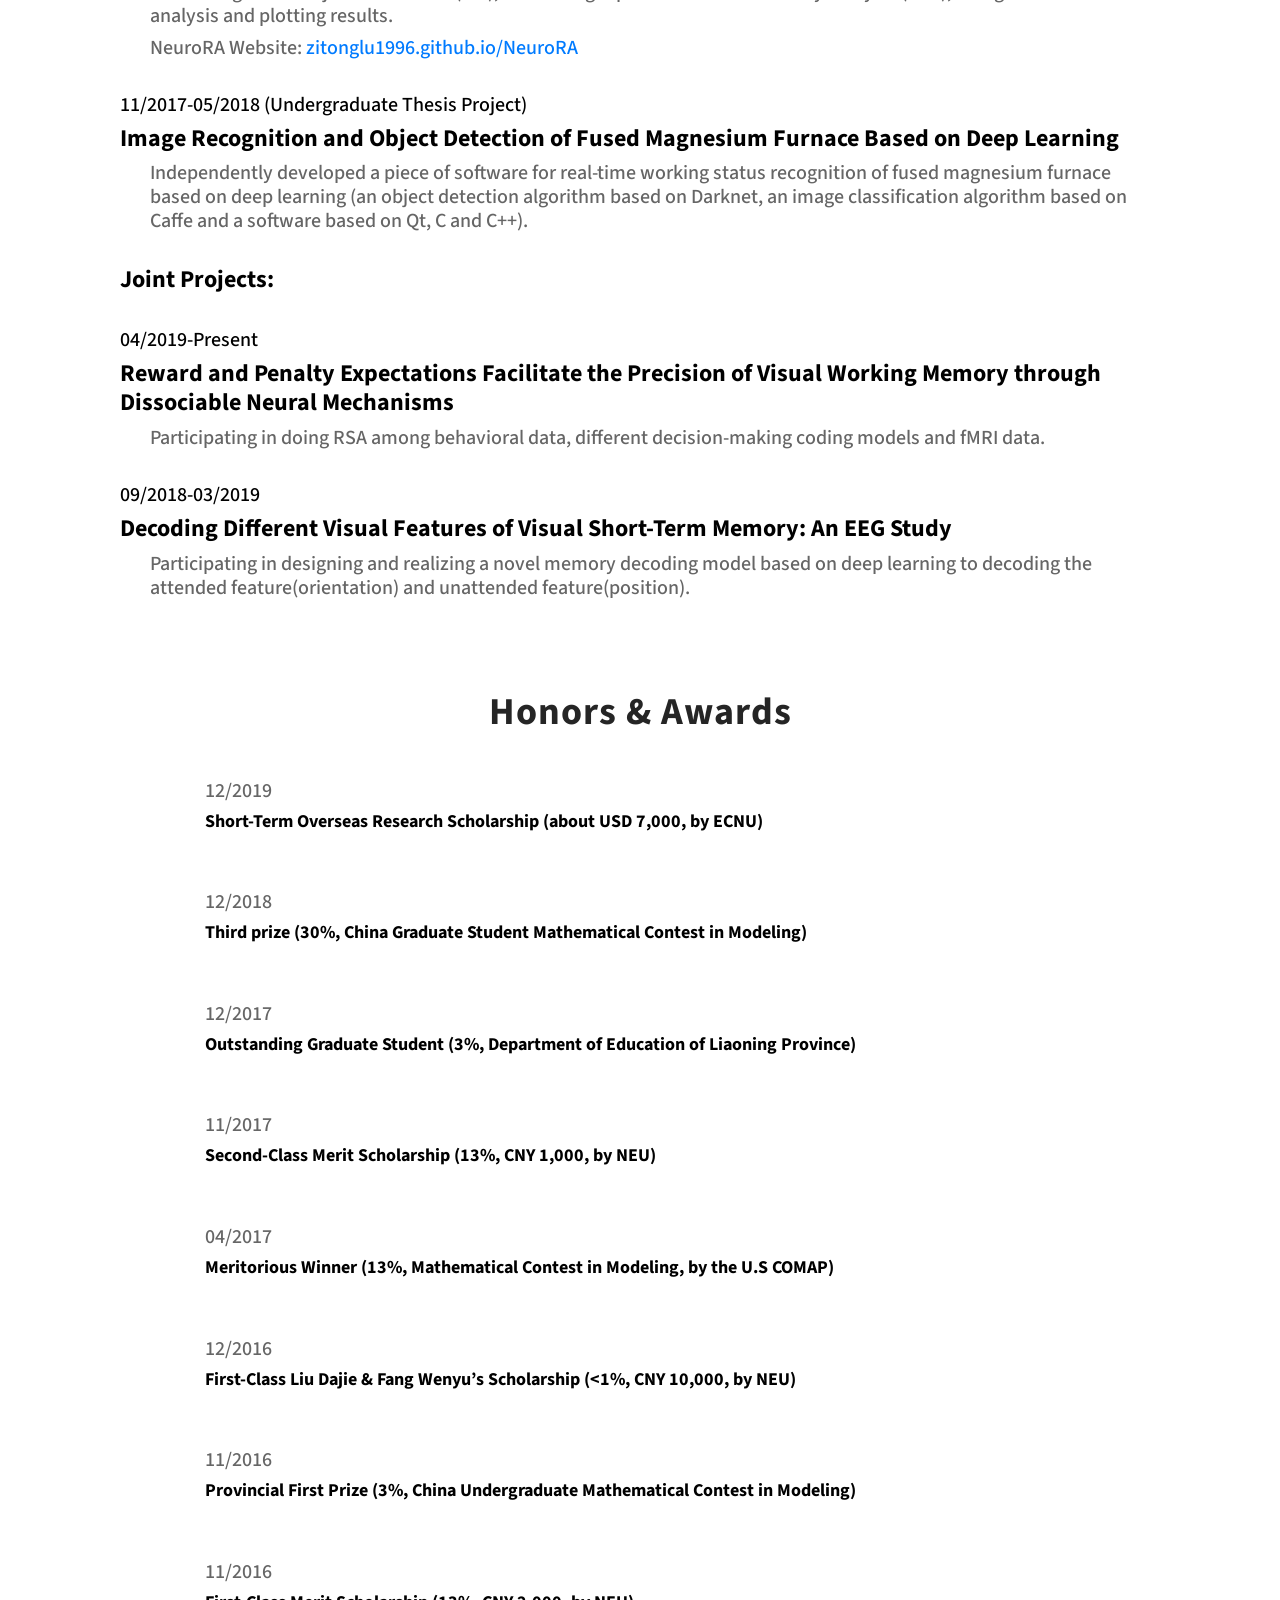
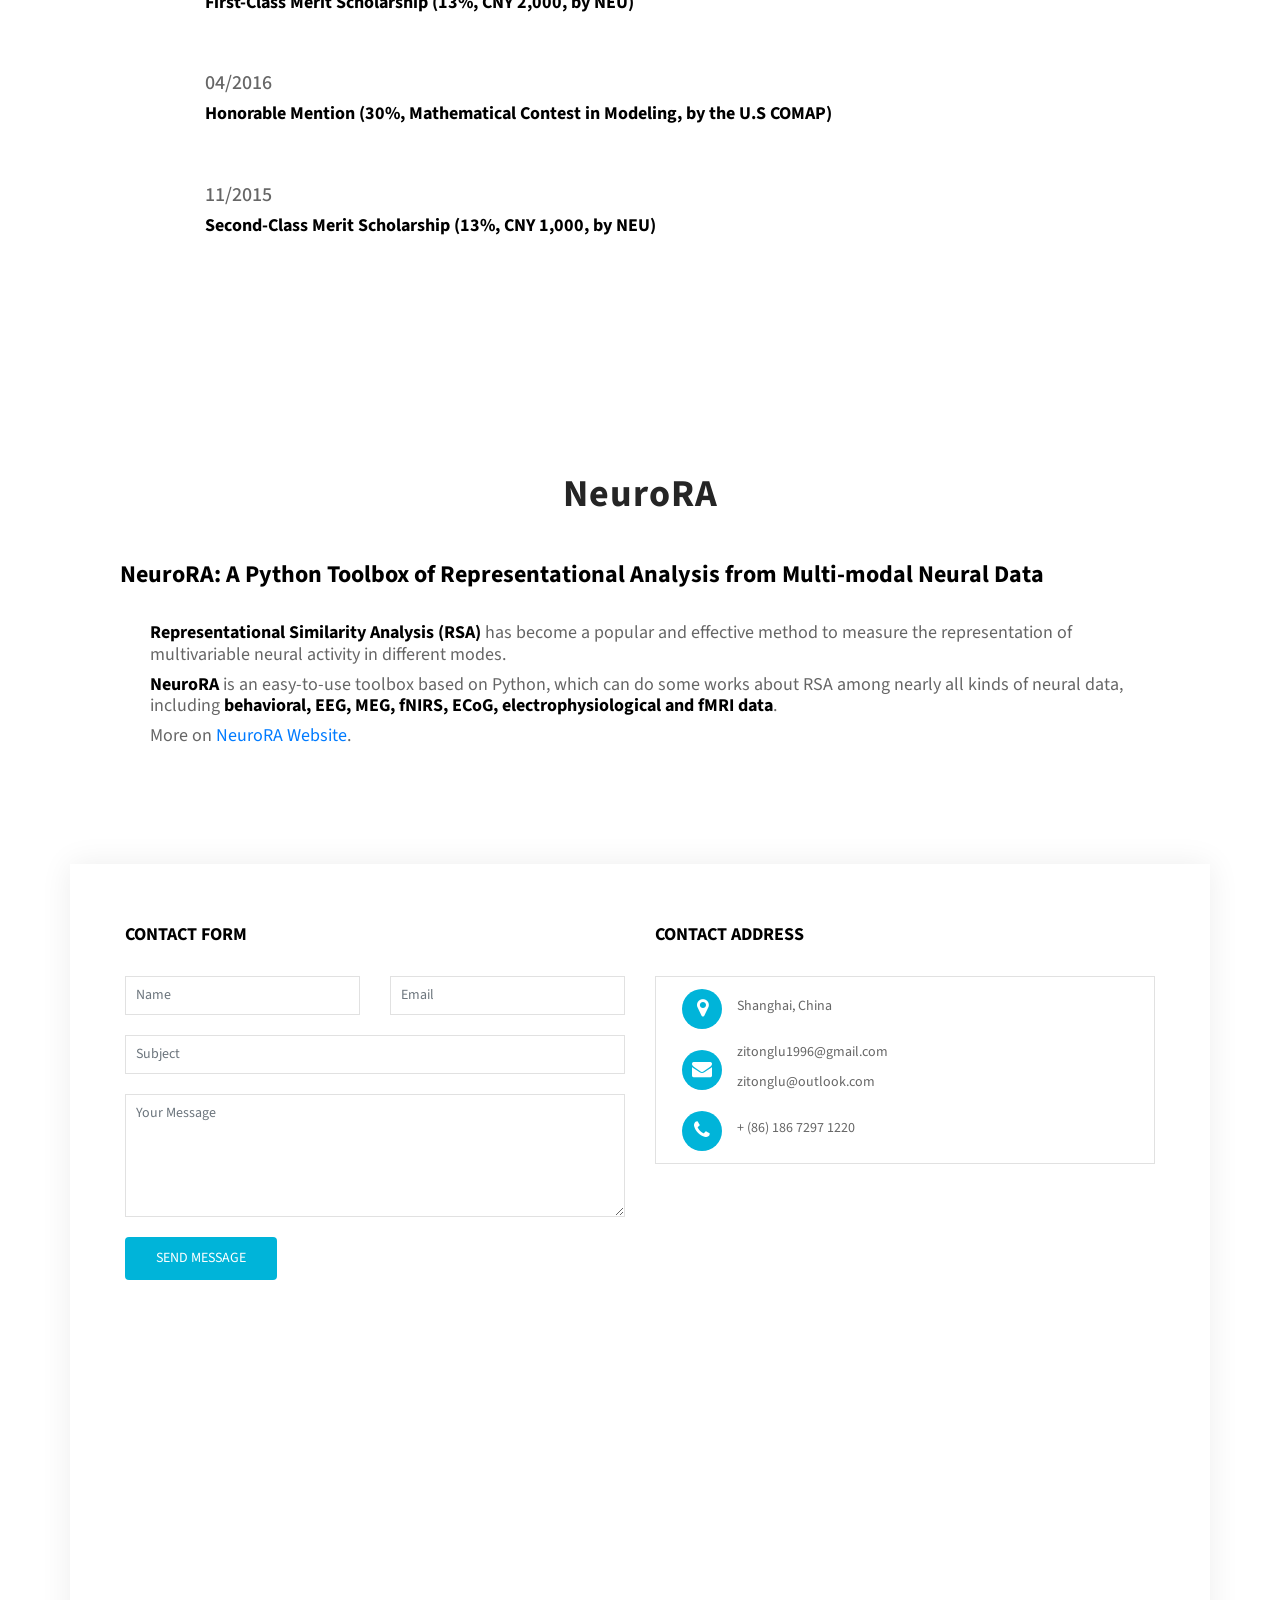
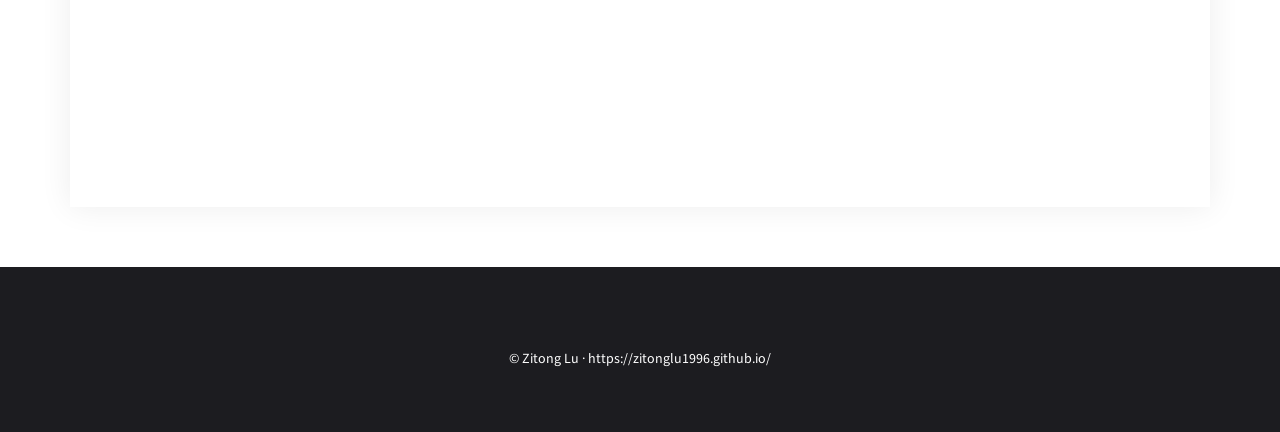
==== commit b3af54b7: "new website" ====
--- a/index.html
+++ b/index.html
@@ -167,7 +167,7 @@
           <div class="col-lg-6 col-md-6 col-sm-12 col-xs-12">
             <div class="profile-wrapper wow fadeInRight" data-wow-delay="0.3s">
               <h3 style="color: black">About Me!</h3>
-              <p style="font-size: medium">I'm now a master student in cognitive neuroscience from East China Normal University (Shanghai, China) and involved in Emotion and Memory Lab in Sun Yat-Sen University (Guangzhou, China) advised by Professor Yixuan Ku. Also I'm a research assistant in Pengcheng Laboratory (Shenzhen, China). My research combines behavioral, EEG, fMRI and computational models to better understand the cognitive processes of visual short-term memory / visual working memory. I'm particularly interested in using some novel methods such as machine learning, deep learning and representational similarity analysis to decode features and objects in different cognitive process and further explore the dynamic representation of information of perception / memory / emotion / decision making / mental imagery in our brain. In addition, I'm the author of <a href="https://zitonglu1996.github.io/NeuroRA/">NeuroRA</a> and <a href="https://github.com/ZitongLu1996/PyCTRSA">PyCTRSA</a> (two Python toolkits of Representational Analysis). In my spare time, I enjoy playing football and watch football game. My favorite team is Juventus.</p>
+              <p style="font-size: medium">I'm now a master student in cognitive neuroscience from East China Normal University (Shanghai, China) and involved in Memory and Emotion Lab in Sun Yat-Sen University (Guangzhou, China) advised by Professor Yixuan Ku. Also I'm a research assistant in Peng heng Laboratory (Shenzhen, China). My research combines behavioral, EEG, fMRI and computational models to better understand the cognitive processes of visual perception and visual working memory. I'm particularly interested in using some novel methods such as machine learning, deep learning and representational similarity analysis to decode features and objects/faces in different cognitive process and further explore the dynamic representation of information of perception / memory / emotion / decision making / mental imagery in our brain. In addition, I'm the author of <a href="https://zitonglu1996.github.io/NeuroRA/">NeuroRA</a> and <a href="https://github.com/ZitongLu1996/PyCTRSA">PyCTRSA</a> (two Python toolkits of Representational Analysis). In my spare time, I enjoy playing football and watch football game. My favorite team is Juventus.</p>
               <div class="about-profile">
                 <ul class="admin-profile">
                   <li><span class="pro-title"> Name </span> <span class="pro-detail">Zitong Lu</span></li>
@@ -255,7 +255,7 @@
               <div class="services-content">
                   <br />
                   <br />
-                <h5 style="font-weight: 700; font-size: large; color: black">Visual Working Memory, Imagery, Perception, Decision Making</h5>
+                <h5 style="font-weight: 700; font-size: large; color: black">Visual Working Memory, Imagery, Perception, Emotion, Attention</h5>
                 <p> </p>
               </div>
             </div>
@@ -331,6 +331,10 @@
       <p class="container">
         <h2 class="section-title wow flipInX" data-wow-delay="0.4s">Publications</h2>
         <h5 style="padding-left: 120px; padding-right: 120px; font-size: large; font-weight: 600;"><a style="color: black; font-weight: 600">Lu, Z.</a>, & Ku, Y. (under review). NeuroRA: A Python toolbox of representational analysis from multi-modal neural data. (bioRxiv version: <a href="https://doi.org/10.1101/2020.03.25.008086">https://doi.org/10.1101/2020.03.25.008086</a>)</h5>
+        <h5 style="padding-left: 120px; padding-right: 120px; font-size: large; font-weight: 600;">Sun, Y., <a style="color: black; font-weight: 600">Lu, Z.</a>, & Ku, Y. (in preparing). Reward and penalty expectations facilitate the precision of visual working memory through dissociable neural mechanisms.</h5>
+        <h5 style="padding-left: 120px; padding-right: 120px; font-size: large; font-weight: 600;"><a style="color: black; font-weight: 600">Lu, Z.</a>, Ku, Y. (in preparing). Dynamic representation between deep convolutional neural network and EEG in a visual short-term memory task.</h5>
+        <h5 style="padding-left: 120px; padding-right: 120px; font-size: large; font-weight: 600;"><a style="color: black; font-weight: 600">Lu, Z.</a>, Chen, H., Ku, Y. (in preparing). Decoding unattended features in visual working memory.</h5>
+        <h5 style="padding-left: 120px; padding-right: 120px; font-size: large; font-weight: 600;"><a style="color: black; font-weight: 600">Lu, Z.</a> (in preparing). PyCTRSA: A Python package for cross-temporal representational similarity analysis-based E/MEG decoding.</h5>
   <br />
     </div>
       <!-- Container Ends -->
@@ -345,11 +349,17 @@
 
         <h2 style="padding-left: 120px; padding-right: 120px; font-size: x-large; color: black">Main Projects:</h2>
 
-        <h5 style="padding-left: 120px; padding-right: 120px; color: black">07/2020-Present</h5>
+        <h5 style="padding-left: 120px; padding-right: 120px; color: black">09/2020-Present</h5>
+        <h2 style="padding-left: 120px; padding-right: 120px; font-size: x-large; color: black">Face Representations in Human Brain and Deep Convolutional Neural Network</h2>
+        <h5 style="padding-left: 150px; padding-right: 120px">To explore the information of faces such as famous/unfamous, normal/scrambled in perception by RSA based on EEG data.</h5>
+        <h5 style="padding-left: 150px; padding-right: 120px">To use different deep neural networks (such as Face-identity network and Facial-expression network) to see how the information encodes in DCNN and explore the different representations between brain and DCNN in face perception.</h5>
+  <br />
+
+        <h5 style="padding-left: 120px; padding-right: 120px; color: black">07/2020-09/2020</h5>
         <h2 style="padding-left: 120px; padding-right: 120px; font-size: x-large; color: black">Cross-Temporal Representational Similarity Analysis-based E/MEG Decoding on PyCTRSA</h2>
         <h5 style="padding-left: 150px; padding-right: 120px">Independently designed and realized a cross-temporal E/MEG decoding method based on traditional RSA.</h5>
         <h5 style="padding-left: 150px; padding-right: 120px">Independently implemented a Python toolbox for Cross-Temporal RSA (CTRSA)-based decoding, called PyCTRSA.</h5>
-  <h5 style="padding-left: 150px; padding-right: 120px">Wrote a document for comparing classification-based decoding and CTRSA-based decoding: <a href="https://nbviewer.jupyter.org/github/ZitongLu1996/PyCTRSA/blob/master/test/Decoding_Classification_VS_CTRSA.ipynb">https://nbviewer.jupyter.org/github/ZitongLu1996/PyCTRSA/blob/master/test/Decoding_Classification_VS_CTRSA.ipynb</a>>.</h5>
+        <h5 style="padding-left: 150px; padding-right: 120px">Wrote a document for comparing classification-based decoding and CTRSA-based decoding: <a href="https://nbviewer.jupyter.org/github/ZitongLu1996/PyCTRSA/blob/master/test/Decoding_Classification_VS_CTRSA.ipynb">https://nbviewer.jupyter.org/github/ZitongLu1996/PyCTRSA/blob/master/test/Decoding_Classification_VS_CTRSA.ipynb</a>>.</h5>
         <h5 style="padding-left: 150px; padding-right: 120px">PyCTRSA Website: <a href="https://github.com/ZitongLu1996/PyCTRSA/">github.com/ZitongLu1996/PyCTRSA</a></h5></p>
   <br />
 
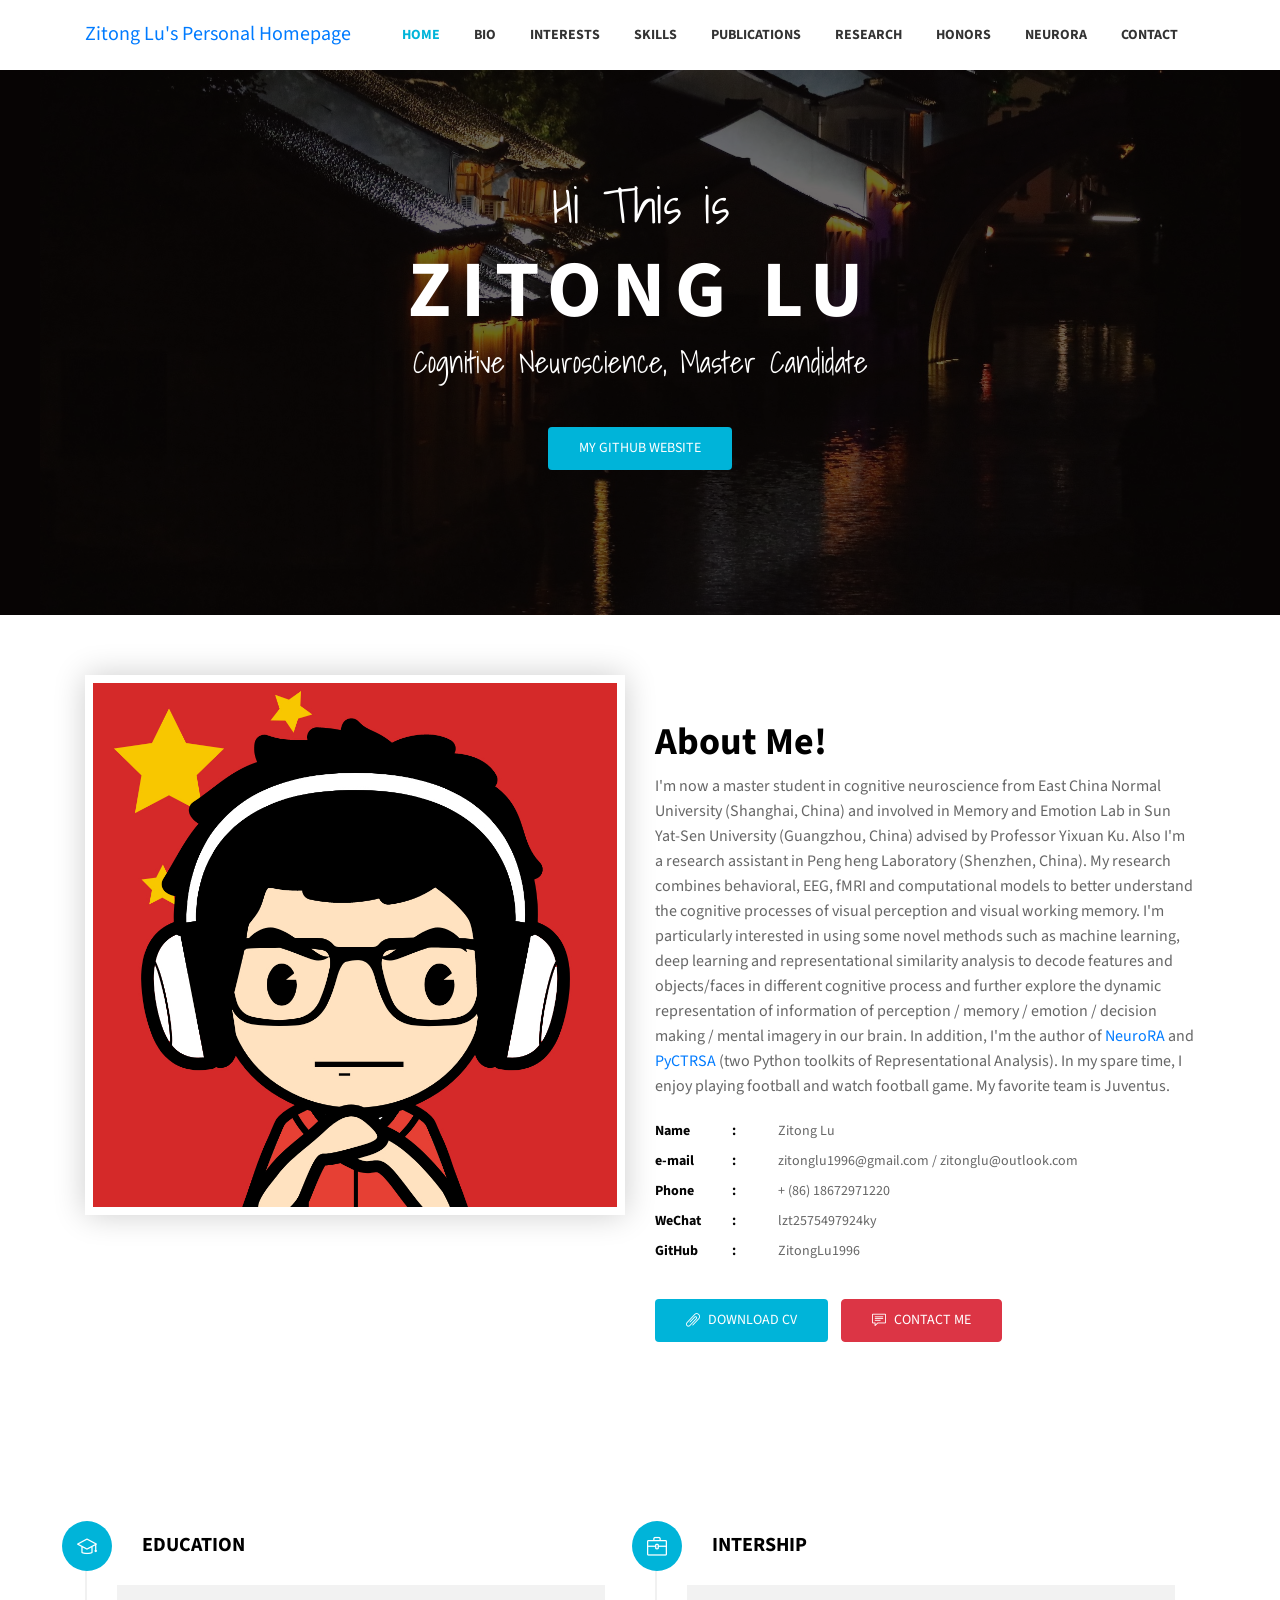
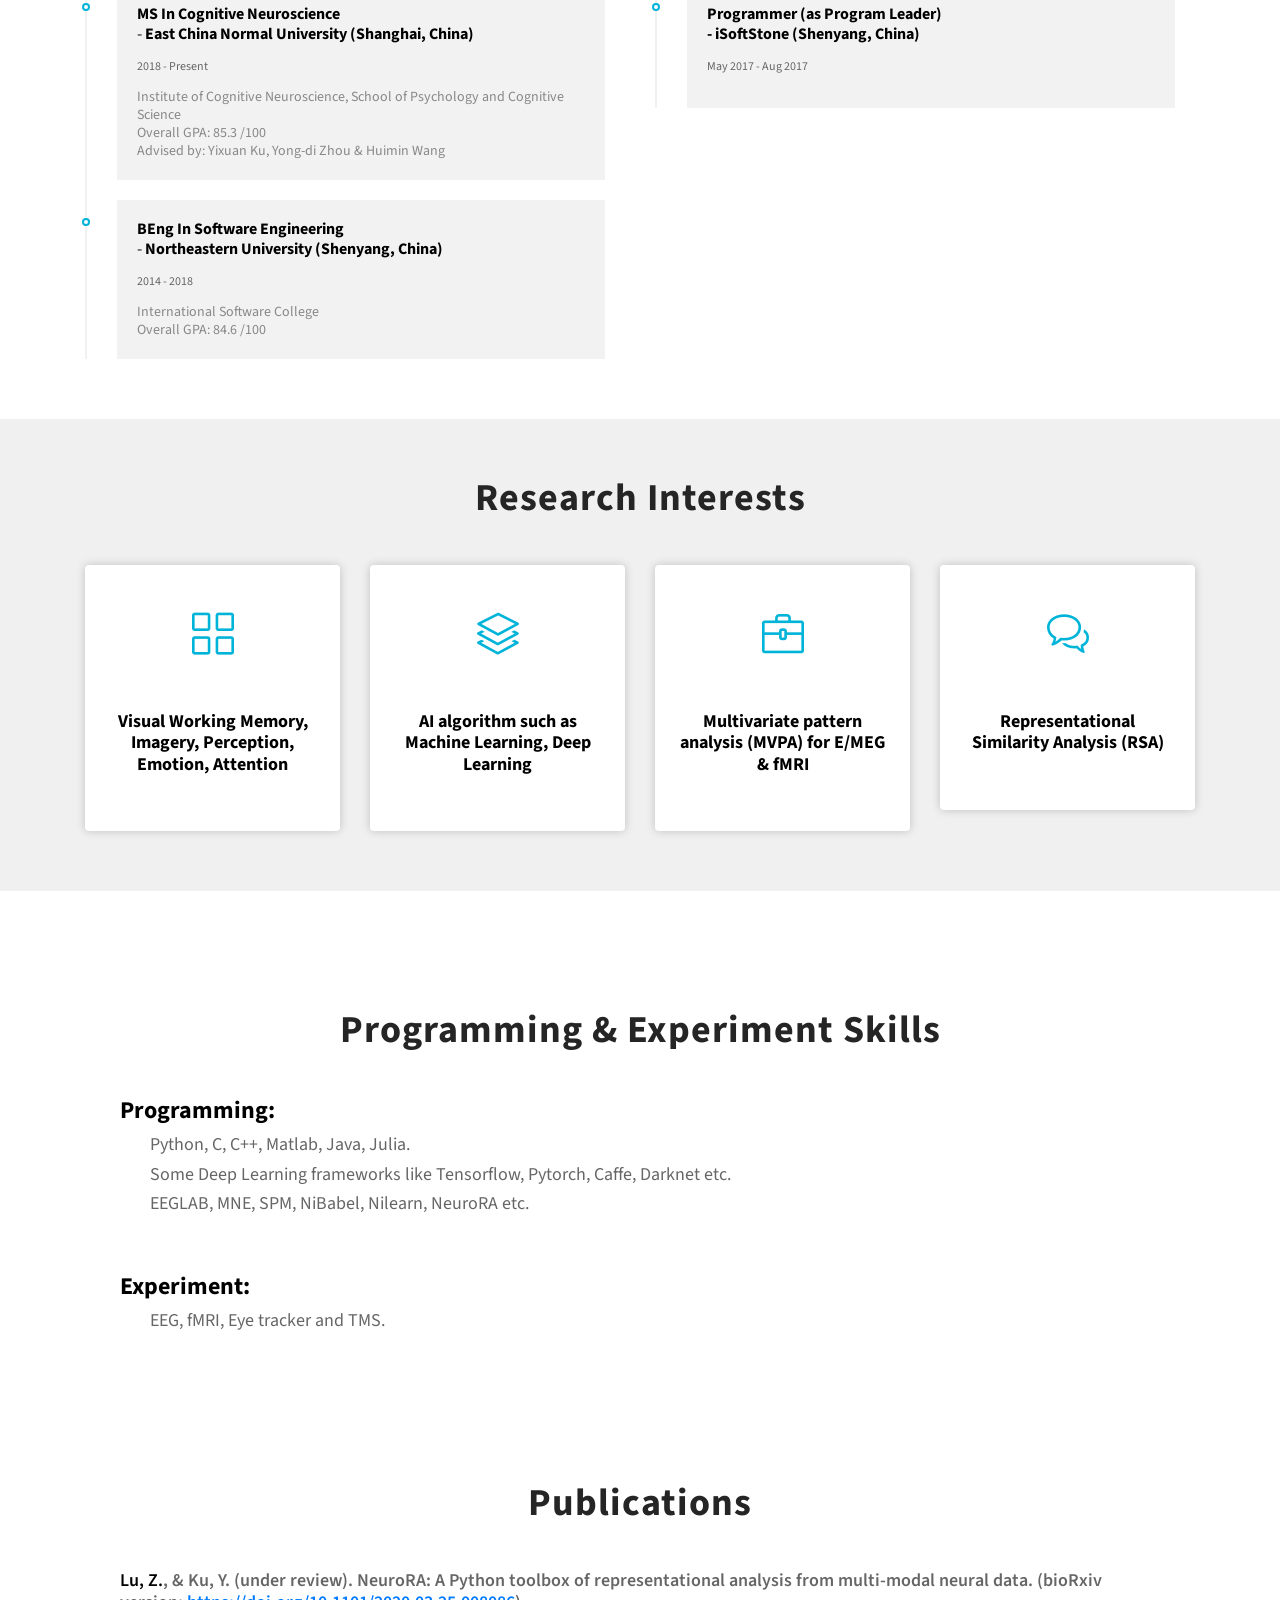
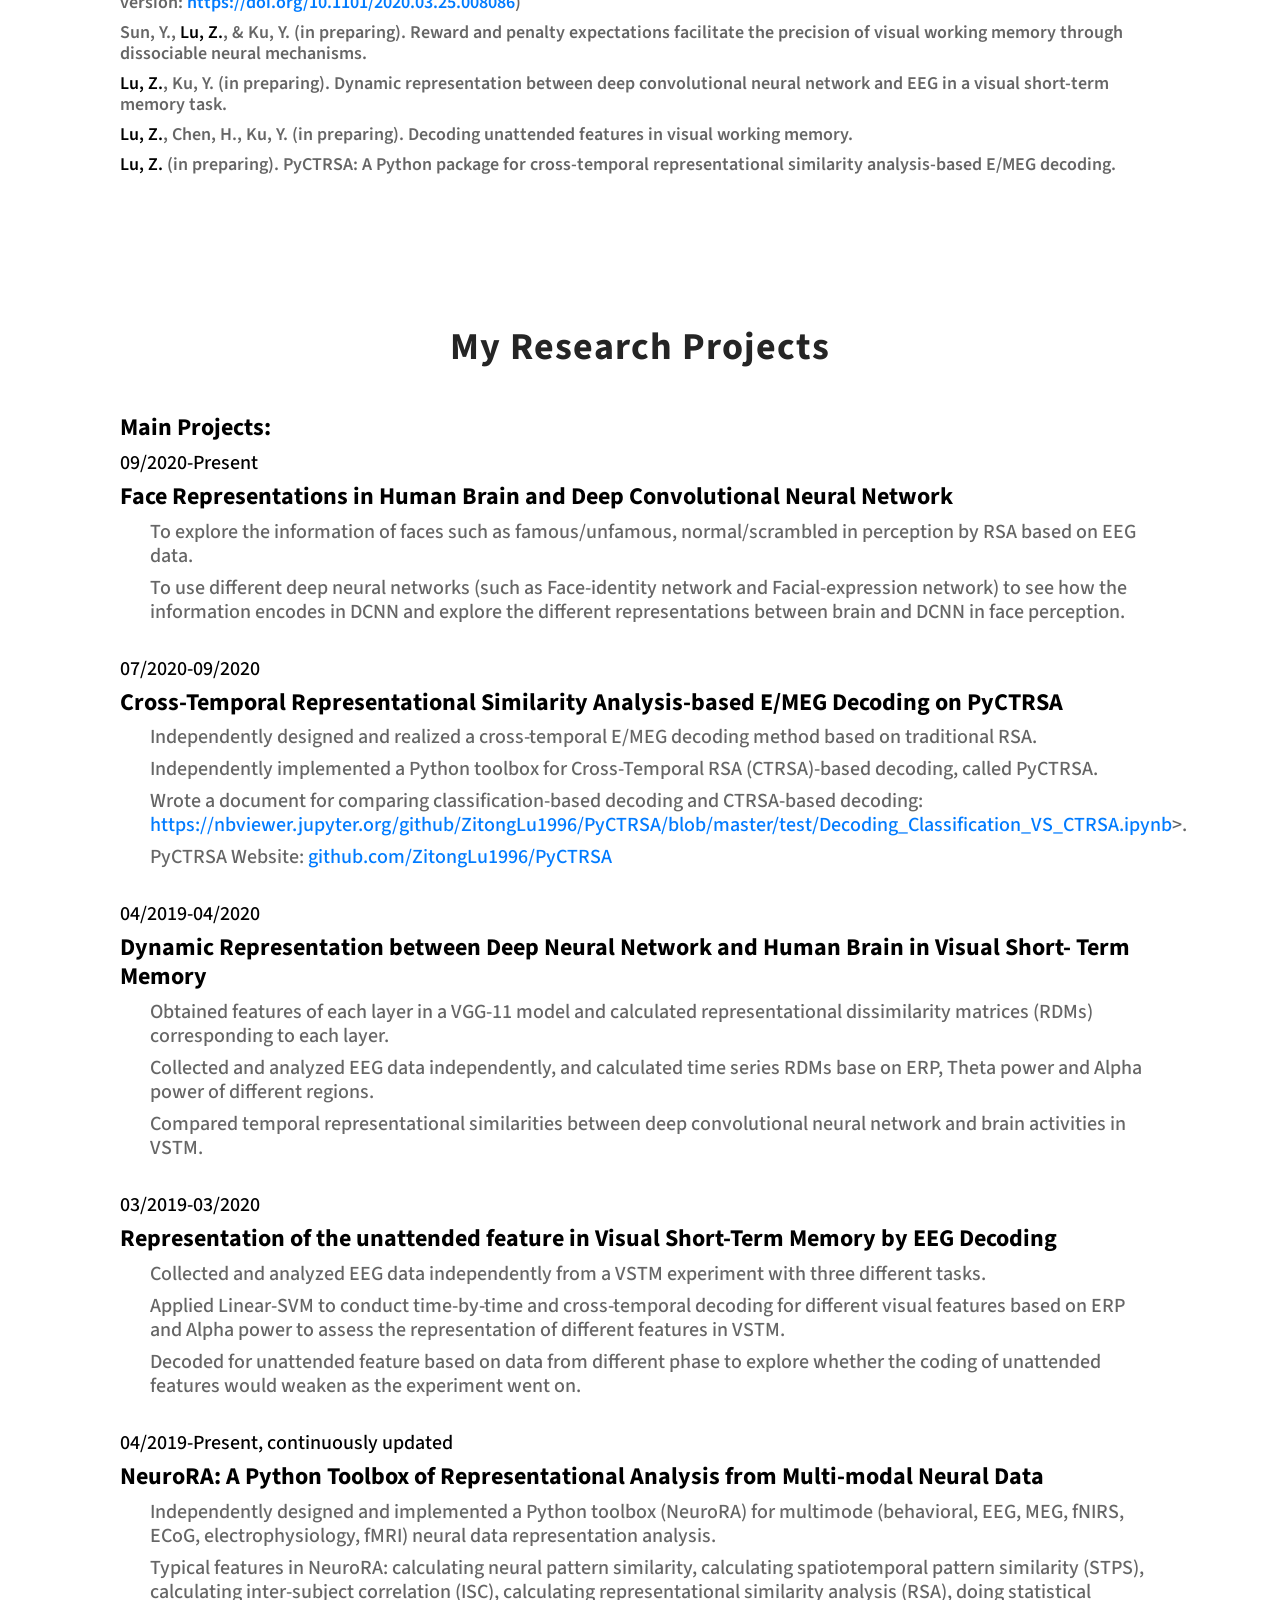
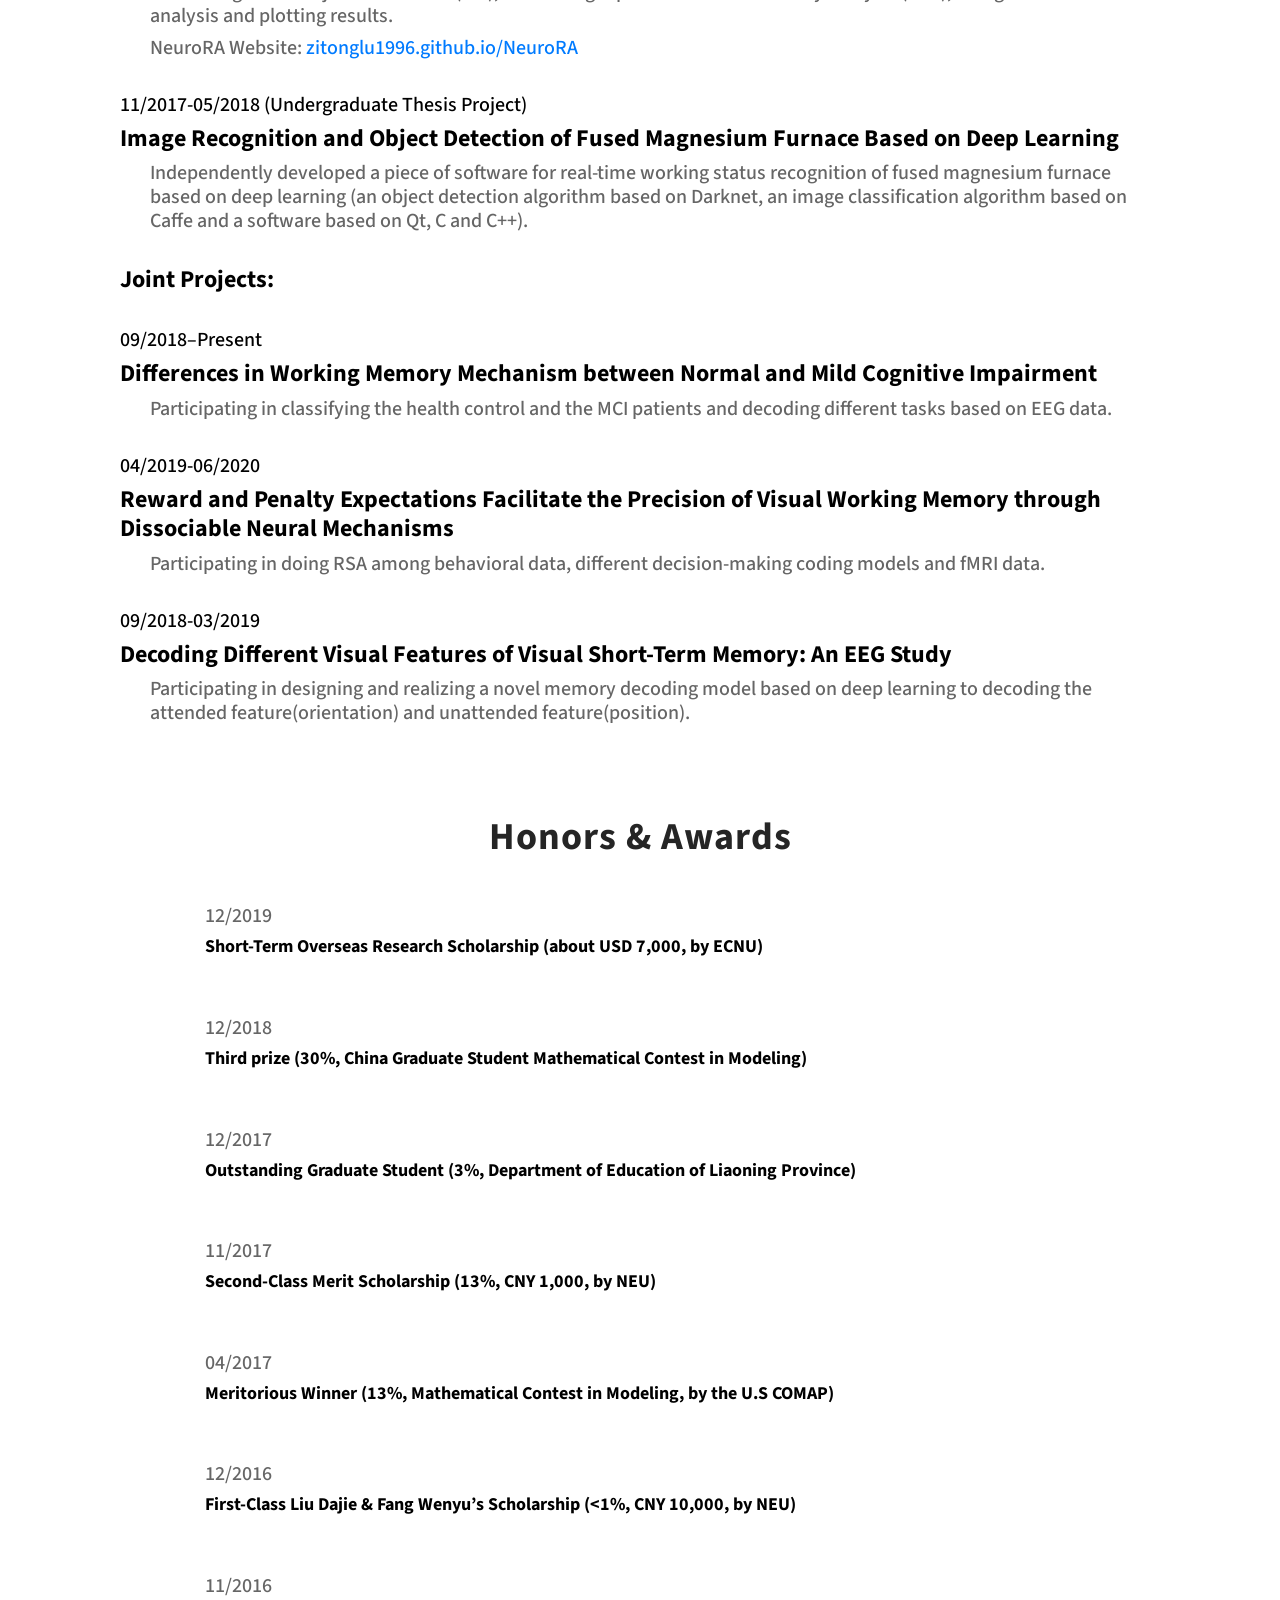
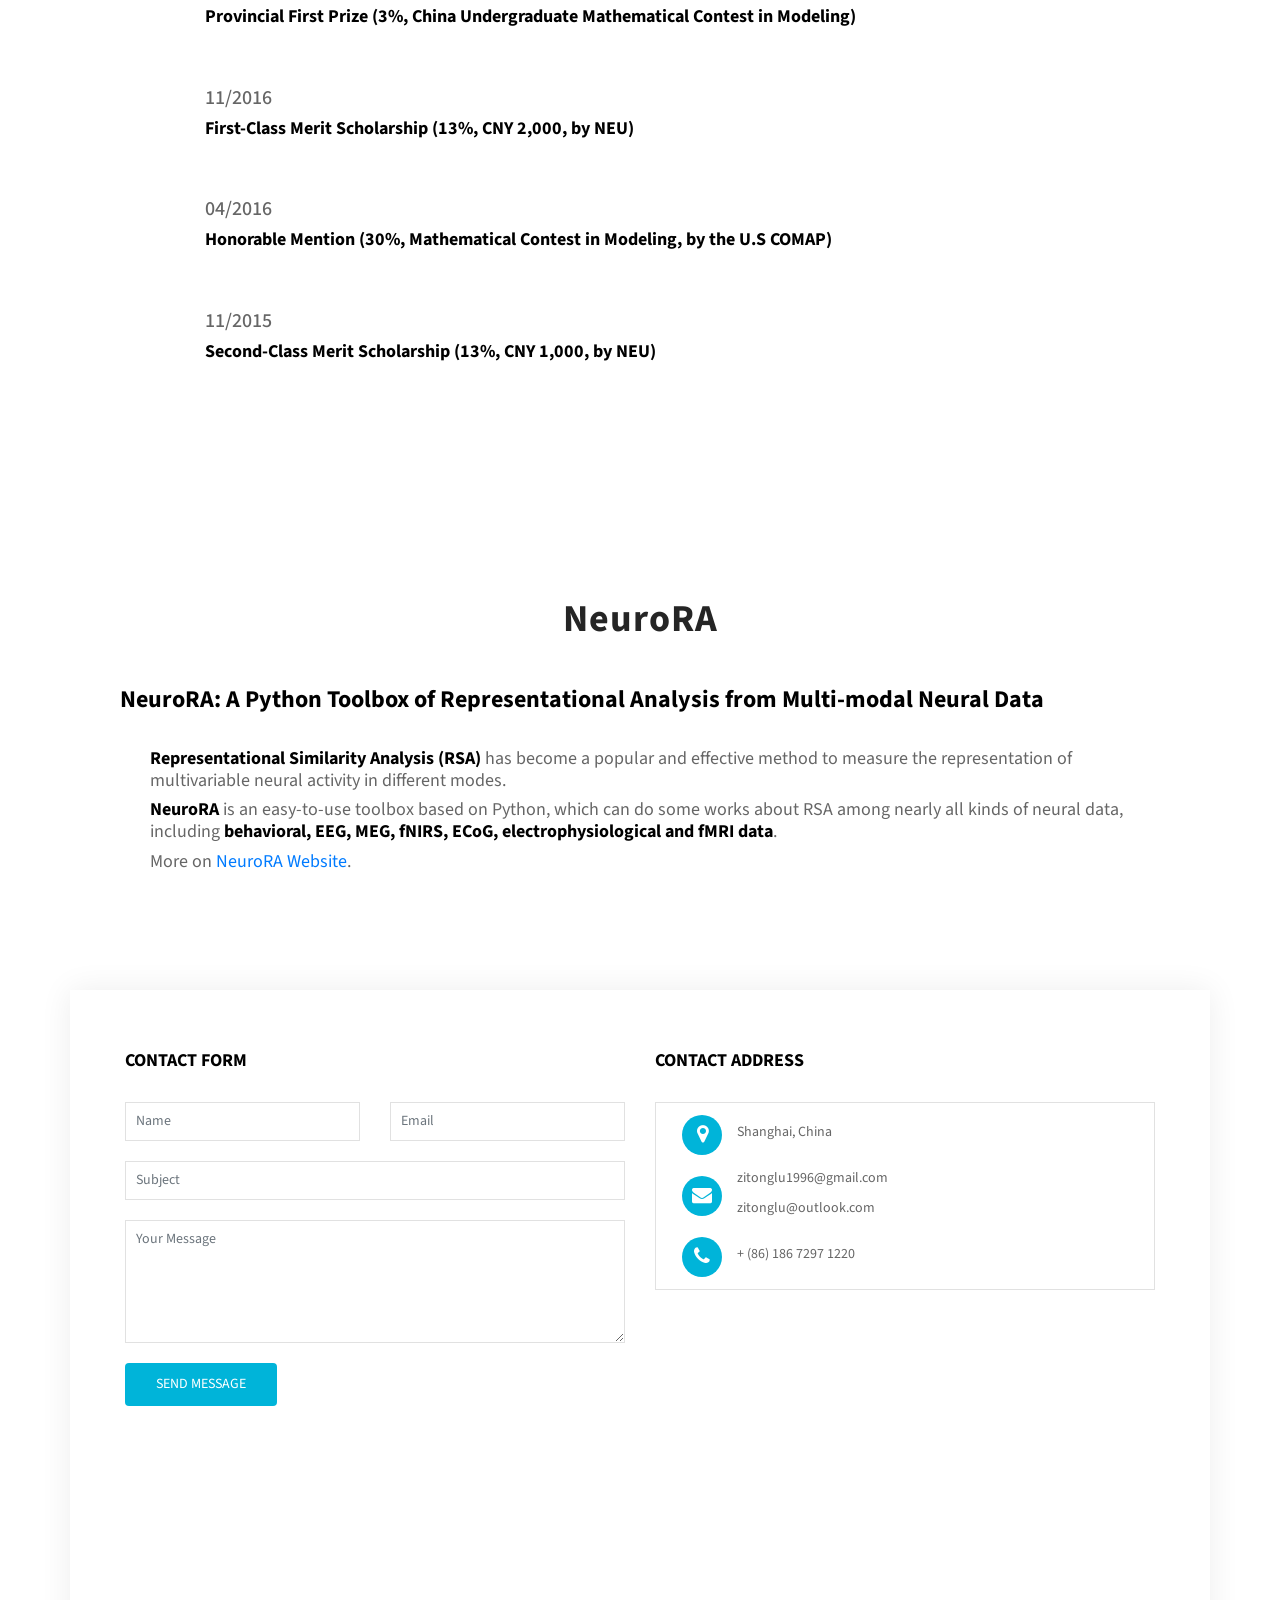
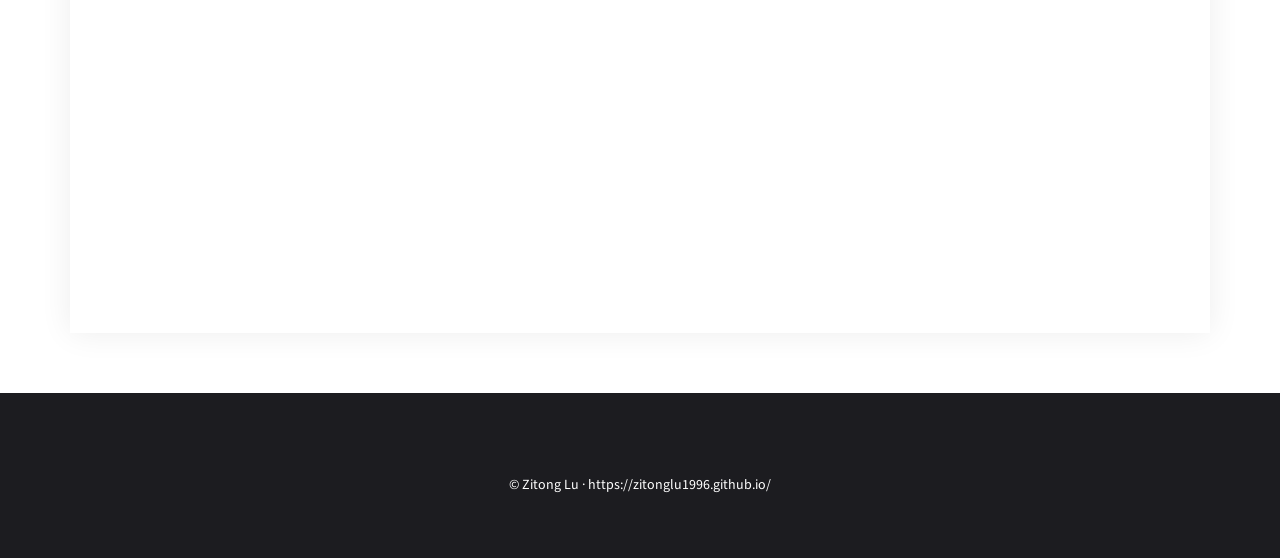
==== commit f7bbc934: "new CV" ====
--- a/index.html
+++ b/index.html
@@ -392,7 +392,12 @@
         <h2 style="padding-left: 120px; padding-right: 120px; font-size: x-large; color: black">Joint Projects:</h2>
         <br />
 
-        <h5 style="padding-left: 120px; padding-right: 120px; color: black">04/2019-Present</h5>
+        <h5 style="padding-left: 120px; padding-right: 120px; color: black">09/2018–Present</h5>
+        <h2 style="padding-left: 120px; padding-right: 120px; font-size: x-large; color: black">Differences in Working Memory Mechanism between Normal and Mild Cognitive Impairment</h2>
+        <h5 style="padding-left: 150px; padding-right: 120px">Participating in classifying the health control and the MCI patients and decoding different tasks based on EEG data.</h5></p>
+  <br />
+
+        <h5 style="padding-left: 120px; padding-right: 120px; color: black">04/2019-06/2020</h5>
         <h2 style="padding-left: 120px; padding-right: 120px; font-size: x-large; color: black">Reward and Penalty Expectations Facilitate the Precision of Visual Working Memory through Dissociable Neural Mechanisms</h2>
         <h5 style="padding-left: 150px; padding-right: 120px">Participating in doing RSA among behavioral data, different decision-making coding models and fMRI data.</h5></p>
   <br />
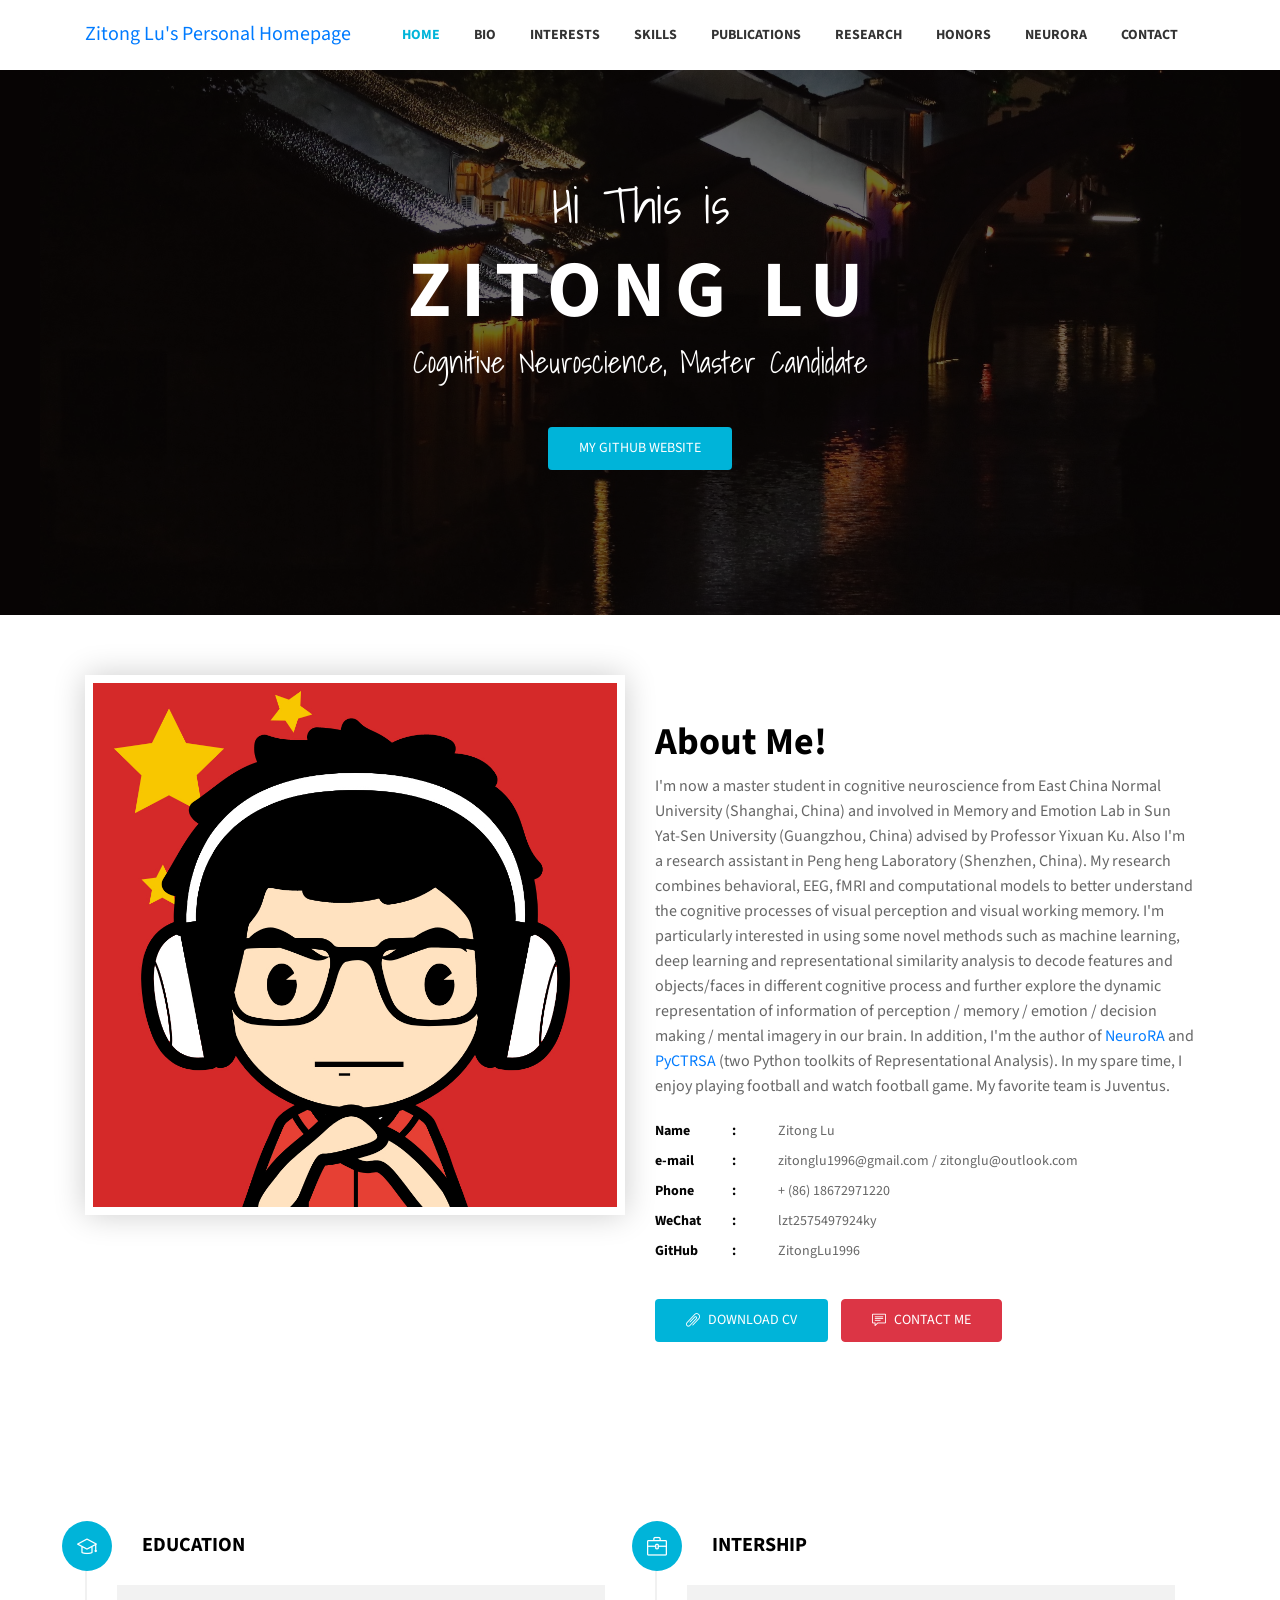
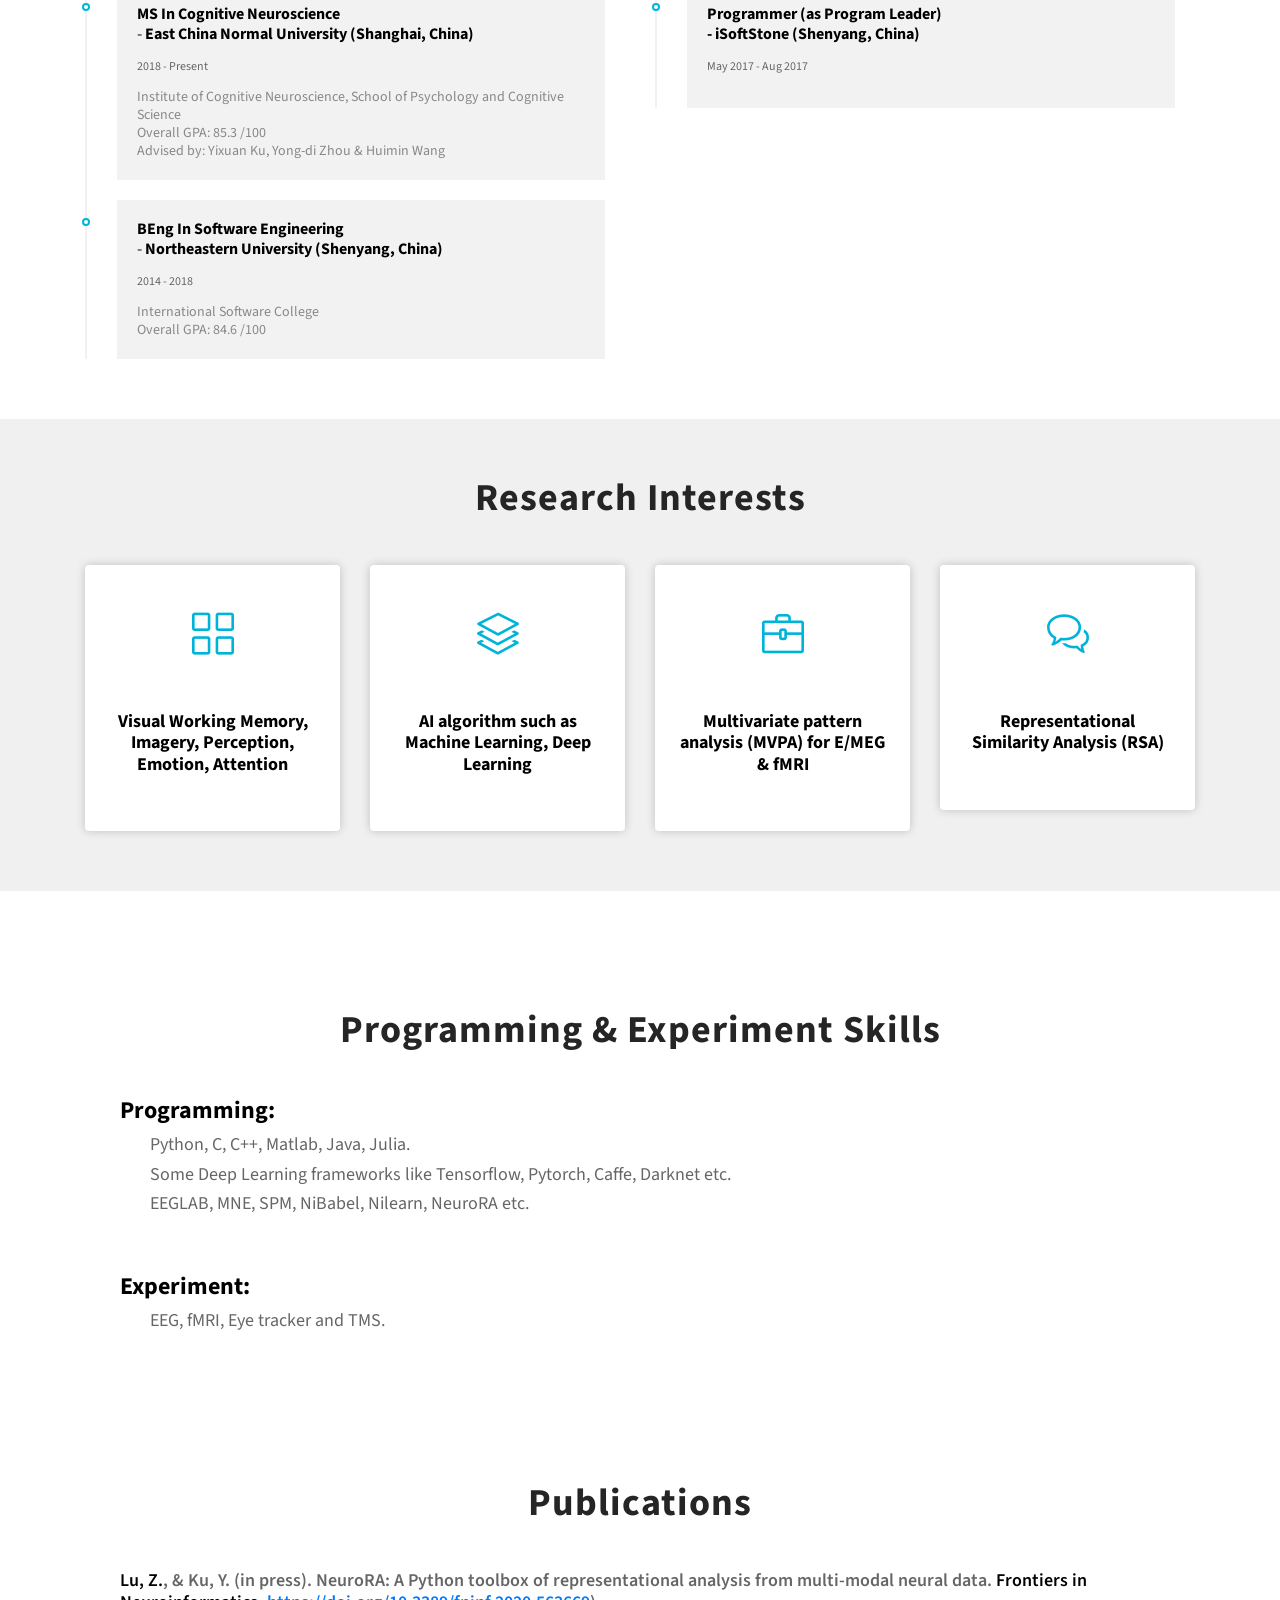
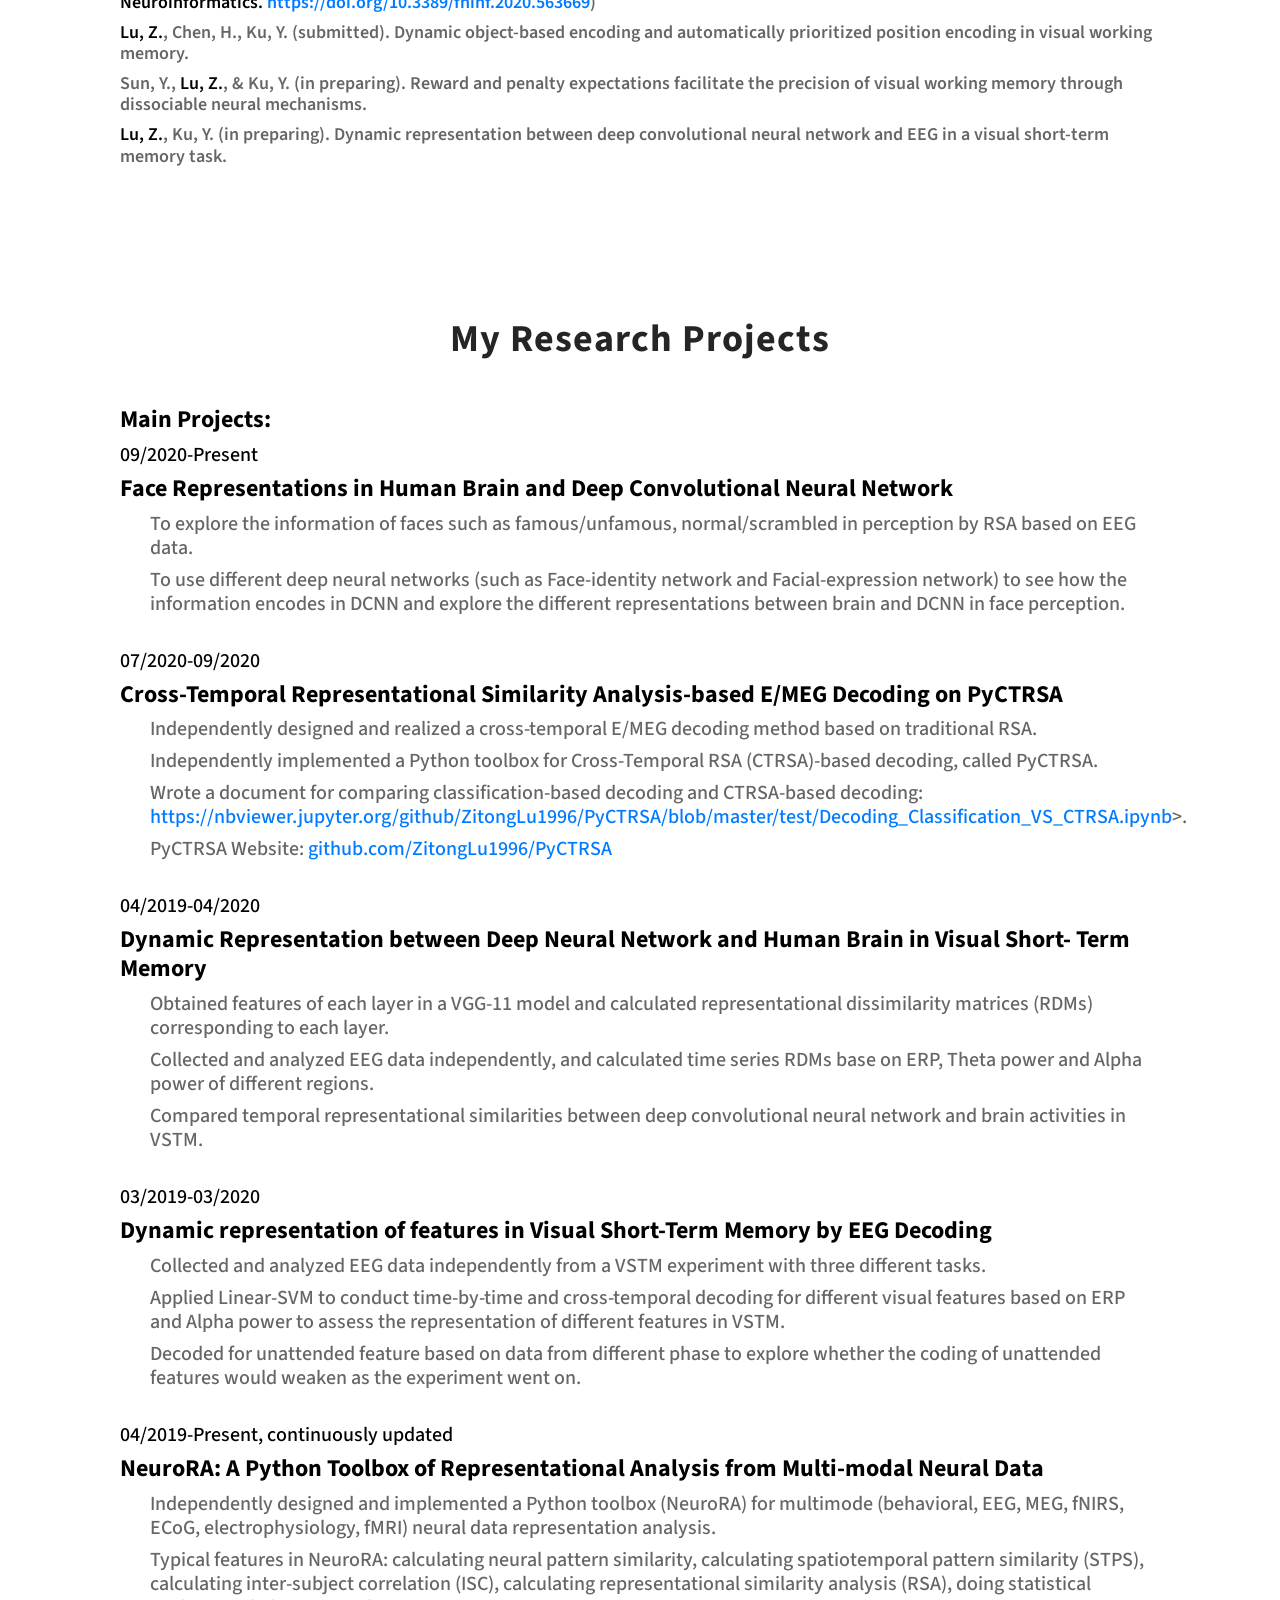
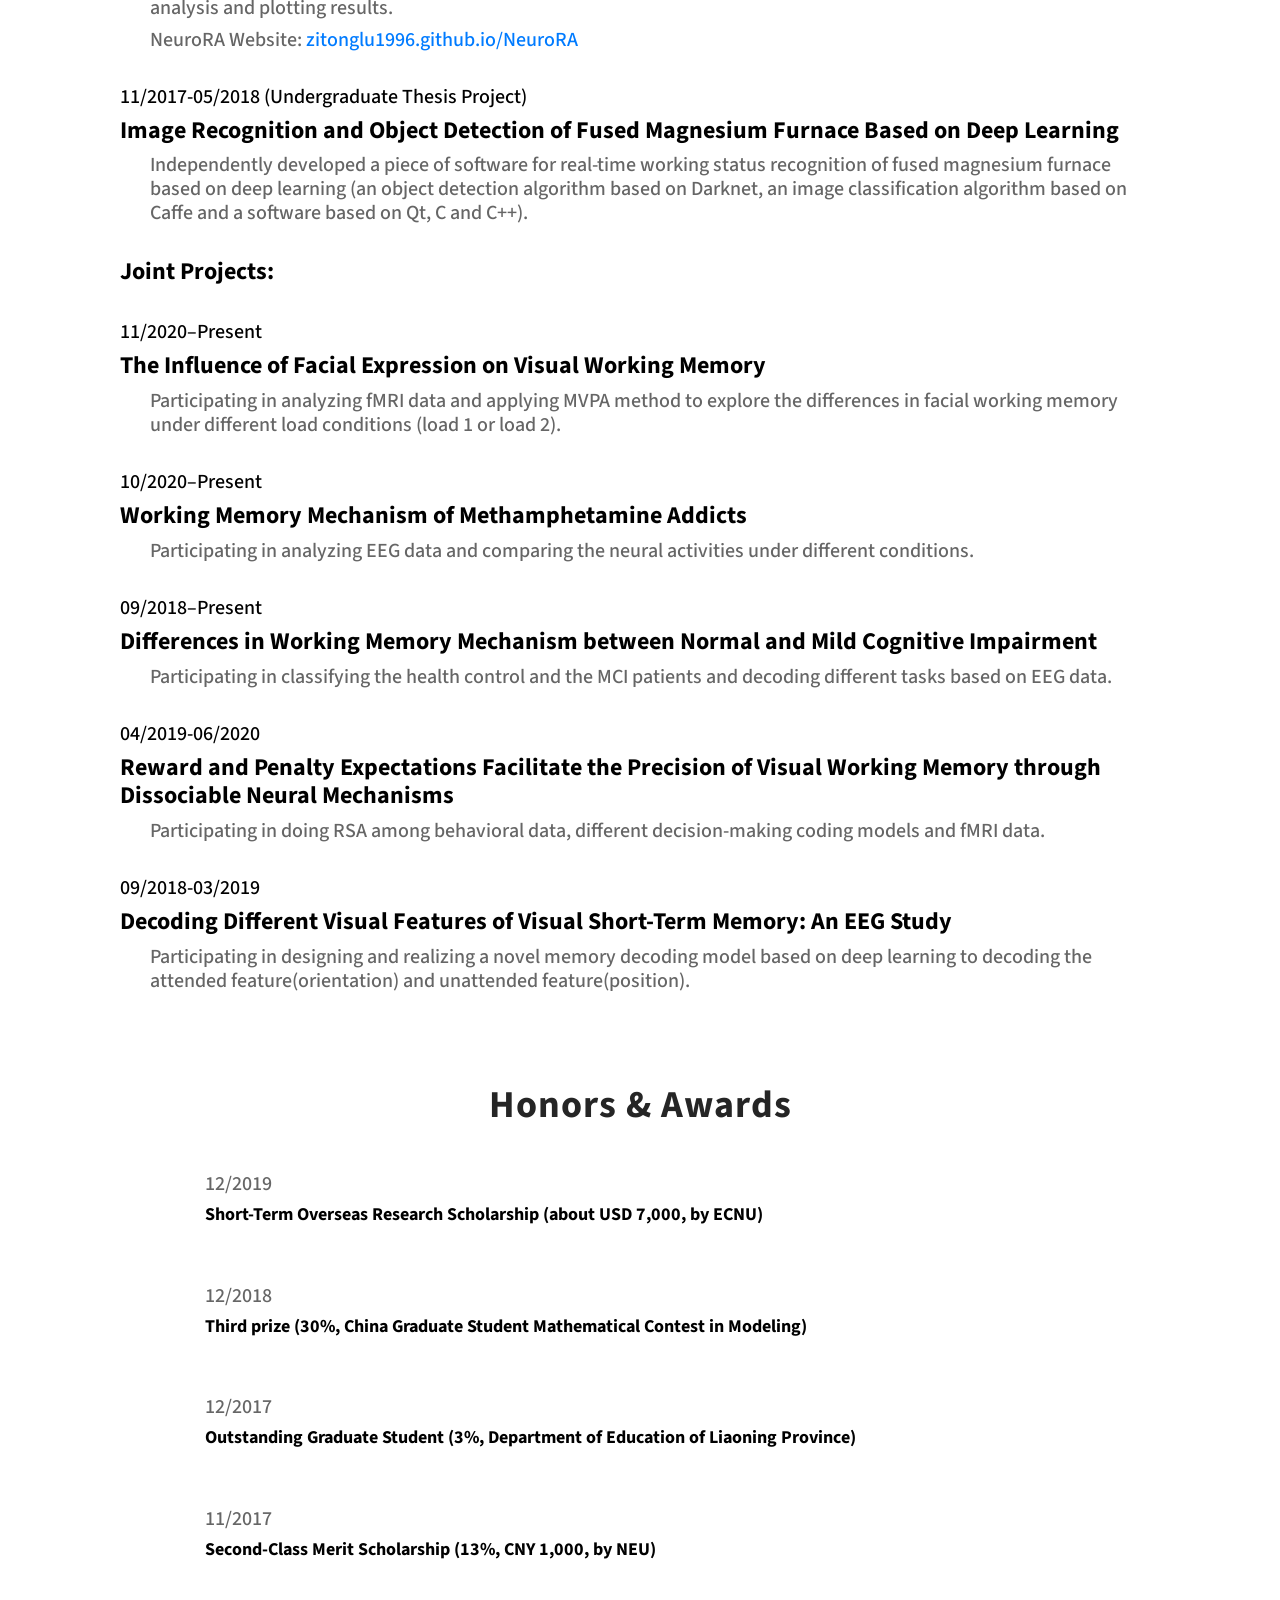
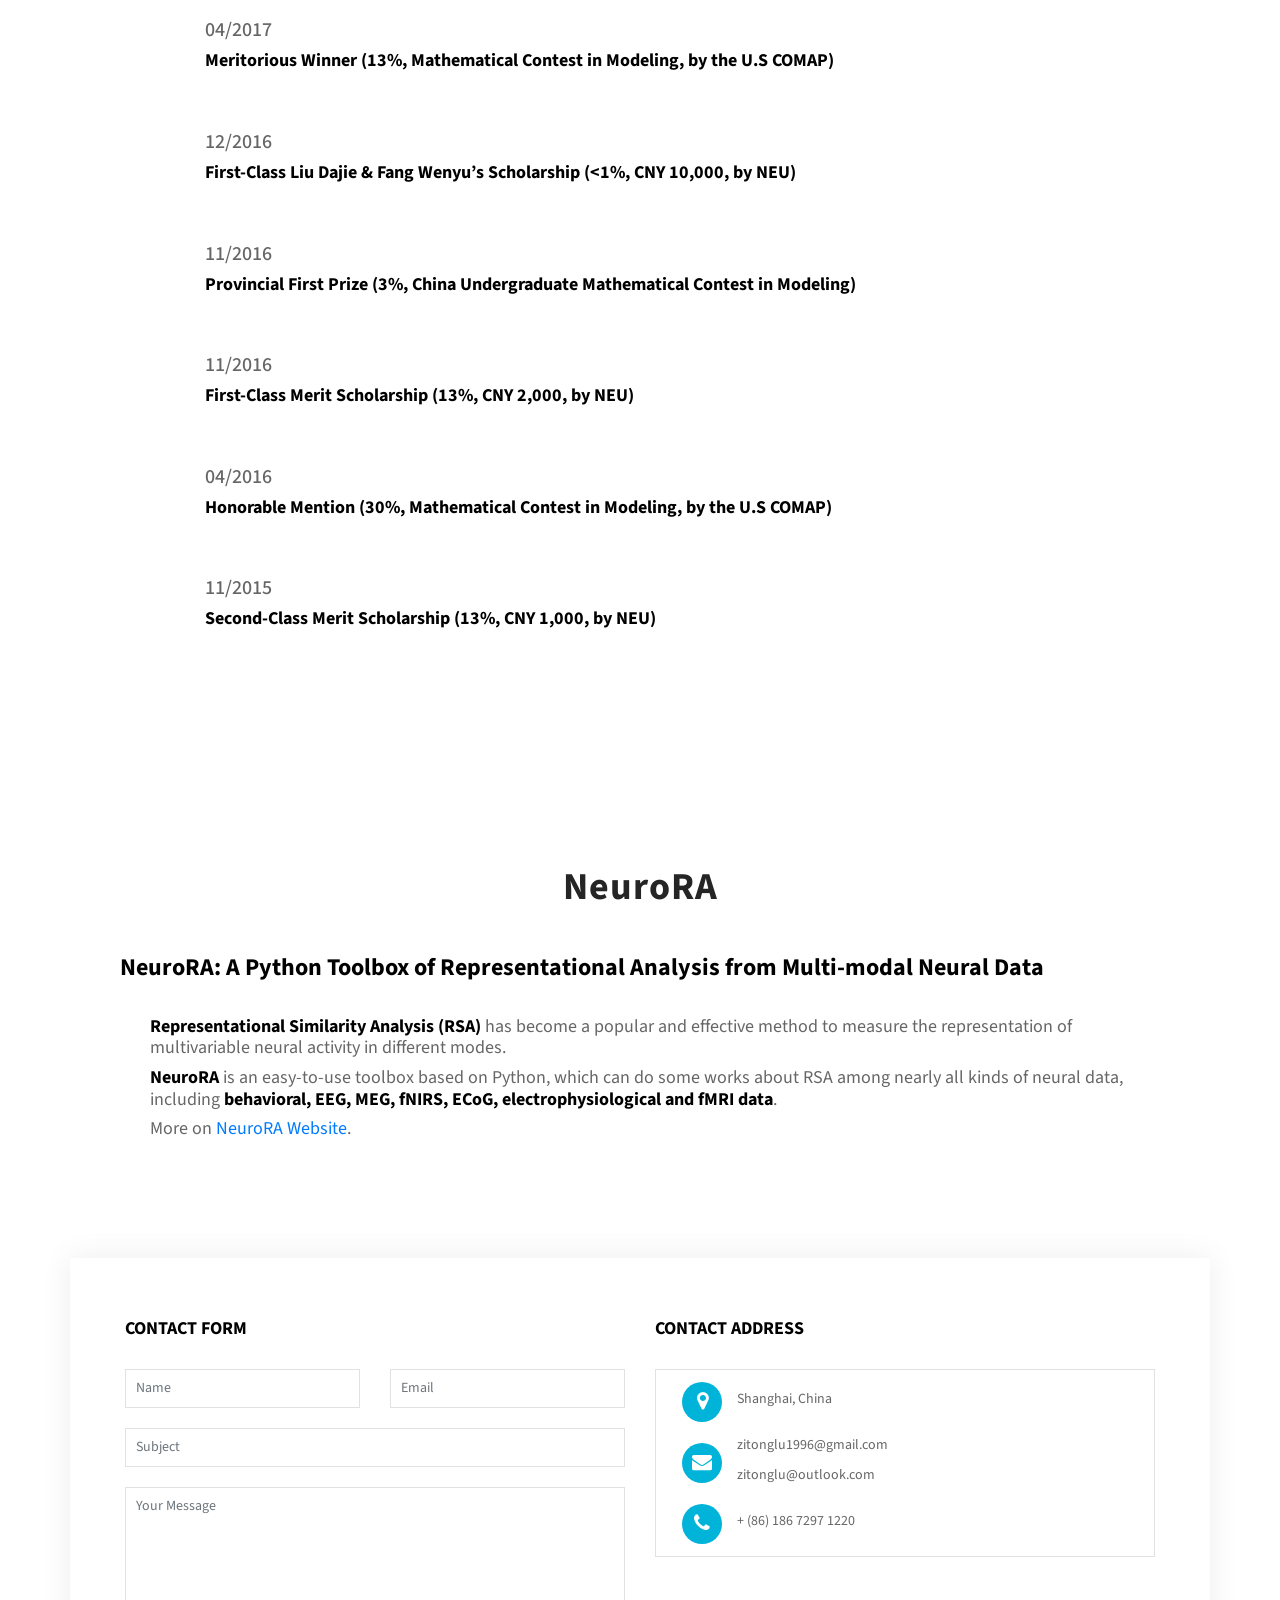
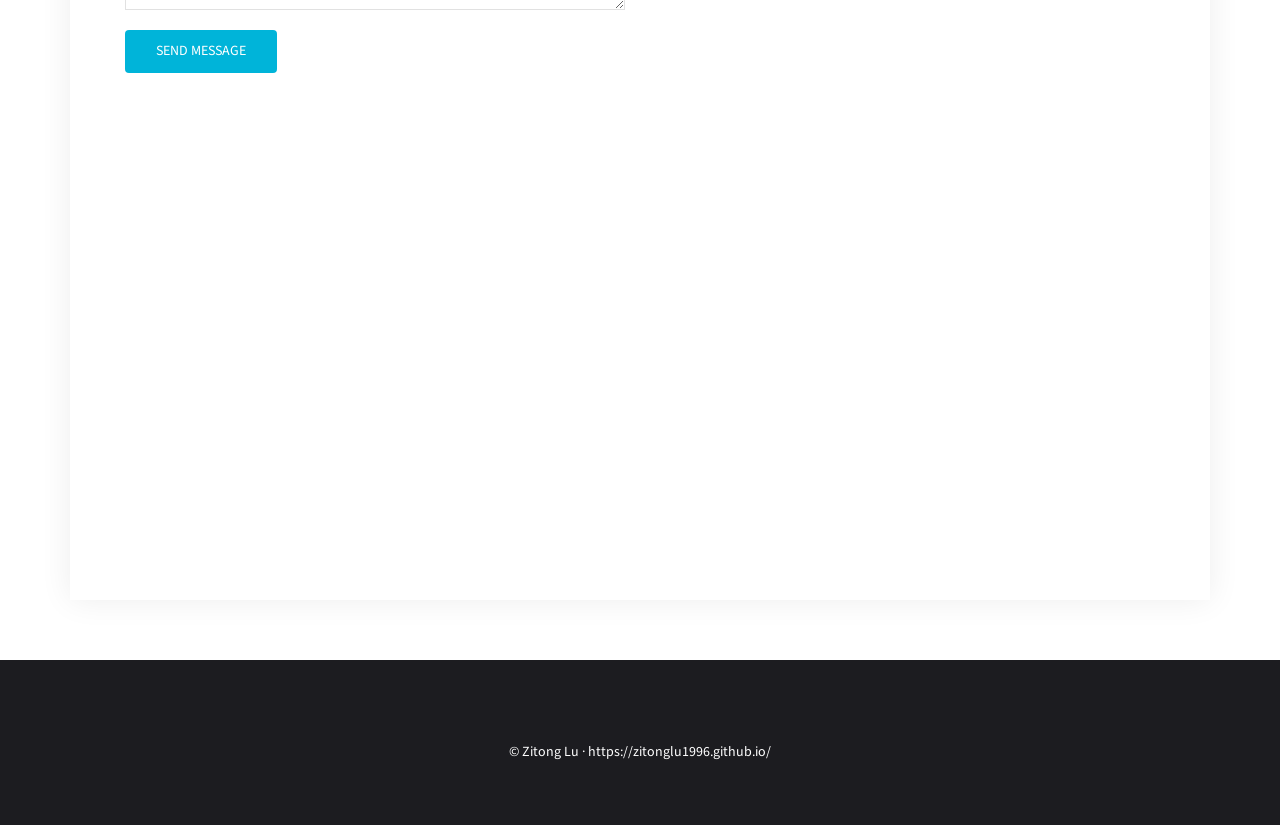
==== commit 070ff1b7: "Updated" ====
--- a/index.html
+++ b/index.html
@@ -330,11 +330,10 @@
       <!-- Container Starts -->
       <p class="container">
         <h2 class="section-title wow flipInX" data-wow-delay="0.4s">Publications</h2>
-        <h5 style="padding-left: 120px; padding-right: 120px; font-size: large; font-weight: 600;"><a style="color: black; font-weight: 600">Lu, Z.</a>, & Ku, Y. (under review). NeuroRA: A Python toolbox of representational analysis from multi-modal neural data. (bioRxiv version: <a href="https://doi.org/10.1101/2020.03.25.008086">https://doi.org/10.1101/2020.03.25.008086</a>)</h5>
+        <h5 style="padding-left: 120px; padding-right: 120px; font-size: large; font-weight: 600;"><a style="color: black; font-weight: 600">Lu, Z.</a>, & Ku, Y. (in press). NeuroRA: A Python toolbox of representational analysis from multi-modal neural data. <a style="color: black; font-weight: 600">Frontiers in Neuroinformatics.</a> <a href="https://doi.org/10.3389/fninf.2020.563669">https://doi.org/10.3389/fninf.2020.563669</a>)</h5>
+        <h5 style="padding-left: 120px; padding-right: 120px; font-size: large; font-weight: 600;"><a style="color: black; font-weight: 600">Lu, Z.</a>, Chen, H., Ku, Y. (submitted). Dynamic object-based encoding and automatically prioritized position encoding in visual working memory.</h5>
         <h5 style="padding-left: 120px; padding-right: 120px; font-size: large; font-weight: 600;">Sun, Y., <a style="color: black; font-weight: 600">Lu, Z.</a>, & Ku, Y. (in preparing). Reward and penalty expectations facilitate the precision of visual working memory through dissociable neural mechanisms.</h5>
         <h5 style="padding-left: 120px; padding-right: 120px; font-size: large; font-weight: 600;"><a style="color: black; font-weight: 600">Lu, Z.</a>, Ku, Y. (in preparing). Dynamic representation between deep convolutional neural network and EEG in a visual short-term memory task.</h5>
-        <h5 style="padding-left: 120px; padding-right: 120px; font-size: large; font-weight: 600;"><a style="color: black; font-weight: 600">Lu, Z.</a>, Chen, H., Ku, Y. (in preparing). Decoding unattended features in visual working memory.</h5>
-        <h5 style="padding-left: 120px; padding-right: 120px; font-size: large; font-weight: 600;"><a style="color: black; font-weight: 600">Lu, Z.</a> (in preparing). PyCTRSA: A Python package for cross-temporal representational similarity analysis-based E/MEG decoding.</h5>
   <br />
     </div>
       <!-- Container Ends -->
@@ -371,7 +370,7 @@
   <br />
 
         <h5 style="padding-left: 120px; padding-right: 120px; color: black">03/2019-03/2020</h5>
-        <h2 style="padding-left: 120px; padding-right: 120px; font-size: x-large; color: black">Representation of the unattended feature in Visual Short-Term Memory by EEG Decoding</h2>
+        <h2 style="padding-left: 120px; padding-right: 120px; font-size: x-large; color: black">Dynamic representation of features in Visual Short-Term Memory by EEG Decoding</h2>
         <h5 style="padding-left: 150px; padding-right: 120px">Collected and analyzed EEG data independently from a VSTM experiment with three different tasks.</h5></p>
         <h5 style="padding-left: 150px; padding-right: 120px">Applied Linear-SVM to conduct time-by-time and cross-temporal decoding for different visual features based on ERP and Alpha power to assess the representation of different features in VSTM.</h5></p>
         <h5 style="padding-left: 150px; padding-right: 120px">Decoded for unattended feature based on data from different phase to explore whether the coding of unattended features would weaken as the experiment went on.</h5></p>
@@ -391,6 +390,16 @@
 
         <h2 style="padding-left: 120px; padding-right: 120px; font-size: x-large; color: black">Joint Projects:</h2>
         <br />
+
+        <h5 style="padding-left: 120px; padding-right: 120px; color: black">11/2020–Present</h5>
+        <h2 style="padding-left: 120px; padding-right: 120px; font-size: x-large; color: black">The Influence of Facial Expression on Visual Working Memory</h2>
+        <h5 style="padding-left: 150px; padding-right: 120px">Participating in analyzing fMRI data and applying MVPA method to explore the differences in facial working memory under different load conditions (load 1 or load 2).</h5></p>
+  <br />
+
+        <h5 style="padding-left: 120px; padding-right: 120px; color: black">10/2020–Present</h5>
+        <h2 style="padding-left: 120px; padding-right: 120px; font-size: x-large; color: black">Working Memory Mechanism of Methamphetamine Addicts</h2>
+        <h5 style="padding-left: 150px; padding-right: 120px">Participating in analyzing EEG data and comparing the neural activities under different conditions.</h5></p>
+  <br />
 
         <h5 style="padding-left: 120px; padding-right: 120px; color: black">09/2018–Present</h5>
         <h2 style="padding-left: 120px; padding-right: 120px; font-size: x-large; color: black">Differences in Working Memory Mechanism between Normal and Mild Cognitive Impairment</h2>
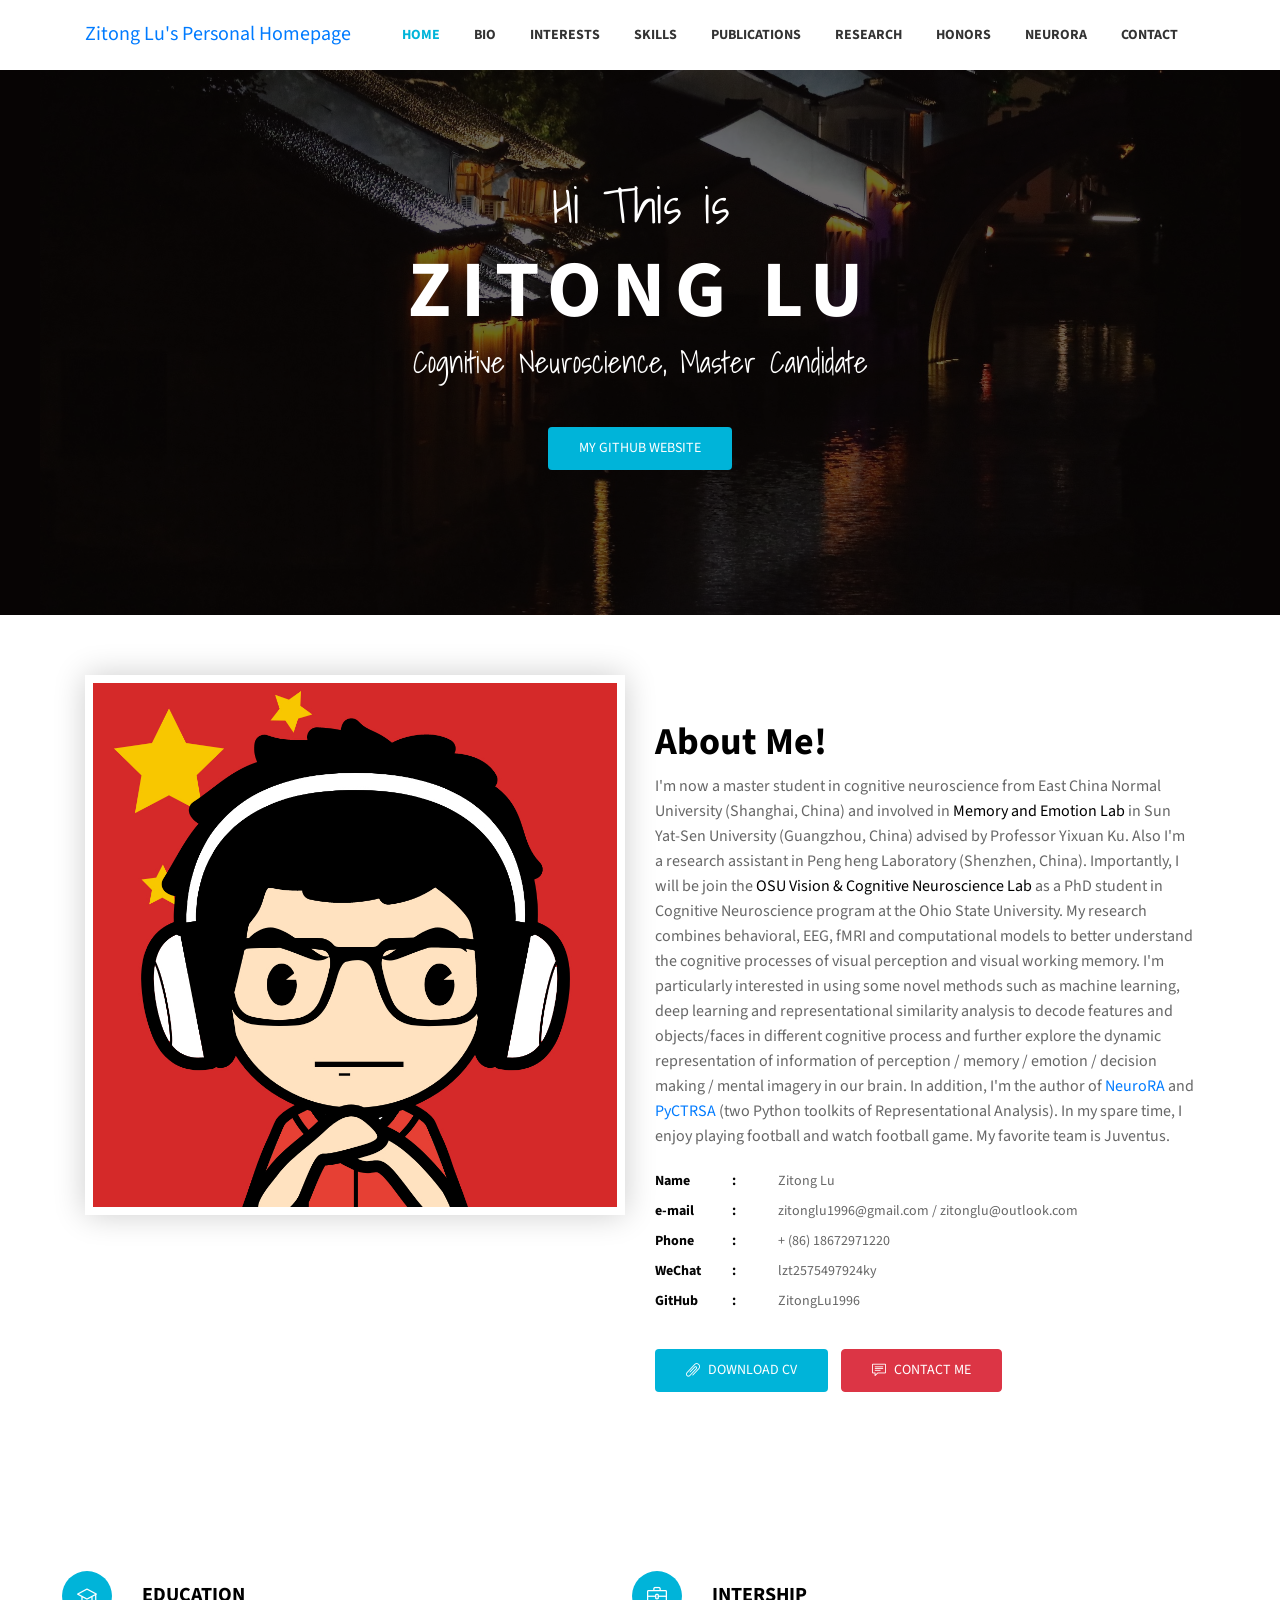
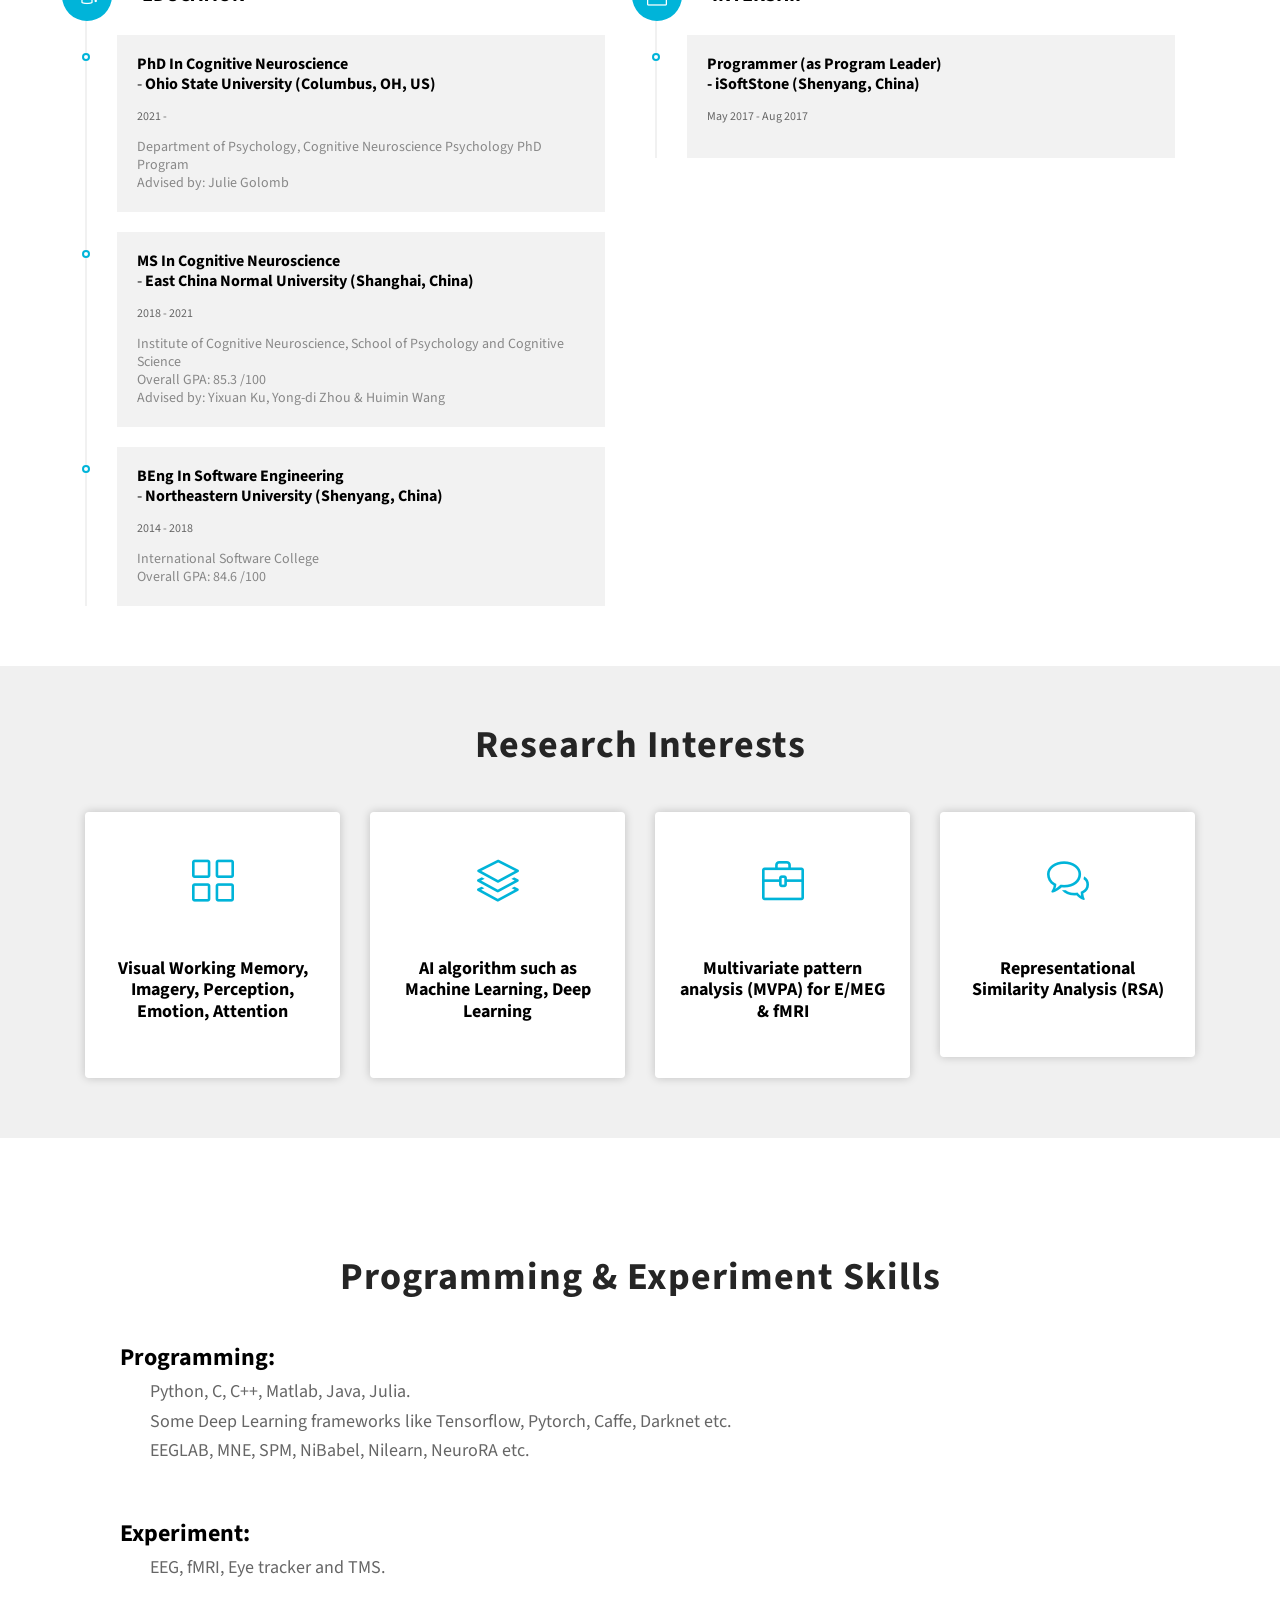
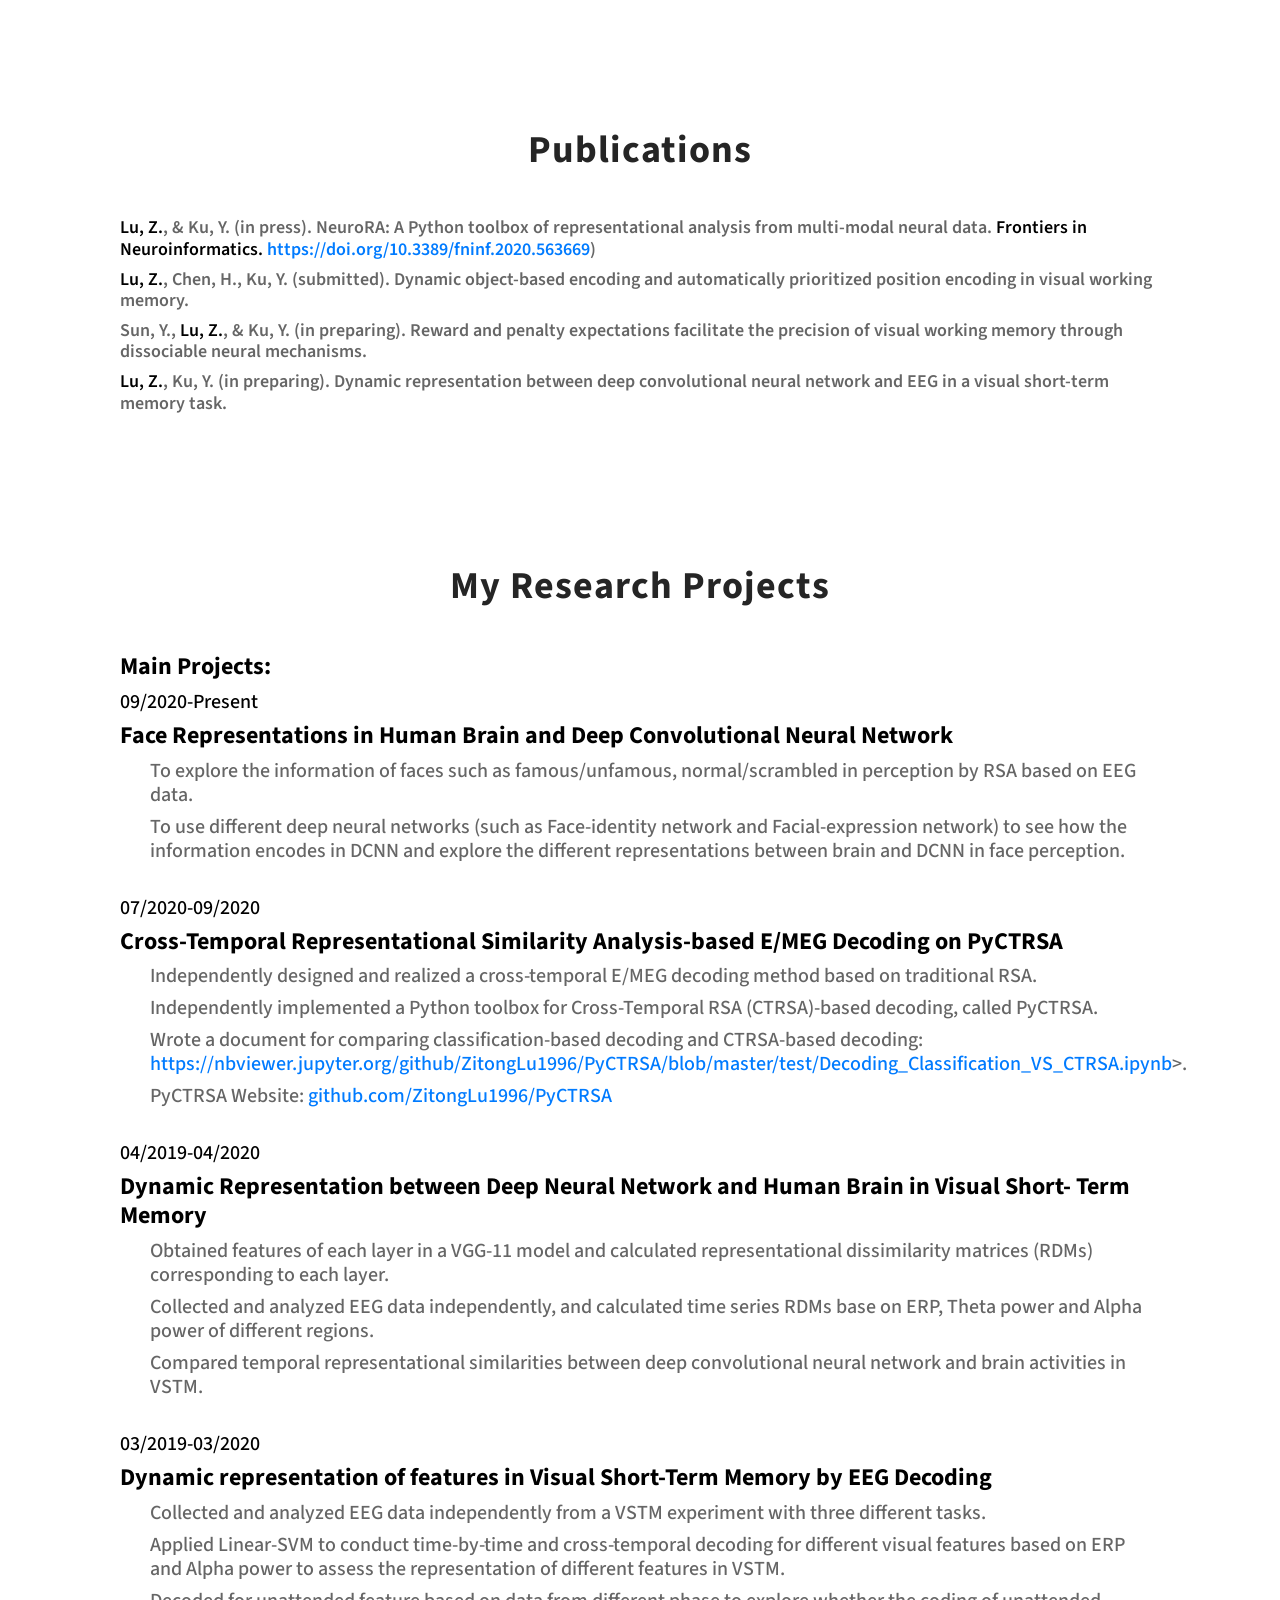
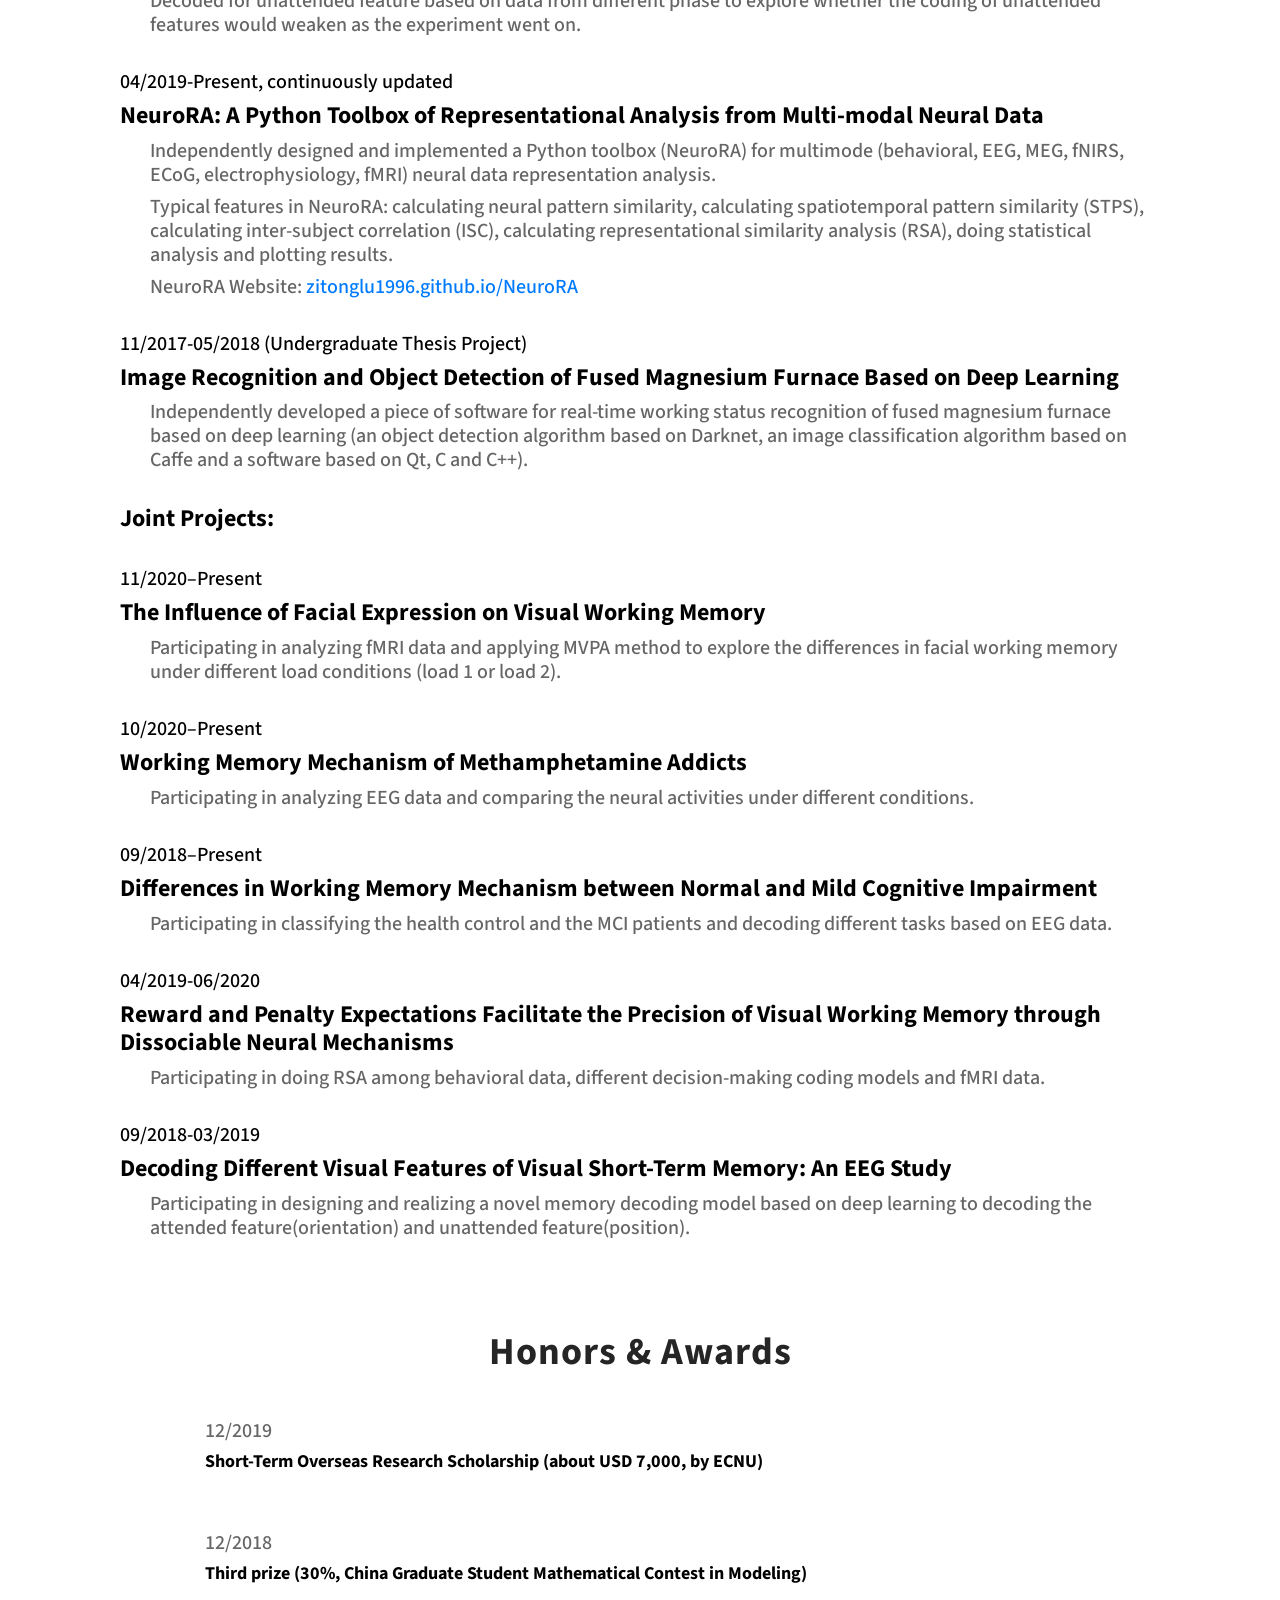
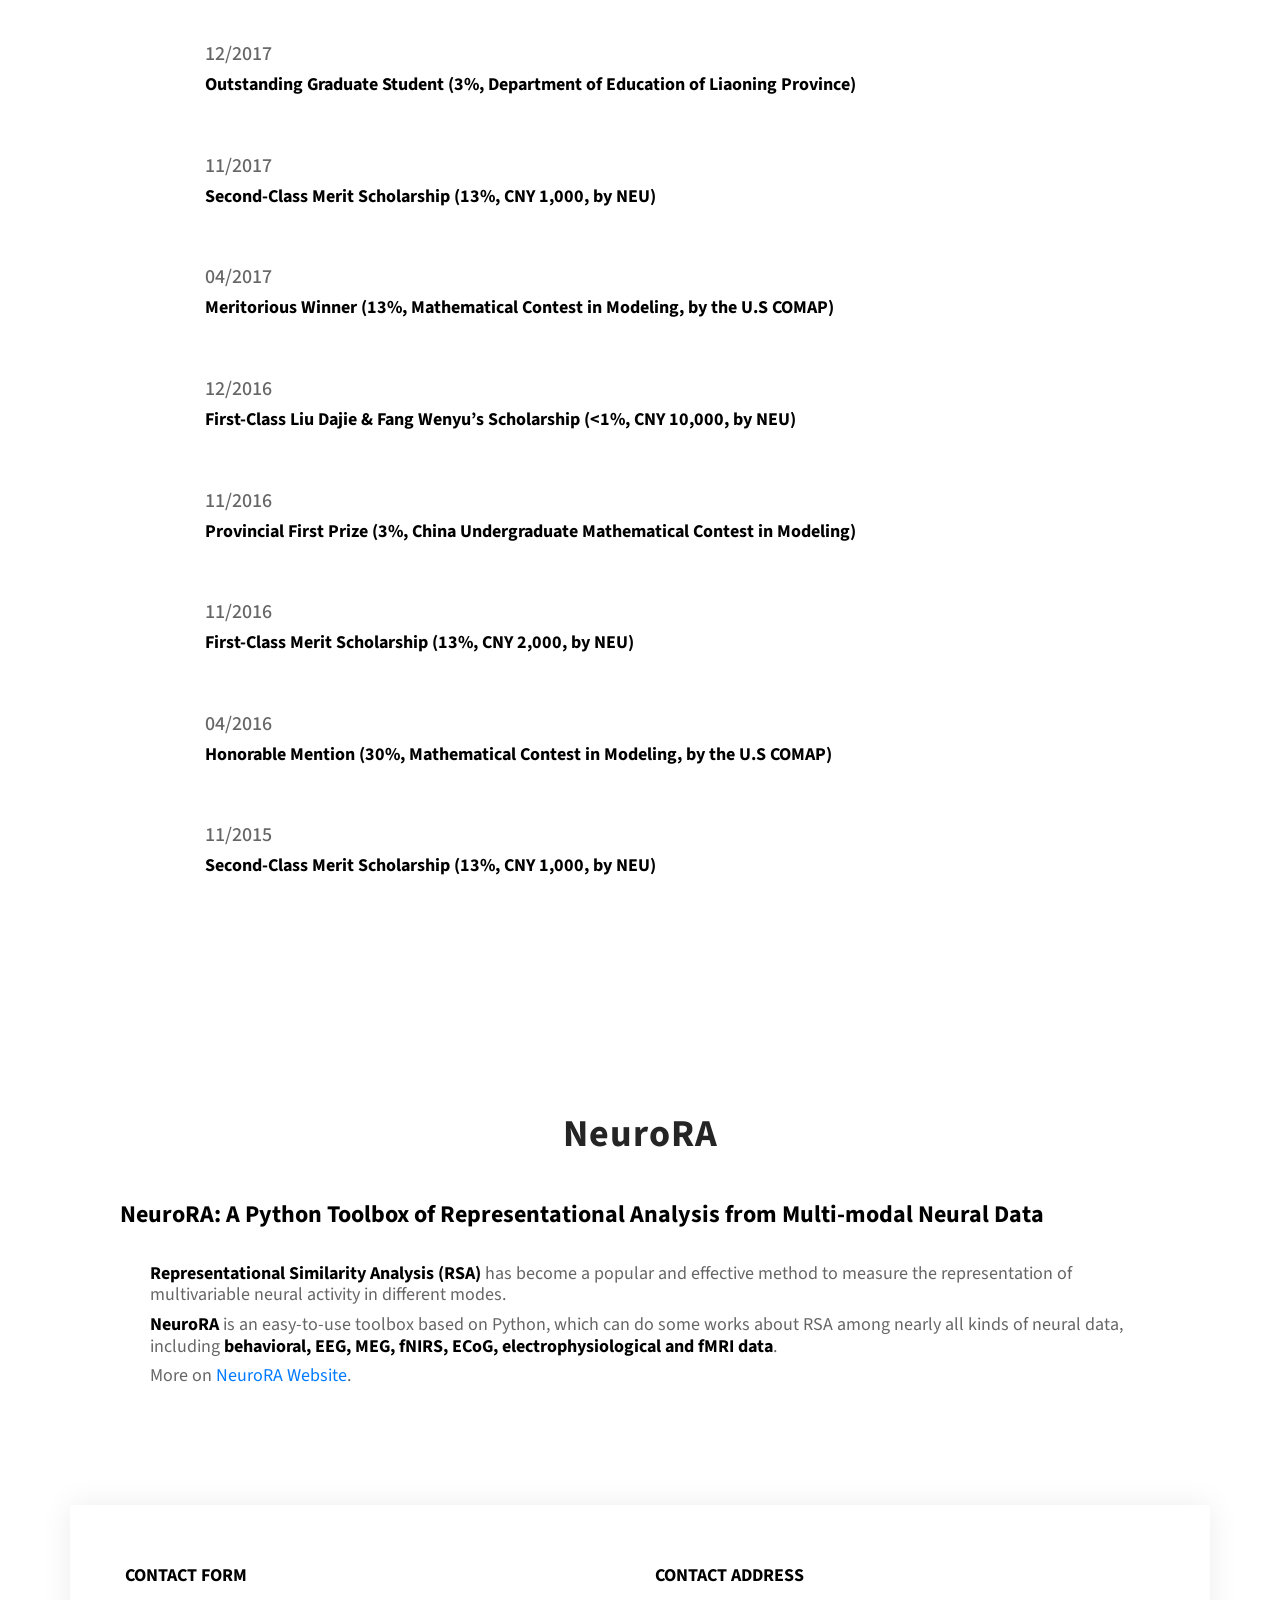
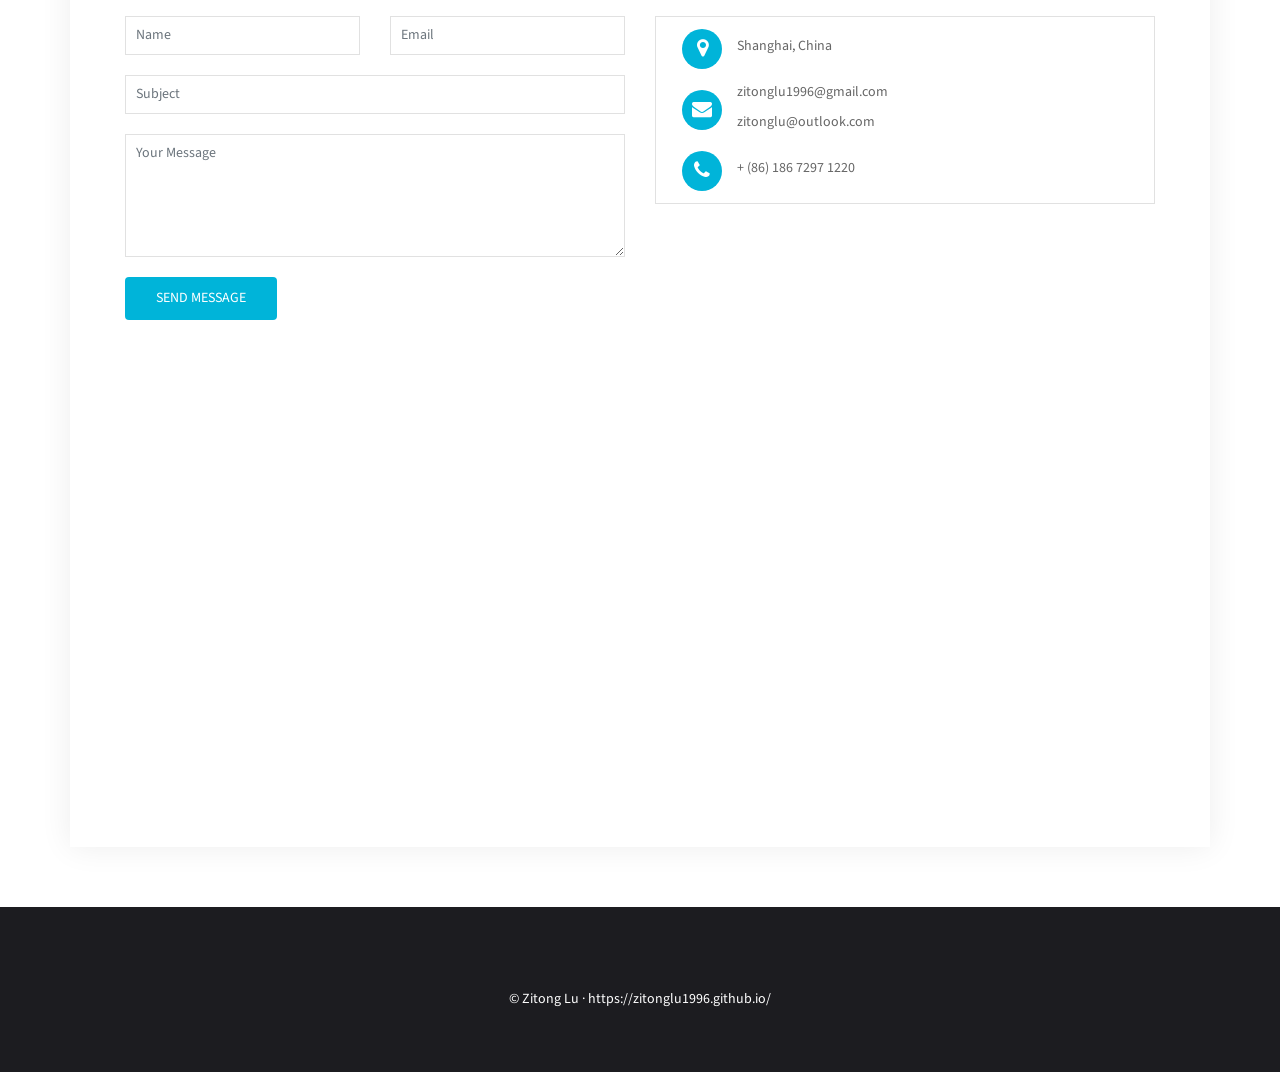
==== commit 3295106e: "2021 Mar 31st" ====
--- a/index.html
+++ b/index.html
@@ -167,7 +167,7 @@
           <div class="col-lg-6 col-md-6 col-sm-12 col-xs-12">
             <div class="profile-wrapper wow fadeInRight" data-wow-delay="0.3s">
               <h3 style="color: black">About Me!</h3>
-              <p style="font-size: medium">I'm now a master student in cognitive neuroscience from East China Normal University (Shanghai, China) and involved in Memory and Emotion Lab in Sun Yat-Sen University (Guangzhou, China) advised by Professor Yixuan Ku. Also I'm a research assistant in Peng heng Laboratory (Shenzhen, China). My research combines behavioral, EEG, fMRI and computational models to better understand the cognitive processes of visual perception and visual working memory. I'm particularly interested in using some novel methods such as machine learning, deep learning and representational similarity analysis to decode features and objects/faces in different cognitive process and further explore the dynamic representation of information of perception / memory / emotion / decision making / mental imagery in our brain. In addition, I'm the author of <a href="https://zitonglu1996.github.io/NeuroRA/">NeuroRA</a> and <a href="https://github.com/ZitongLu1996/PyCTRSA">PyCTRSA</a> (two Python toolkits of Representational Analysis). In my spare time, I enjoy playing football and watch football game. My favorite team is Juventus.</p>
+              <p style="font-size: medium">I'm now a master student in cognitive neuroscience from East China Normal University (Shanghai, China) and involved in <a href="https://sysumelab.com" style="color: black">Memory and Emotion Lab</a> in Sun Yat-Sen University (Guangzhou, China) advised by Professor Yixuan Ku. Also I'm a research assistant in Peng heng Laboratory (Shenzhen, China). Importantly, I will be join the <a href="https://u.osu.edu/golomblab/" style="color: black">OSU Vision & Cognitive Neuroscience Lab</a> as a PhD student in Cognitive Neuroscience program at the Ohio State University. My research combines behavioral, EEG, fMRI and computational models to better understand the cognitive processes of visual perception and visual working memory. I'm particularly interested in using some novel methods such as machine learning, deep learning and representational similarity analysis to decode features and objects/faces in different cognitive process and further explore the dynamic representation of information of perception / memory / emotion / decision making / mental imagery in our brain. In addition, I'm the author of <a href="https://zitonglu1996.github.io/NeuroRA/">NeuroRA</a> and <a href="https://github.com/ZitongLu1996/PyCTRSA">PyCTRSA</a> (two Python toolkits of Representational Analysis). In my spare time, I enjoy playing football and watch football game. My favorite team is Juventus.</p>
               <div class="about-profile">
                 <ul class="admin-profile">
                   <li><span class="pro-title"> Name </span> <span class="pro-detail">Zitong Lu</span></li>
@@ -199,9 +199,18 @@
                 </li>
                 <li>
                   <div class="content-text">
+                    <h3 class="line-title" style="color: black; line-height: 18px">PhD In Cognitive Neuroscience</h3>
+                    <h3 class="line-title">- <a href="https://www.osu.edu" style="color: black">Ohio State University (Columbus, OH, US)</a></h3>
+                    <span>2021 - </span>
+                    <p class="line-text">Department of Psychology, Cognitive Neuroscience Psychology PhD Program</p>
+                    <p class="line-text">Advised by: Julie Golomb</a> </p>
+                  </div>
+                </li>
+                <li>
+                  <div class="content-text">
                     <h3 class="line-title" style="color: black; line-height: 18px">MS In Cognitive Neuroscience</h3>
                     <h3 class="line-title">- <a href="https://www.ecnu.edu.cn" style="color: black">East China Normal University (Shanghai, China)</a></h3>
-                    <span>2018 - Present</span>
+                    <span>2018 - 2021</span>
                     <p class="line-text">Institute of Cognitive Neuroscience, School of Psychology and Cognitive Science</p>
                     <p class="line-text">Overall GPA: 85.3 /100</p>
                     <p class="line-text">Advised by: Yixuan Ku, Yong-di Zhou & Huimin Wang</a> </p>
